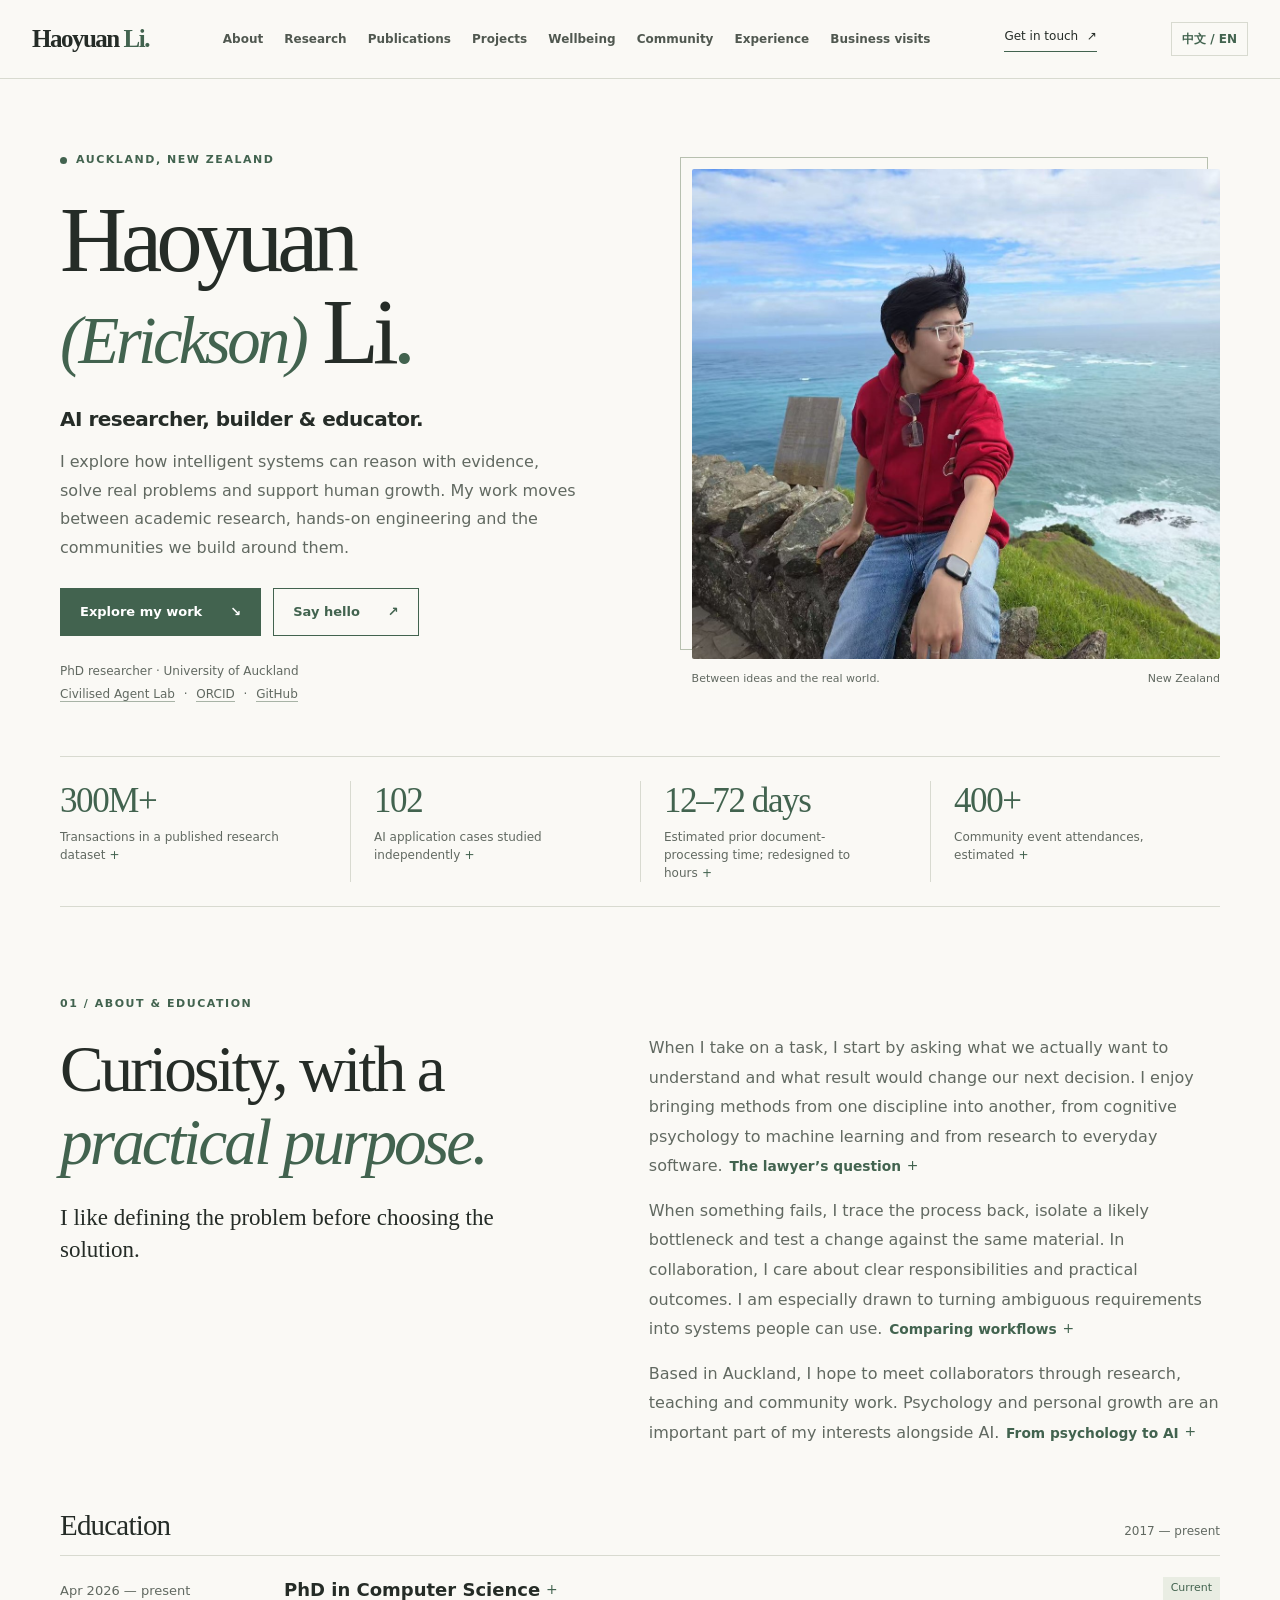
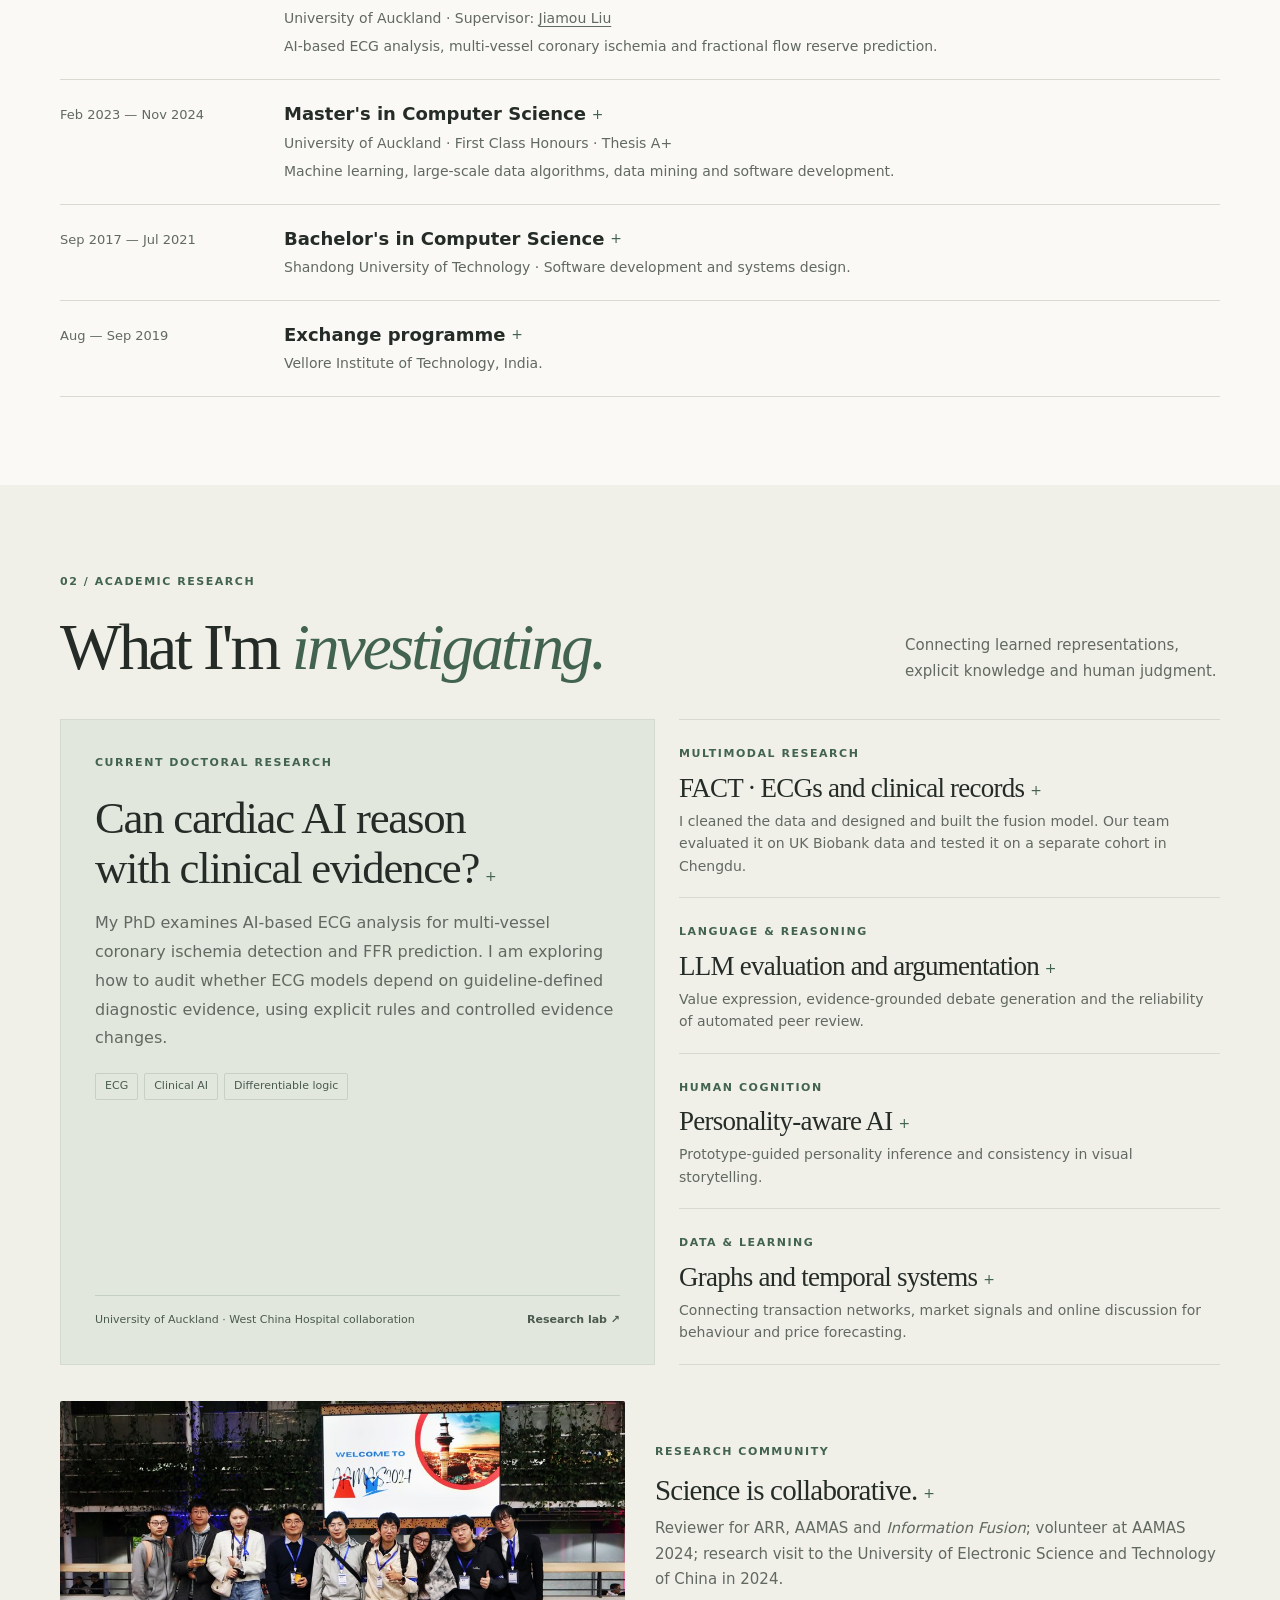
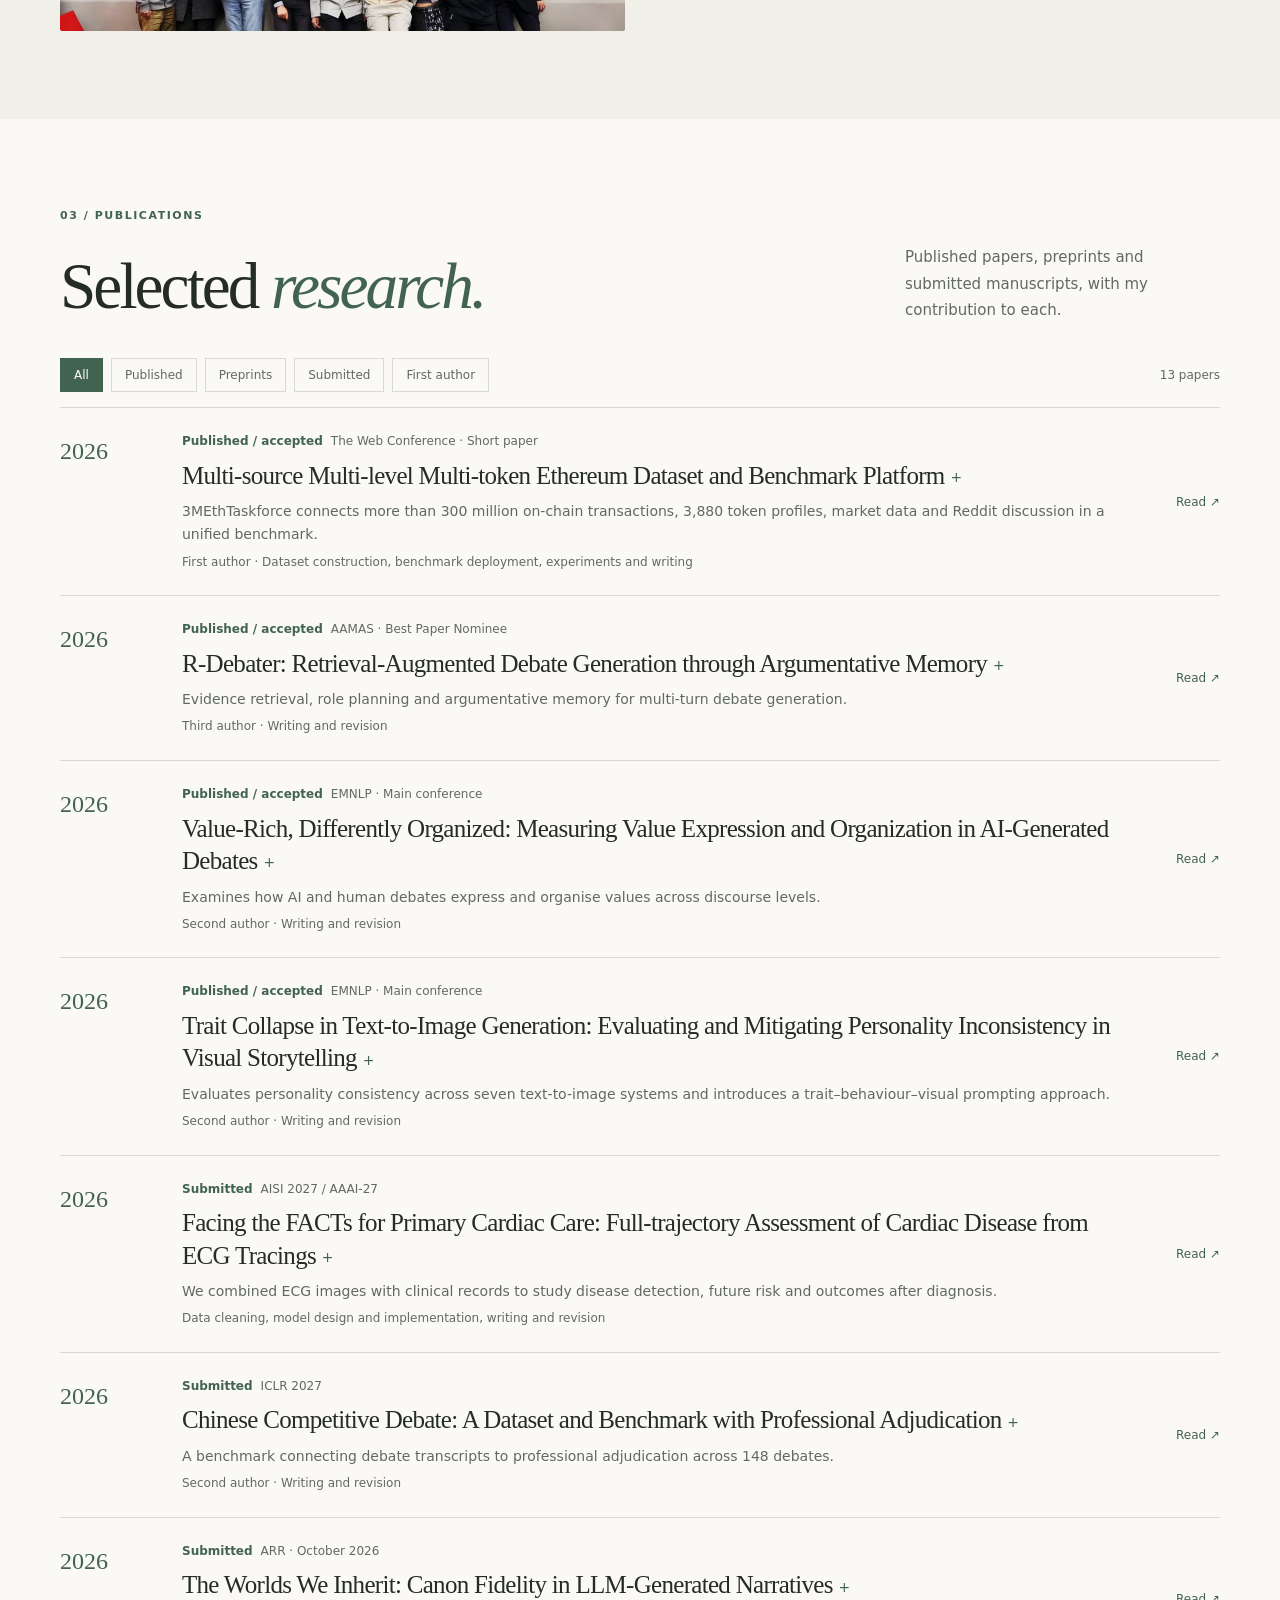
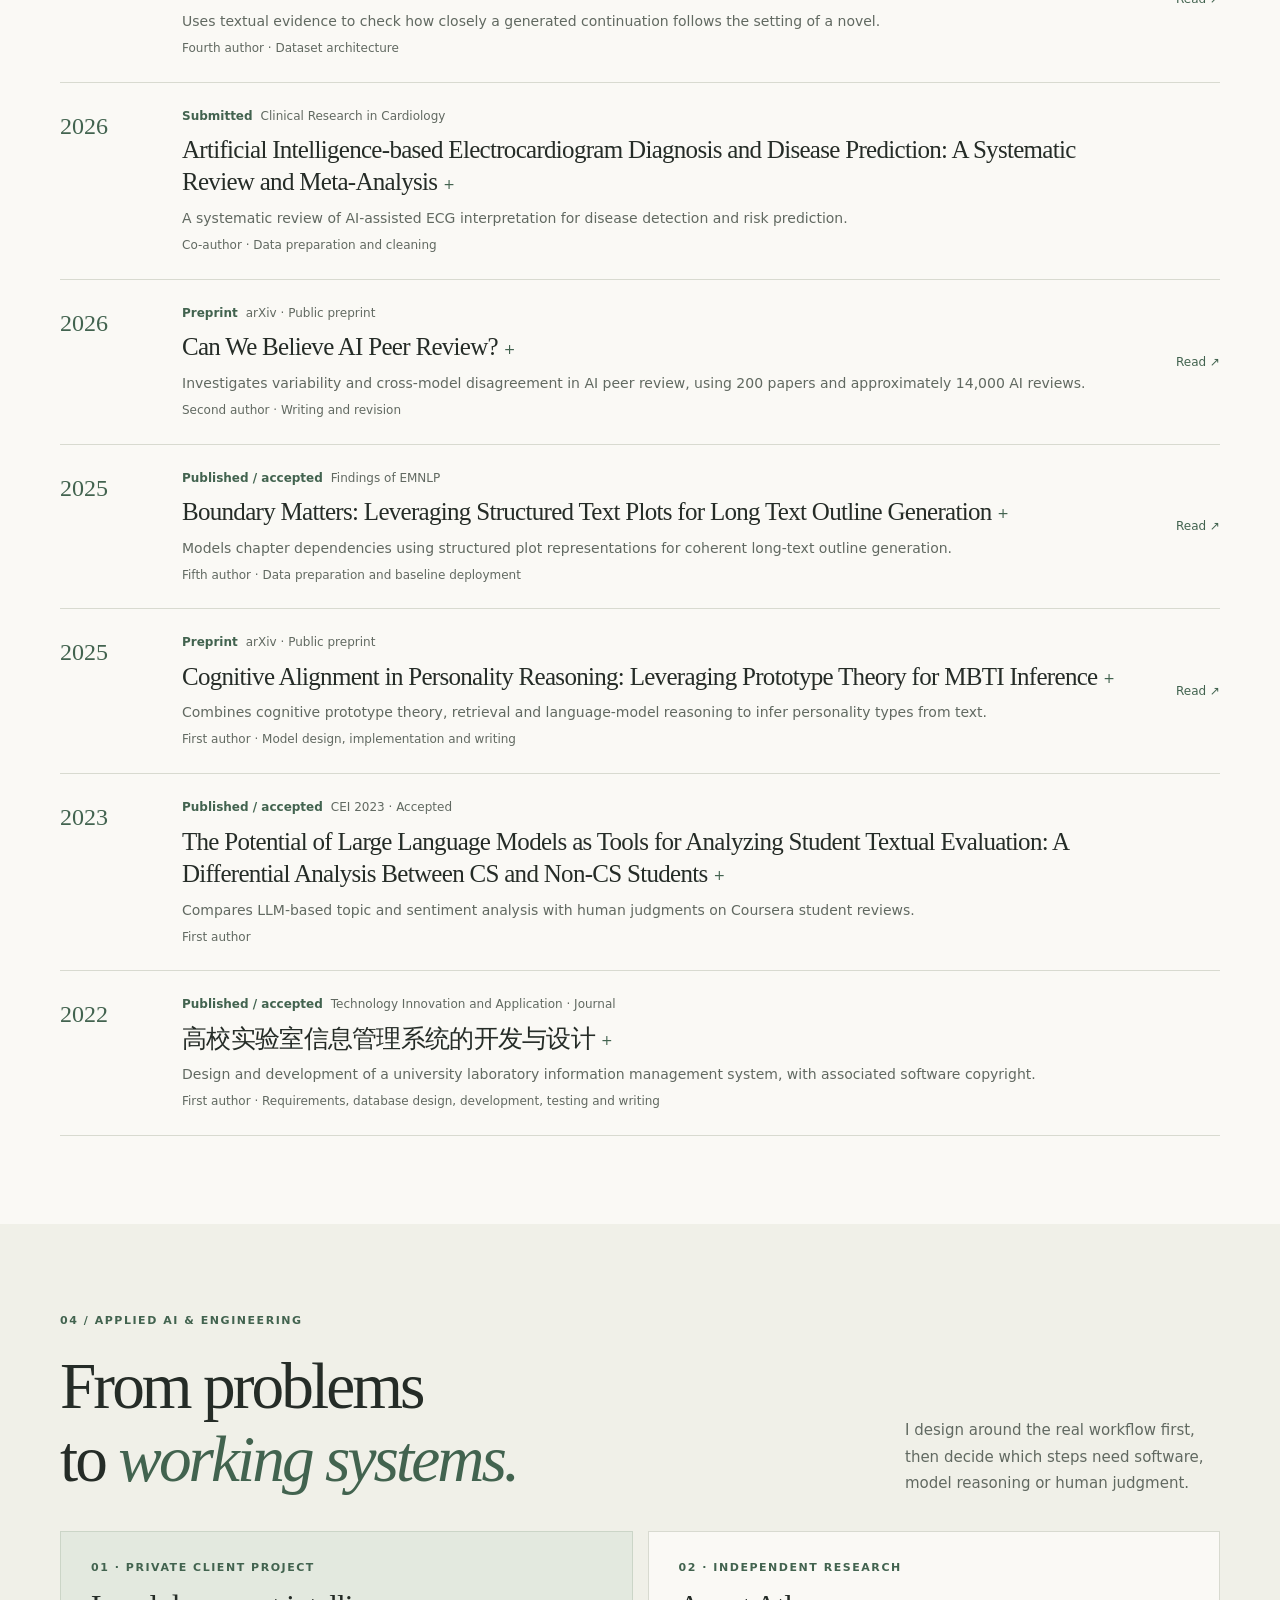
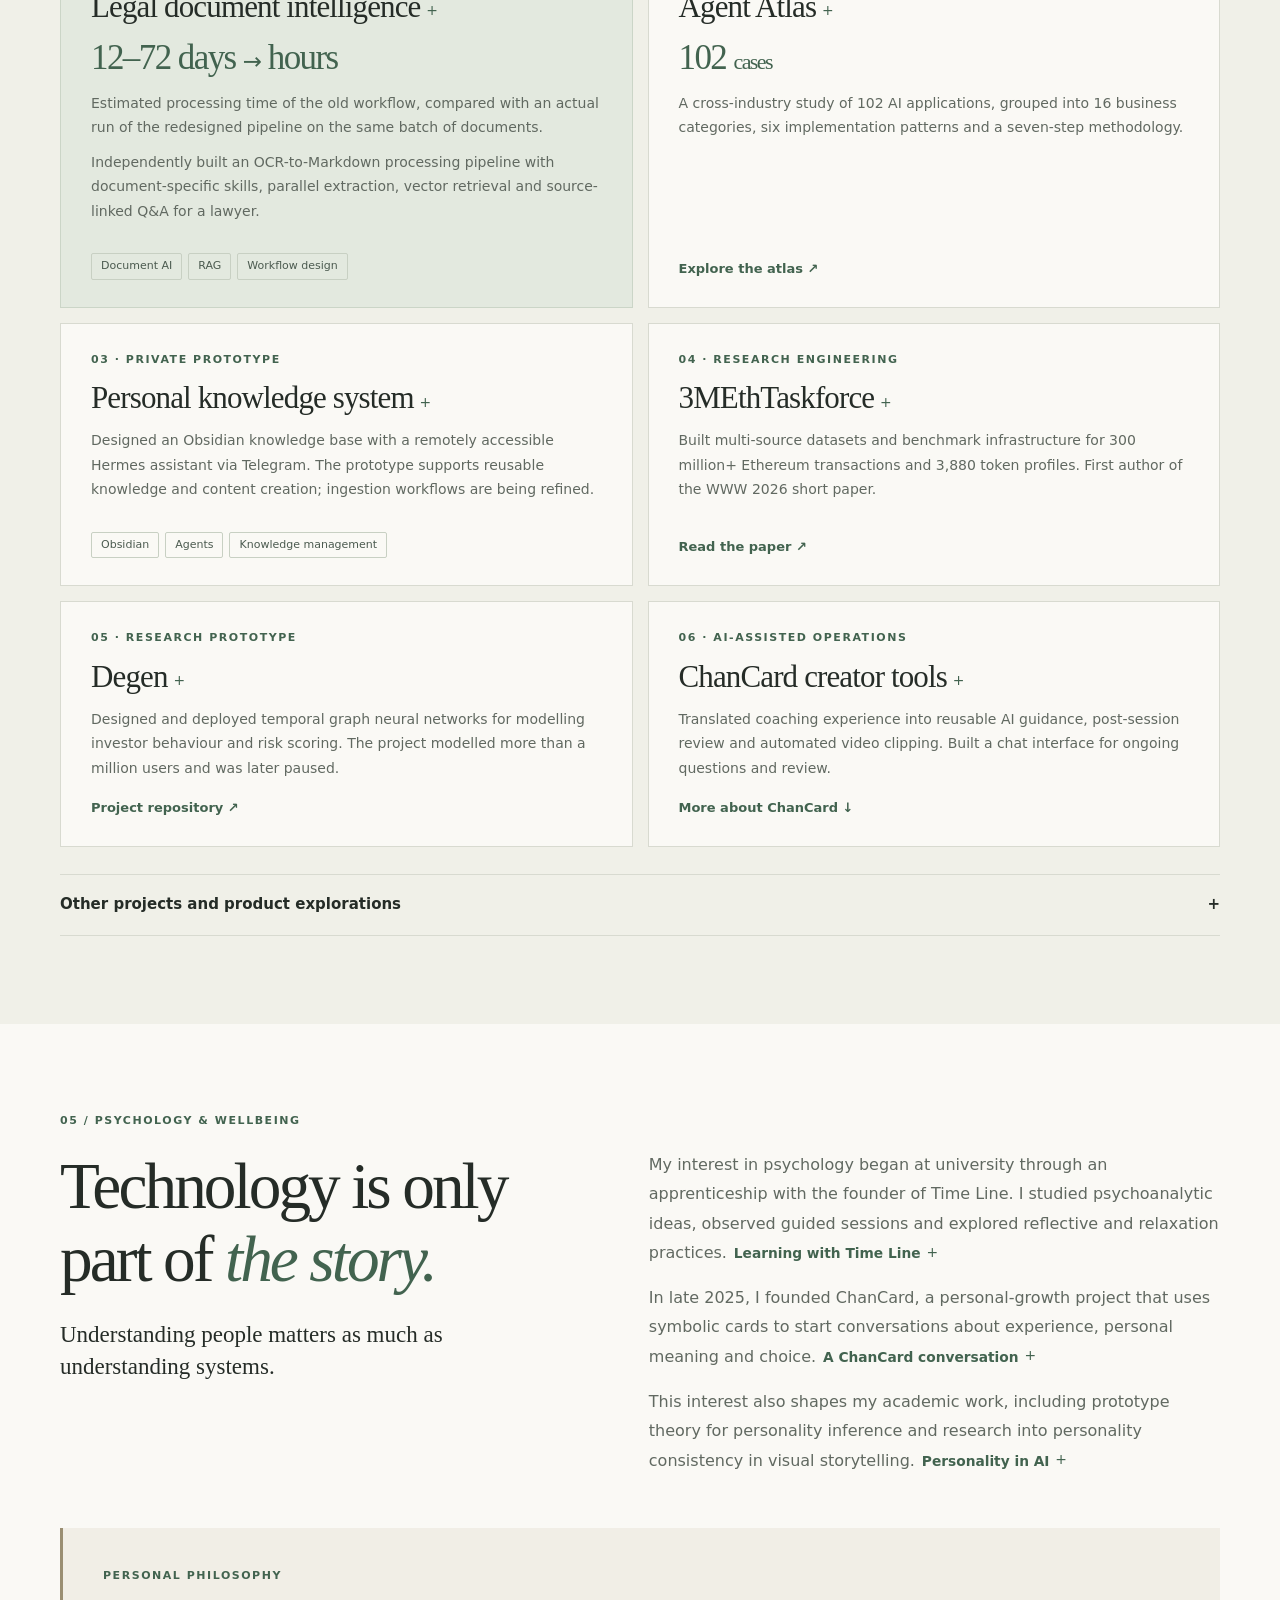
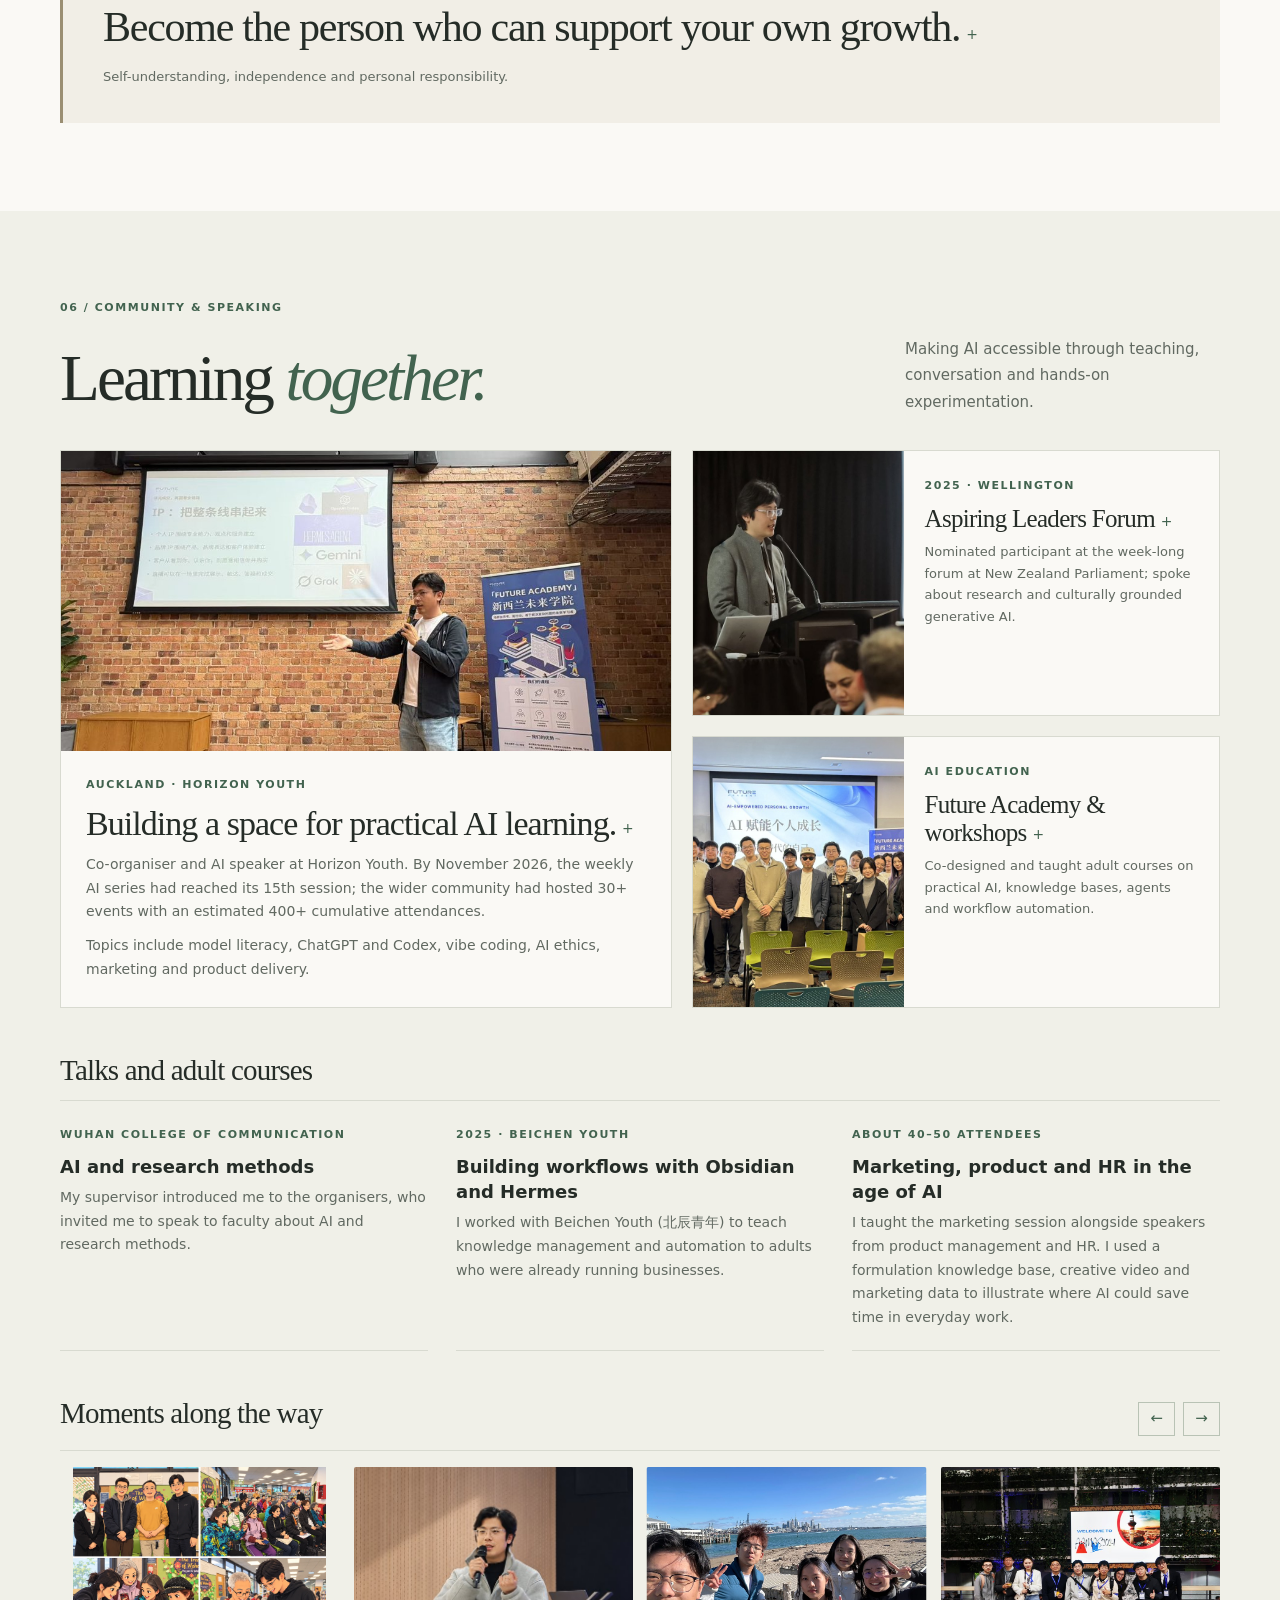
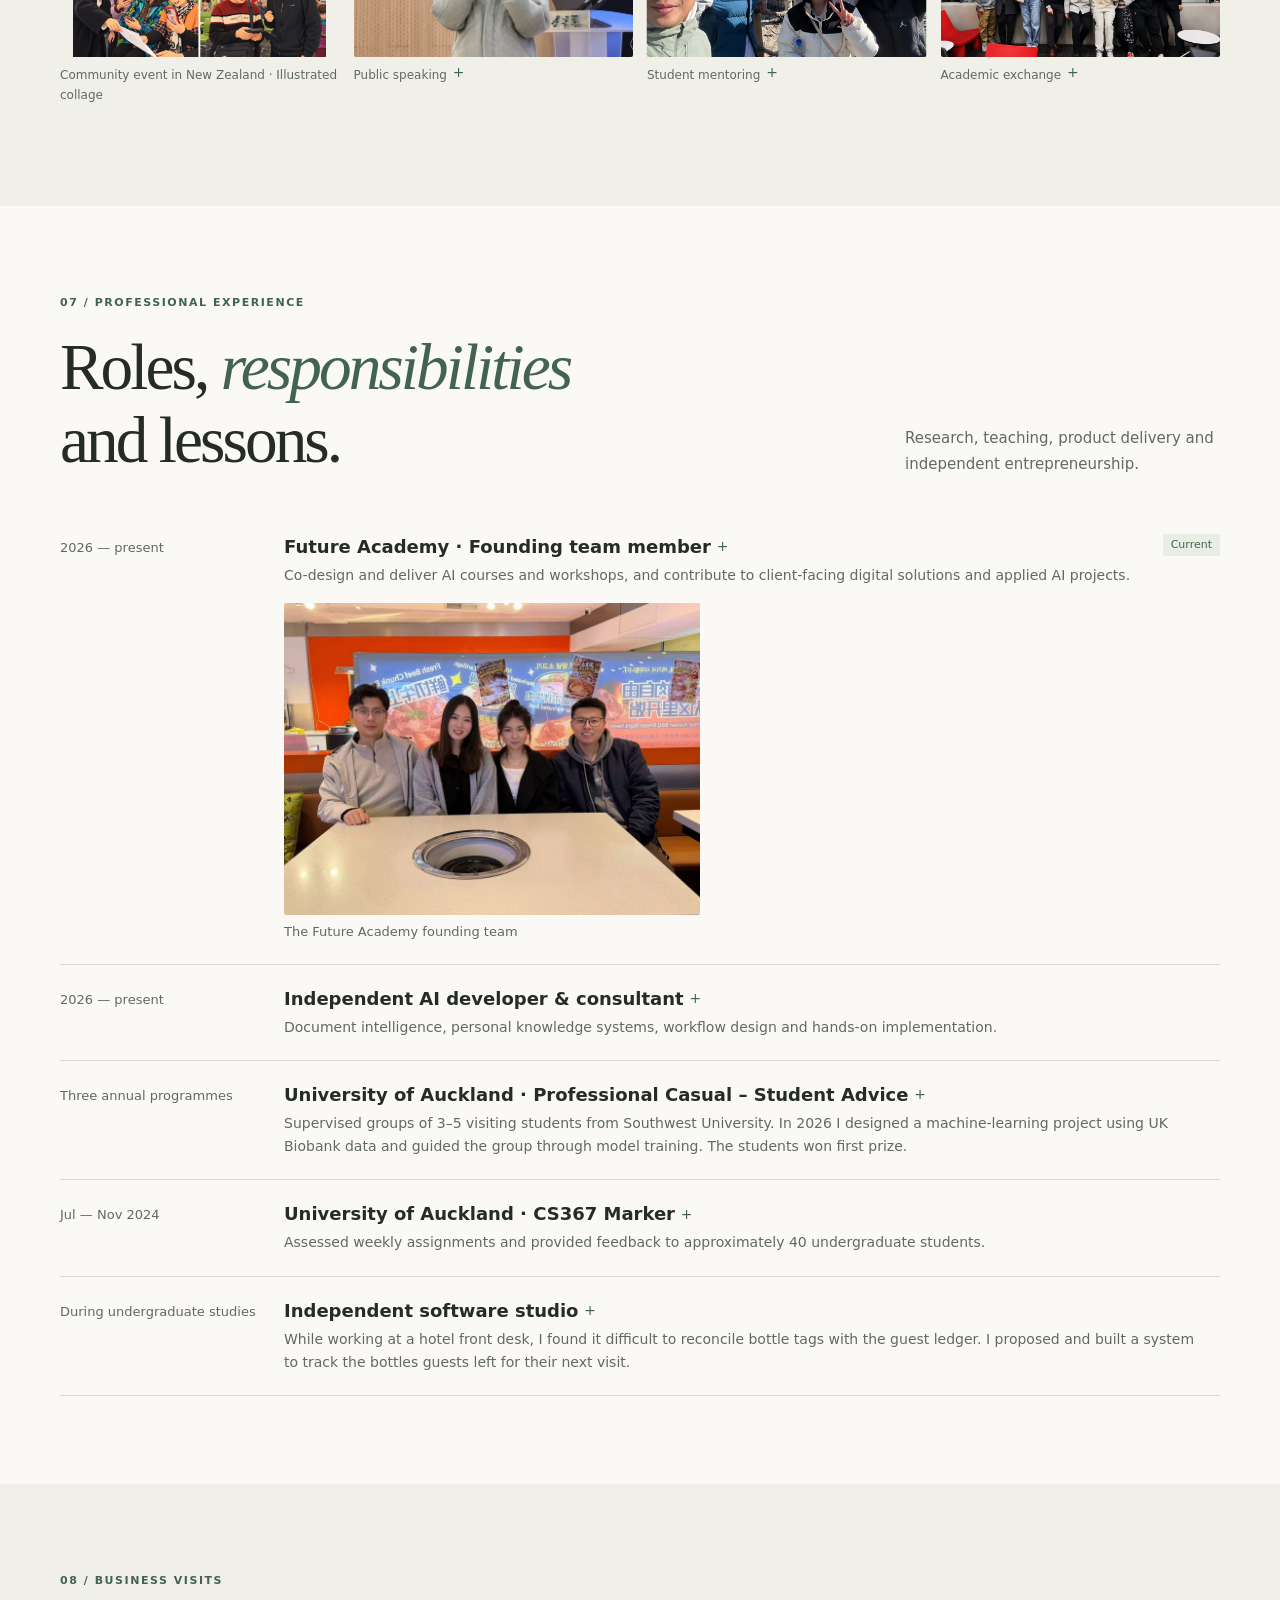
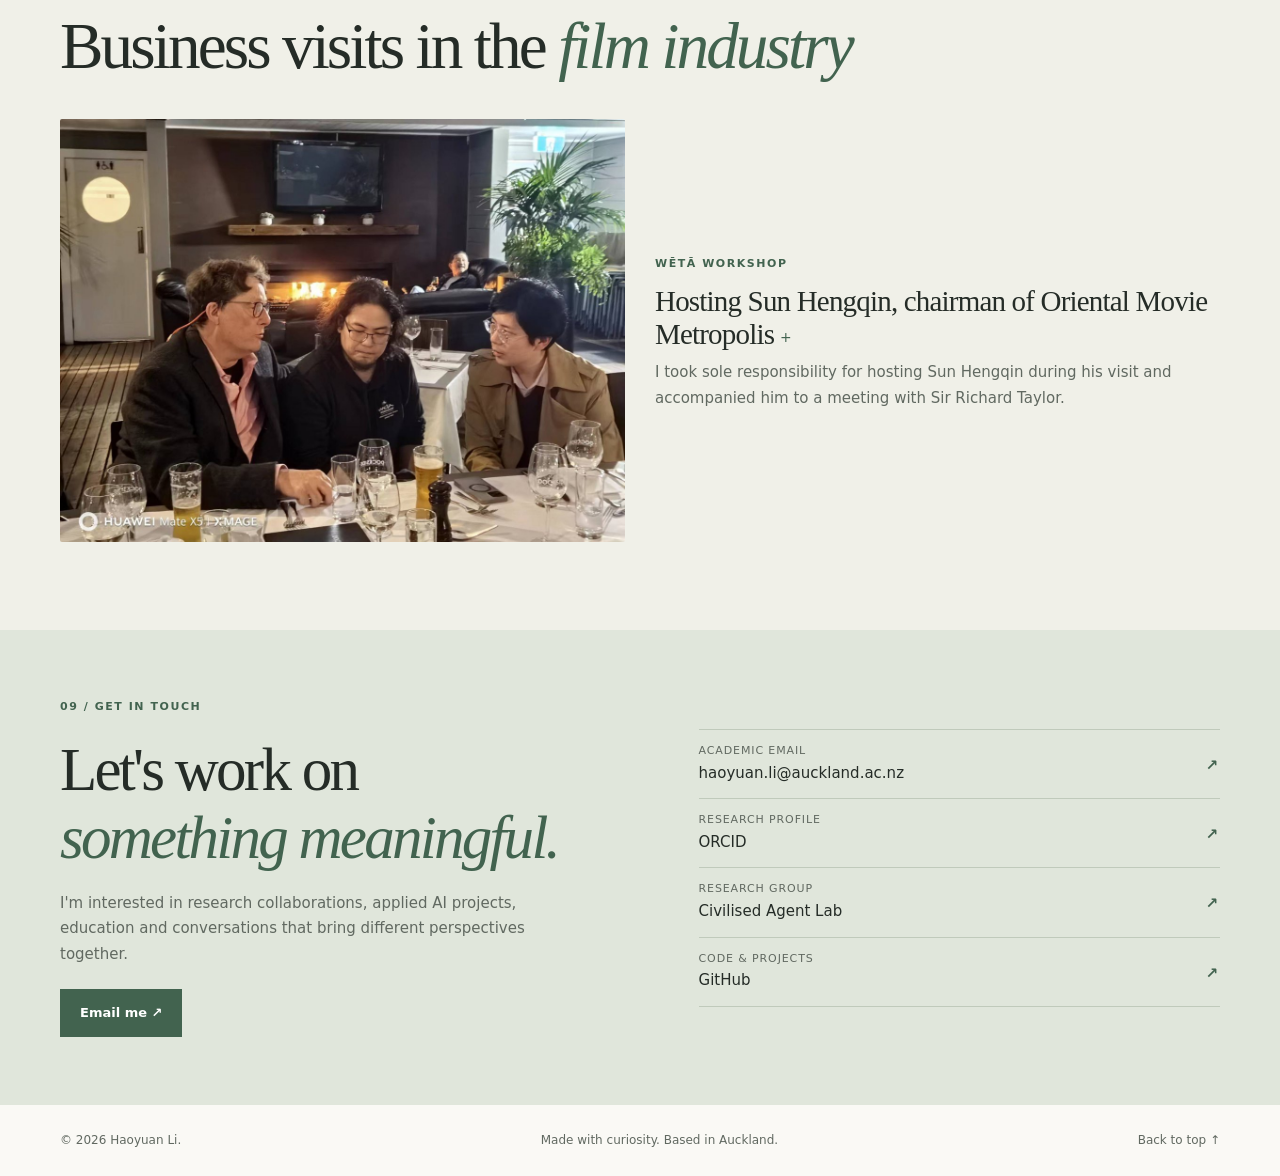
==== index.html @ 546ec8d4 "Add founding team and New Zealand community images" ====
<!DOCTYPE html>
<html lang="en">
<head>
<meta charset="utf-8"><meta content="width=device-width,initial-scale=1" name="viewport"><meta content="#f8f7f2" name="theme-color"><meta content="Haoyuan (Erickson) Li — AI researcher, builder and educator based in Auckland, New Zealand." name="description"><title>Haoyuan Li — Research, practice &amp; people</title><link href="styles.css" rel="stylesheet">
</head>
<body>
<a class="skip" href="#main">Skip to content</a>
<header class="site-header"><div class="nav-wrap"><a class="brand" href="#home">Haoyuan<span> Li.</span></a><button aria-controls="navLinks" aria-expanded="false" class="mobile-menu" id="menuToggle">Menu <span>☰</span></button><nav aria-label="Main navigation" id="navLinks"><a href="#about">About</a><a href="#research">Research</a><a href="#publications">Publications</a><a href="#projects">Projects</a><a href="#wellbeing">Wellbeing</a><a href="#community">Community</a><a href="#experience">Experience</a><a href="#business-visits">Business visits</a></nav><a class="nav-contact" href="#contact">Get in touch <span>↗</span></a><a aria-label="切换中文" class="language-switch" href="zh.html">中文 / EN</a></div></header>
<main id="main">
<section class="wrap hero" id="home"><div class="hero-copy"><p class="eyebrow"><span class="small-dot"></span> Auckland, New Zealand</p><h1>Haoyuan<br><em>(Erickson)</em> Li<span class="period">.</span></h1><p class="hero-role">AI researcher, builder &amp; educator.</p><p class="hero-intro">I explore how intelligent systems can reason with evidence, solve real problems and support human growth. My work moves between academic research, hands-on engineering and the communities we build around them.</p><div class="hero-actions"><a class="button solid" href="#research">Explore my work <span>↘</span></a><a class="button outline" href="#contact">Say hello <span>↗</span></a></div><p class="affiliation">PhD researcher · University of Auckland<br><a href="https://www.liuailab.org/" rel="noopener noreferrer" target="_blank">Civilised Agent Lab</a> <span>·</span> <a href="https://orcid.org/0009-0001-9783-4073" rel="noopener noreferrer" target="_blank">ORCID</a> <span>·</span> <a href="https://github.com/nine-mink" rel="noopener noreferrer" target="_blank">GitHub</a></p></div><figure class="hero-photo"><img alt="Haoyuan seated by the ocean" src="assets/portrait.jpg"><figcaption><span>Between ideas and the real world.</span><span>New Zealand</span></figcaption></figure></section>
<div class="wrap"><div class="stats-strip"><div data-detail-card="eth"><strong><button type="button" class="detail-trigger" data-detail="eth" aria-haspopup="dialog" aria-controls="entry-dialog" aria-label="Read details — 300M+ Transactions in a published research dataset">300M+</button></strong><span class="stat-caption">Transactions in a published research dataset<span class="detail-plus" aria-hidden="true">+</span></span></div><div data-detail-card="atlas"><strong><button type="button" class="detail-trigger" data-detail="atlas" aria-haspopup="dialog" aria-controls="entry-dialog" aria-label="Read details — 102 AI application cases studied independently">102</button></strong><span class="stat-caption">AI application cases studied independently<span class="detail-plus" aria-hidden="true">+</span></span></div><div data-detail-card="legal"><strong><button type="button" class="detail-trigger" data-detail="legal" aria-haspopup="dialog" aria-controls="entry-dialog" aria-label="Read details — 12–72 days Estimated prior document-processing time; redesigned to hours">12–72 days</button></strong><span class="stat-caption">Estimated prior document-processing time; redesigned to hours<span class="detail-plus" aria-hidden="true">+</span></span></div><div data-detail-card="horizon"><strong><button type="button" class="detail-trigger" data-detail="horizon" aria-haspopup="dialog" aria-controls="entry-dialog" aria-label="Read details — 400+ Community event attendances, estimated">400+</button></strong><span class="stat-caption">Community event attendances, estimated<span class="detail-plus" aria-hidden="true">+</span></span></div></div></div>
<section class="wrap section" id="about"><div class="section-label">01 / About &amp; education</div><div class="intro-grid"><div><h2>Curiosity, with a<br><em>practical purpose.</em></h2><p class="lead">I like defining the problem before choosing the solution.</p></div><div class="prose"><p data-detail-card="approach">When I take on a task, I start by asking what we actually want to understand and what result would change our next decision. I enjoy bringing methods from one discipline into another, from cognitive psychology to machine learning and from research to everyday software.<button type="button" class="detail-trigger inline-detail" data-detail="approach" aria-haspopup="dialog" aria-controls="entry-dialog" aria-label="Read details — The lawyer’s question">The lawyer’s question<span class="detail-plus" aria-hidden="true">+</span></button></p><p data-detail-card="improve">When something fails, I trace the process back, isolate a likely bottleneck and test a change against the same material. In collaboration, I care about clear responsibilities and practical outcomes. I am especially drawn to turning ambiguous requirements into systems people can use.<button type="button" class="detail-trigger inline-detail" data-detail="improve" aria-haspopup="dialog" aria-controls="entry-dialog" aria-label="Read details — Comparing workflows">Comparing workflows<span class="detail-plus" aria-hidden="true">+</span></button></p><p data-detail-card="connections">Based in Auckland, I hope to meet collaborators through research, teaching and community work. Psychology and personal growth are an important part of my interests alongside AI.<button type="button" class="detail-trigger inline-detail" data-detail="connections" aria-haspopup="dialog" aria-controls="entry-dialog" aria-label="Read details — From psychology to AI">From psychology to AI<span class="detail-plus" aria-hidden="true">+</span></button></p></div></div>
<div class="subhead"><h3>Education</h3><span>2017 — present</span></div><div class="timeline"><article data-detail-card="phd"><time>Apr 2026 — present</time><div><h4><button type="button" class="detail-trigger" data-detail="phd" aria-haspopup="dialog" aria-controls="entry-dialog" aria-label="Read details — PhD in Computer Science">PhD in Computer Science<span class="detail-plus" aria-hidden="true">+</span></button></h4><p>University of Auckland · Supervisor: <a href="https://profiles.auckland.ac.nz/jiamou-liu" rel="noopener noreferrer" target="_blank">Jiamou Liu</a></p><p>AI-based ECG analysis, multi-vessel coronary ischemia and fractional flow reserve prediction.</p></div><span class="tag">Current</span></article><article data-detail-card="masters"><time>Feb 2023 — Nov 2024</time><div><h4><button type="button" class="detail-trigger" data-detail="masters" aria-haspopup="dialog" aria-controls="entry-dialog" aria-label="Read details — Master's in Computer Science">Master's in Computer Science<span class="detail-plus" aria-hidden="true">+</span></button></h4><p>University of Auckland · First Class Honours · Thesis A+</p><p>Machine learning, large-scale data algorithms, data mining and software development.</p></div></article><article data-detail-card="bachelor"><time>Sep 2017 — Jul 2021</time><div><h4><button type="button" class="detail-trigger" data-detail="bachelor" aria-haspopup="dialog" aria-controls="entry-dialog" aria-label="Read details — Bachelor's in Computer Science">Bachelor's in Computer Science<span class="detail-plus" aria-hidden="true">+</span></button></h4><p>Shandong University of Technology · Software development and systems design.</p></div></article><article data-detail-card="exchange"><time>Aug — Sep 2019</time><div><h4><button type="button" class="detail-trigger" data-detail="exchange" aria-haspopup="dialog" aria-controls="entry-dialog" aria-label="Read details — Exchange programme">Exchange programme<span class="detail-plus" aria-hidden="true">+</span></button></h4><p>Vellore Institute of Technology, India.</p></div></article></div></section>
<section class="section wash" id="research"><div class="wrap"><div class="section-label">02 / Academic research</div><div class="section-head"><h2>What I'm <em>investigating.</em></h2><p>Connecting learned representations, explicit knowledge and human judgment.</p></div><div class="research-grid"><article class="research-feature" data-detail-card="ecg"><div class="label">Current doctoral research</div><h3><button type="button" class="detail-trigger" data-detail="ecg" aria-haspopup="dialog" aria-controls="entry-dialog" aria-label="Read details — Can cardiac AI reason with clinical evidence?">Can cardiac AI reason with clinical evidence?<span class="detail-plus" aria-hidden="true">+</span></button></h3><p>My PhD examines AI-based ECG analysis for multi-vessel coronary ischemia detection and FFR prediction. I am exploring how to audit whether ECG models depend on guideline-defined diagnostic evidence, using explicit rules and controlled evidence changes.</p><div class="tags"><span>ECG</span><span>Clinical AI</span><span>Differentiable logic</span></div><div class="feature-bottom"><span>University of Auckland · West China Hospital collaboration</span><a href="https://www.liuailab.org/" rel="noopener noreferrer" target="_blank">Research lab ↗</a></div></article><div class="research-side"><article data-detail-card="fact"><span class="label">Multimodal research</span><h3><button type="button" class="detail-trigger" data-detail="fact" aria-haspopup="dialog" aria-controls="entry-dialog">FACT · ECGs and clinical records<span class="detail-plus" aria-hidden="true">+</span></button></h3><p>I cleaned the data and designed and built the fusion model. Our team evaluated it on UK Biobank data and tested it on a separate cohort in Chengdu.</p></article><article data-detail-card="language"><span class="label">Language &amp; reasoning</span><h3><button type="button" class="detail-trigger" data-detail="language" aria-haspopup="dialog" aria-controls="entry-dialog" aria-label="Read details — LLM evaluation and argumentation">LLM evaluation and argumentation<span class="detail-plus" aria-hidden="true">+</span></button></h3><p>Value expression, evidence-grounded debate generation and the reliability of automated peer review.</p></article><article data-detail-card="personality"><span class="label">Human cognition</span><h3><button type="button" class="detail-trigger" data-detail="personality" aria-haspopup="dialog" aria-controls="entry-dialog" aria-label="Read details — Personality-aware AI">Personality-aware AI<span class="detail-plus" aria-hidden="true">+</span></button></h3><p>Prototype-guided personality inference and consistency in visual storytelling.</p></article><article data-detail-card="graphs"><span class="label">Data &amp; learning</span><h3><button type="button" class="detail-trigger" data-detail="graphs" aria-haspopup="dialog" aria-controls="entry-dialog" aria-label="Read details — Graphs and temporal systems">Graphs and temporal systems<span class="detail-plus" aria-hidden="true">+</span></button></h3><p>Connecting transaction networks, market signals and online discussion for behaviour and price forecasting.</p></article></div></div><div class="research-service" data-detail-card="service"><img alt="Academic group at a research visit" loading="lazy" src="assets/research.jpg"><div><span class="label">Research community</span><h3><button type="button" class="detail-trigger" data-detail="service" aria-haspopup="dialog" aria-controls="entry-dialog" aria-label="Read details — Science is collaborative.">Science is collaborative.<span class="detail-plus" aria-hidden="true">+</span></button></h3><p>Reviewer for ARR, AAMAS and <i>Information Fusion</i>; volunteer at AAMAS 2024; research visit to the University of Electronic Science and Technology of China in 2024.</p></div></div></div></section>
<section class="wrap section" id="publications"><div class="section-label">03 / Publications</div><div class="section-head"><h2>Selected <em>research.</em></h2><p>Published papers, preprints and submitted manuscripts, with my contribution to each.</p></div><div class="pub-toolbar"><div aria-label="Filter publications" class="filters" role="group"><button aria-pressed="true" class="active" data-filter="all">All</button><button aria-pressed="false" data-filter="published">Published</button><button aria-pressed="false" data-filter="preprint">Preprints</button><button aria-pressed="false" data-filter="submitted">Submitted</button><button aria-pressed="false" data-filter="first">First author</button></div><span aria-live="polite" id="paperCount"></span></div><div id="paperList"></div><noscript><p>Please enable JavaScript to filter and display publications.</p></noscript></section>
<section class="section wash" id="projects"><div class="wrap"><div class="section-label">04 / Applied AI &amp; engineering</div><div class="section-head"><h2>From problems<br>to <em>working systems.</em></h2><p>I design around the real workflow first, then decide which steps need software, model reasoning or human judgment.</p></div><div class="project-grid"><article class="project featured" data-detail-card="legal"><div class="label">01 · Private client project</div><h3><button type="button" class="detail-trigger" data-detail="legal" aria-haspopup="dialog" aria-controls="entry-dialog" aria-label="Read details — Legal document intelligence">Legal document intelligence<span class="detail-plus" aria-hidden="true">+</span></button></h3><div class="metric">12–72 days <span>→</span> hours</div><p>Estimated processing time of the old workflow, compared with an actual run of the redesigned pipeline on the same batch of documents.</p><p>Independently built an OCR-to-Markdown processing pipeline with document-specific skills, parallel extraction, vector retrieval and source-linked Q&amp;A for a lawyer.</p><div class="tags"><span>Document AI</span><span>RAG</span><span>Workflow design</span></div></article><article class="project" data-detail-card="atlas"><div class="label">02 · Independent research</div><h3><button type="button" class="detail-trigger" data-detail="atlas" aria-haspopup="dialog" aria-controls="entry-dialog" aria-label="Read details — Agent Atlas">Agent Atlas<span class="detail-plus" aria-hidden="true">+</span></button></h3><div class="metric">102 <small>cases</small></div><p>A cross-industry study of 102 AI applications, grouped into 16 business categories, six implementation patterns and a seven-step methodology.</p><a class="text-link" href="https://agent-atlas-gallery.dewy-civet-6976.chatgpt.site" rel="noopener noreferrer" target="_blank">Explore the atlas ↗</a></article><article class="project" data-detail-card="knowledge"><div class="label">03 · Private prototype</div><h3><button type="button" class="detail-trigger" data-detail="knowledge" aria-haspopup="dialog" aria-controls="entry-dialog" aria-label="Read details — Personal knowledge system">Personal knowledge system<span class="detail-plus" aria-hidden="true">+</span></button></h3><p>Designed an Obsidian knowledge base with a remotely accessible Hermes assistant via Telegram. The prototype supports reusable knowledge and content creation; ingestion workflows are being refined.</p><div class="tags"><span>Obsidian</span><span>Agents</span><span>Knowledge management</span></div></article><article class="project" data-detail-card="eth"><div class="label">04 · Research engineering</div><h3><button type="button" class="detail-trigger" data-detail="eth" aria-haspopup="dialog" aria-controls="entry-dialog" aria-label="Read details — 3MEthTaskforce">3MEthTaskforce<span class="detail-plus" aria-hidden="true">+</span></button></h3><p>Built multi-source datasets and benchmark infrastructure for 300 million+ Ethereum transactions and 3,880 token profiles. First author of the WWW 2026 short paper.</p><a class="text-link" href="https://arxiv.org/abs/2501.11906" rel="noopener noreferrer" target="_blank">Read the paper ↗</a></article><article class="project" data-detail-card="degen"><div class="label">05 · Research prototype</div><h3><button type="button" class="detail-trigger" data-detail="degen" aria-haspopup="dialog" aria-controls="entry-dialog" aria-label="Read details — Degen">Degen<span class="detail-plus" aria-hidden="true">+</span></button></h3><p>Designed and deployed temporal graph neural networks for modelling investor behaviour and risk scoring. The project modelled more than a million users and was later paused.</p><a class="text-link" href="https://github.com/Lulzx/degen" rel="noopener noreferrer" target="_blank">Project repository ↗</a></article><article class="project" data-detail-card="creator"><div class="label">06 · AI-assisted operations</div><h3><button type="button" class="detail-trigger" data-detail="creator" aria-haspopup="dialog" aria-controls="entry-dialog" aria-label="Read details — ChanCard creator tools">ChanCard creator tools<span class="detail-plus" aria-hidden="true">+</span></button></h3><p>Translated coaching experience into reusable AI guidance, post-session review and automated video clipping. Built a chat interface for ongoing questions and review.</p><a class="text-link" href="#wellbeing">More about ChanCard ↓</a></article></div><details class="other-projects"><summary>Other projects and product explorations <span>+</span></summary><div><p data-detail-card="swa"><b><button type="button" class="detail-trigger" data-detail="swa" aria-haspopup="dialog" aria-controls="entry-dialog" aria-label="Read details — SWA social media workspace">SWA social media workspace<span class="detail-plus" aria-hidden="true">+</span></button></b> — scoped a phased content management, scheduling and workspace solution.</p><p data-detail-card="grouping"><b><button type="button" class="detail-trigger" data-detail="grouping" aria-haspopup="dialog" aria-controls="entry-dialog" aria-label="Read details — Horizon Youth grouping system">Horizon Youth grouping system<span class="detail-plus" aria-hidden="true">+</span></button></b> — designed registration and manual grouping workflows.</p><p data-detail-card="social"><b><button type="button" class="detail-trigger" data-detail="social" aria-haspopup="dialog" aria-controls="entry-dialog" aria-label="Read details — Social content assistant">Social content assistant<span class="detail-plus" aria-hidden="true">+</span></button></b> — explored mobile publishing handoff and photo-to-content generation.</p><p data-detail-card="travel"><b><button type="button" class="detail-trigger" data-detail="travel" aria-haspopup="dialog" aria-controls="entry-dialog" aria-label="Read details — Medical travel services">Medical travel services<span class="detail-plus" aria-hidden="true">+</span></button></b> — contributed to business planning.</p></div></details></div></section>
<section class="wrap section" id="wellbeing"><div class="section-label">05 / Psychology &amp; wellbeing</div><div class="intro-grid"><div><h2>Technology is only<br>part of <em>the story.</em></h2><p class="lead">Understanding people matters as much as understanding systems.</p></div><div class="prose"><p data-detail-card="timeline">My interest in psychology began at university through an apprenticeship with the founder of Time Line. I studied psychoanalytic ideas, observed guided sessions and explored reflective and relaxation practices.<button type="button" class="detail-trigger inline-detail" data-detail="timeline" aria-haspopup="dialog" aria-controls="entry-dialog" aria-label="Read details — Learning with Time Line">Learning with Time Line<span class="detail-plus" aria-hidden="true">+</span></button></p><p data-detail-card="chancard">In late 2025, I founded ChanCard, a personal-growth project that uses symbolic cards to start conversations about experience, personal meaning and choice.<button type="button" class="detail-trigger inline-detail" data-detail="chancard" aria-haspopup="dialog" aria-controls="entry-dialog" aria-label="Read details — A ChanCard conversation">A ChanCard conversation<span class="detail-plus" aria-hidden="true">+</span></button></p><p data-detail-card="personality">This interest also shapes my academic work, including prototype theory for personality inference and research into personality consistency in visual storytelling.<button type="button" class="detail-trigger inline-detail" data-detail="personality" aria-haspopup="dialog" aria-controls="entry-dialog" aria-label="Read details — Personality in AI">Personality in AI<span class="detail-plus" aria-hidden="true">+</span></button></p></div></div><div class="wellbeing-note" data-detail-card="philosophy"><span class="label">Personal philosophy</span><blockquote><button type="button" class="detail-trigger" data-detail="philosophy" aria-haspopup="dialog" aria-controls="entry-dialog" aria-label="Read details — Become the person who can support your own growth.">Become the person who can support your own growth.<span class="detail-plus" aria-hidden="true">+</span></button></blockquote><p>Self-understanding, independence and personal responsibility.</p></div></section>
<section class="section wash" id="community"><div class="wrap"><div class="section-label">06 / Community &amp; speaking</div><div class="section-head"><h2>Learning <em>together.</em></h2><p>Making AI accessible through teaching, conversation and hands-on experimentation.</p></div><div class="community-grid"><article class="community-main" data-detail-card="horizon"><img alt="AI talk at a community event" loading="lazy" src="assets/teaching.jpg"><div class="photo-copy"><div class="label">Auckland · Horizon Youth</div><h3><button type="button" class="detail-trigger" data-detail="horizon" aria-haspopup="dialog" aria-controls="entry-dialog" aria-label="Read details — Building a space for practical AI learning.">Building a space for practical AI learning.<span class="detail-plus" aria-hidden="true">+</span></button></h3><p>Co-organiser and AI speaker at Horizon Youth. By November 2026, the weekly AI series had reached its 15th session; the wider community had hosted 30+ events with an estimated 400+ cumulative attendances.</p><p>Topics include model literacy, ChatGPT and Codex, vibe coding, AI ethics, marketing and product delivery.</p></div></article><div class="community-side"><article data-detail-card="forum"><img alt="Speaking at a leadership forum" loading="lazy" src="assets/forum.jpg"><div><span class="label">2025 · Wellington</span><h3><button type="button" class="detail-trigger" data-detail="forum" aria-haspopup="dialog" aria-controls="entry-dialog" aria-label="Read details — Aspiring Leaders Forum">Aspiring Leaders Forum<span class="detail-plus" aria-hidden="true">+</span></button></h3><p>Nominated participant at the week-long forum at New Zealand Parliament; spoke about research and culturally grounded generative AI.</p></div></article><article data-detail-card="workshop"><img alt="Group photo at an AI learning event" loading="lazy" src="assets/workshop.jpg"><div><span class="label">AI education</span><h3><button type="button" class="detail-trigger" data-detail="workshop" aria-haspopup="dialog" aria-controls="entry-dialog" aria-label="Read details — Future Academy &amp; workshops">Future Academy &amp; workshops<span class="detail-plus" aria-hidden="true">+</span></button></h3><p>Co-designed and taught adult courses on practical AI, knowledge bases, agents and workflow automation.</p></div></article></div></div><div class="subhead"><h3>Talks and adult courses</h3></div>
<div class="talk-list">
  <article><span class="label">Wuhan College of Communication</span><h4>AI and research methods</h4><p>My supervisor introduced me to the organisers, who invited me to speak to faculty about AI and research methods.</p></article>
  <article><span class="label">2025 · Beichen Youth</span><h4>Building workflows with Obsidian and Hermes</h4><p>I worked with Beichen Youth (北辰青年) to teach knowledge management and automation to adults who were already running businesses.</p></article>
  <article><span class="label">About 40–50 attendees</span><h4>Marketing, product and HR in the age of AI</h4><p>I taught the marketing session alongside speakers from product management and HR. I used a formulation knowledge base, creative video and marketing data to illustrate where AI could save time in everyday work.</p></article>
</div>
<div class="gallery-header"><h3>Moments along the way</h3><div class="gallery-controls"><button aria-label="Previous photos" id="galleryPrev">←</button><button aria-label="Next photos" id="galleryNext">→</button></div></div><div aria-label="Photo gallery" class="gallery" id="gallery" tabindex="0"><figure id="nz-community"><a href="assets/nz-community.webp"><img loading="lazy" src="assets/nz-community.webp" width="1448" height="1086" alt="Four illustrated scenes showing a group portrait, the audience and participants looking at phones together"></a><figcaption>Community event in New Zealand · Illustrated collage</figcaption></figure><figure data-detail-card="speaking"><img alt="Speaking with a microphone" loading="lazy" src="assets/speaking.jpg"><figcaption><button type="button" class="detail-trigger" data-detail="speaking" aria-haspopup="dialog" aria-controls="entry-dialog" aria-label="Read details — Public speaking">Public speaking<span class="detail-plus" aria-hidden="true">+</span></button></figcaption></figure><figure data-detail-card="mentoring"><img alt="Outdoor group photo during student mentoring programme" loading="lazy" src="assets/mentoring.jpg"><figcaption><button type="button" class="detail-trigger" data-detail="mentoring" aria-haspopup="dialog" aria-controls="entry-dialog" aria-label="Read details — Student mentoring">Student mentoring<span class="detail-plus" aria-hidden="true">+</span></button></figcaption></figure><figure data-detail-card="service"><img alt="Research group photo" loading="lazy" src="assets/research.jpg"><figcaption><button type="button" class="detail-trigger" data-detail="service" aria-haspopup="dialog" aria-controls="entry-dialog" aria-label="Read details — Academic exchange">Academic exchange<span class="detail-plus" aria-hidden="true">+</span></button></figcaption></figure><figure data-detail-card="horizon"><img alt="Group photo at a learning event" loading="lazy" src="assets/workshop.jpg"><figcaption><button type="button" class="detail-trigger" data-detail="horizon" aria-haspopup="dialog" aria-controls="entry-dialog" aria-label="Read details — AI community">AI community<span class="detail-plus" aria-hidden="true">+</span></button></figcaption></figure><figure data-detail-card="forum"><img alt="Speaking at a leadership forum" loading="lazy" src="assets/forum.jpg"><figcaption><button type="button" class="detail-trigger" data-detail="forum" aria-haspopup="dialog" aria-controls="entry-dialog" aria-label="Read details — Leadership forum">Leadership forum<span class="detail-plus" aria-hidden="true">+</span></button></figcaption></figure><figure data-detail-card="workshop"><img alt="Teaching at an AI community event" loading="lazy" src="assets/teaching.jpg"><figcaption><button type="button" class="detail-trigger" data-detail="workshop" aria-haspopup="dialog" aria-controls="entry-dialog" aria-label="Read details — Hands-on AI education">Hands-on AI education<span class="detail-plus" aria-hidden="true">+</span></button></figcaption></figure></div></div></section>
<section class="wrap section" id="experience"><div class="section-label">07 / Professional experience</div><div class="section-head"><h2>Roles, <em>responsibilities</em><br>and lessons.</h2><p>Research, teaching, product delivery and independent entrepreneurship.</p></div><div class="timeline"><article id="future-academy-team" data-detail-card="academy"><time>2026 — present</time><div><h4><button type="button" class="detail-trigger" data-detail="academy" aria-haspopup="dialog" aria-controls="entry-dialog" aria-label="Read details — Future Academy · Founding team member">Future Academy · Founding team member<span class="detail-plus" aria-hidden="true">+</span></button></h4><p>Co-design and deliver AI courses and workshops, and contribute to client-facing digital solutions and applied AI projects.</p><figure class="academy-photo"><a href="assets/future-academy-team.jpg"><img loading="lazy" src="assets/future-academy-team.jpg" width="1708" height="1280" alt="Four members of the founding team seated together at a restaurant"></a><figcaption>The Future Academy founding team</figcaption></figure></div><span class="tag">Current</span></article><article data-detail-card="consultant"><time>2026 — present</time><div><h4><button type="button" class="detail-trigger" data-detail="consultant" aria-haspopup="dialog" aria-controls="entry-dialog" aria-label="Read details — Independent AI developer &amp; consultant">Independent AI developer &amp; consultant<span class="detail-plus" aria-hidden="true">+</span></button></h4><p>Document intelligence, personal knowledge systems, workflow design and hands-on implementation.</p></div></article><article data-detail-card="mentoring"><time>Three annual programmes</time><div><h4><button type="button" class="detail-trigger" data-detail="mentoring" aria-haspopup="dialog" aria-controls="entry-dialog" aria-label="Read details — University of Auckland · Professional Casual – Student Advice">University of Auckland · Professional Casual – Student Advice<span class="detail-plus" aria-hidden="true">+</span></button></h4><p>Supervised groups of 3–5 visiting students from Southwest University. In 2026 I designed a machine-learning project using UK Biobank data and guided the group through model training. The students won first prize.</p></div></article><article data-detail-card="marker"><time>Jul — Nov 2024</time><div><h4><button type="button" class="detail-trigger" data-detail="marker" aria-haspopup="dialog" aria-controls="entry-dialog" aria-label="Read details — University of Auckland · CS367 Marker">University of Auckland · CS367 Marker<span class="detail-plus" aria-hidden="true">+</span></button></h4><p>Assessed weekly assignments and provided feedback to approximately 40 undergraduate students.</p></div></article><article data-detail-card="studio"><time>During undergraduate studies</time><div><h4><button type="button" class="detail-trigger" data-detail="studio" aria-haspopup="dialog" aria-controls="entry-dialog" aria-label="Read details — Independent software studio">Independent software studio<span class="detail-plus" aria-hidden="true">+</span></button></h4><p>While working at a hotel front desk, I found it difficult to reconcile bottle tags with the guest ledger. I proposed and built a system to track the bottles guests left for their next visit.</p></div></article></div></section>
<section class="section wash" id="business-visits"><div class="wrap">
  <div class="section-label">08 / Business visits</div><h2>Business visits in the <em>film industry</em></h2>
  <article class="research-service business-visit" data-detail-card="business-visit">
    <img src="assets/business-visit.jpg" alt="Three participants in conversation around a table during the business visit." width="1200" height="900" loading="lazy">
    <div><span class="label">Wētā Workshop</span><h3><button type="button" class="detail-trigger" data-detail="business-visit" aria-haspopup="dialog" aria-controls="entry-dialog">Hosting Sun Hengqin, chairman of Oriental Movie Metropolis<span class="detail-plus" aria-hidden="true">+</span></button></h3><p>I took sole responsibility for hosting Sun Hengqin during his visit and accompanied him to a meeting with Sir Richard Taylor.</p></div>
  </article>
</div></section>
<section class="contact-section" id="contact"><div class="wrap contact-grid"><div><div class="section-label">09 / Get in touch</div><h2>Let's work on<br><em>something meaningful.</em></h2><p>I'm interested in research collaborations, applied AI projects, education and conversations that bring different perspectives together.</p><a class="button solid" href="mailto:haoyuan.li@auckland.ac.nz">Email me ↗</a></div><div class="contact-links"><a href="mailto:haoyuan.li@auckland.ac.nz"><span>Academic email</span>haoyuan.li@auckland.ac.nz <b>↗</b></a><a href="https://orcid.org/0009-0001-9783-4073" rel="noopener noreferrer" target="_blank"><span>Research profile</span>ORCID <b>↗</b></a><a href="https://www.liuailab.org/" rel="noopener noreferrer" target="_blank"><span>Research group</span>Civilised Agent Lab <b>↗</b></a><a href="https://github.com/nine-mink" rel="noopener noreferrer" target="_blank"><span>Code &amp; projects</span>GitHub <b>↗</b></a></div></div></section>
</main><footer class="wrap"><span>© <span id="year">2026</span> Haoyuan Li.</span><span>Made with curiosity. Based in Auckland.</span><a href="#home">Back to top ↑</a></footer><dialog id="entry-dialog" aria-labelledby="detail-title"><div class="detail-panel"><div class="detail-bar"><span id="detail-section" class="label"></span><button type="button" id="detail-close" autofocus="autofocus">Close</button></div><h2 id="detail-title"></h2><div id="detail-body"></div></div></dialog><script src="details.en.js" defer></script><script defer src="script.js"></script></body></html>
---- styles.css ----
:root{--paper:#faf9f5;--wash:#f0f0e8;--ink:#252c27;--muted:#616961;--accent:#42634f;--line:#d8dad0;--serif:Georgia,'Times New Roman',serif;--sans:system-ui,-apple-system,BlinkMacSystemFont,'Segoe UI',Arial,sans-serif}*{box-sizing:border-box}html{scroll-behavior:smooth;scroll-padding-top:94px}body{margin:0;background:var(--paper);color:var(--ink);font-family:var(--sans);font-size:15px;line-height:1.7}a{color:inherit;text-decoration:none}a:hover{color:var(--accent)}a:focus-visible,button:focus-visible,summary:focus-visible,[tabindex]:focus-visible{outline:2px solid var(--accent);outline-offset:5px}button{font:inherit;cursor:pointer}img{display:block;width:100%;height:auto}h1,h2,h3,h4,p,figure,blockquote{margin:0}h1,h2,h3,h4{font-weight:400;line-height:1.12}h1,h2,h3{font-family:var(--serif)}em{font-weight:400;color:var(--accent)}h2{font-size:clamp(40px,5.1vw,68px);letter-spacing:-.045em}h3{font-size:29px;letter-spacing:-.028em}h4{font-size:18px;font-weight:600;line-height:1.4}p{color:var(--muted)}.wrap{width:min(1160px,calc(100% - 96px));margin:0 auto}.skip{position:fixed;top:-100px;left:12px;z-index:100;background:white;padding:10px}.skip:focus{top:12px}.site-header{position:sticky;top:0;z-index:20;background:rgba(250,249,245,.97);border-bottom:1px solid var(--line)}.nav-wrap{width:min(1320px,calc(100% - 64px));min-height:78px;margin:auto;display:flex;align-items:center;justify-content:space-between;gap:24px}.brand{font-family:var(--serif);font-weight:700;font-size:25px;letter-spacing:-.06em;white-space:nowrap}.brand span{color:var(--accent)}nav{display:flex;gap:clamp(12px,1.65vw,25px);align-items:center}nav a{font-size:12px;font-weight:550;color:#505850;white-space:nowrap}nav a:hover,.text-link:hover{text-decoration:underline;text-underline-offset:5px}.nav-contact{font-size:12px;border-bottom:1px solid var(--accent);white-space:nowrap;padding-bottom:4px}.nav-contact span{padding-left:5px}.mobile-menu{display:none;background:none;border:none}.hero{display:grid;grid-template-columns:1.05fr 1fr;align-items:center;gap:clamp(36px,6vw,90px);padding-top:72px;padding-bottom:50px}.eyebrow,.section-label,.label{font-size:11px;letter-spacing:.14em;text-transform:uppercase;font-weight:650;color:var(--accent)}.eyebrow{display:flex;align-items:center;gap:9px;margin-bottom:24px}.small-dot{width:7px;height:7px;border-radius:50%;background:var(--accent)}h1{font-size:clamp(63px,7.25vw,105px);letter-spacing:-.065em;line-height:.99}.hero h1 em{font-size:.72em;letter-spacing:-.055em}.period{color:var(--accent)}.hero-role{font-size:20px;font-weight:550;color:var(--ink);margin:25px 0 12px;letter-spacing:-.025em}.hero-intro{font-size:16px;line-height:1.78;max-width:520px}.hero-actions{display:flex;gap:12px;flex-wrap:wrap;margin:26px 0 24px}.button{display:inline-flex;align-items:center;justify-content:center;gap:28px;padding:12px 19px;border:1px solid var(--accent);font-size:13px;font-weight:600;transition:background .15s,color .15s}.button.solid{background:var(--accent);color:white}.button.solid:hover{background:#304b3b}.button.outline{color:var(--accent)}.button.outline:hover{background:#e9ede5}.affiliation{font-size:12px;line-height:1.9}.affiliation a{border-bottom:1px solid #a8b3a6}.affiliation span{padding:0 5px}.hero-photo{position:relative;align-self:center}.hero-photo img{height:clamp(360px,40vw,490px);object-fit:cover;object-position:46% 50%;border-radius:2px}.hero-photo:before{content:'';position:absolute;inset:-12px 12px 38px -12px;border:1px solid #b7c0af;pointer-events:none;z-index:-1}.hero-photo figcaption{display:flex;justify-content:space-between;gap:12px;font-size:11px;color:var(--muted);padding:11px 0 0}.stats-strip{border-top:1px solid var(--line);border-bottom:1px solid var(--line);display:grid;grid-template-columns:repeat(4,1fr);padding:24px 0;gap:0}.stats-strip div{padding:0 23px;border-left:1px solid var(--line)}.stats-strip div:first-child{border-left:none;padding-left:0}.stats-strip strong{font-family:var(--serif);font-weight:400;font-size:35px;letter-spacing:-.04em;line-height:1.15;display:block;color:var(--accent)}.stats-strip span{display:block;font-size:12px;line-height:1.5;color:var(--muted);margin-top:7px;max-width:220px}.section{padding-top:88px;padding-bottom:88px}.section-label{margin-bottom:19px}.intro-grid{display:grid;grid-template-columns:.95fr 1.05fr;gap:72px}.lead{font-family:var(--serif);font-size:23px;color:var(--ink);line-height:1.4;margin-top:23px;max-width:450px}.prose p{margin-bottom:15px;font-size:16px;line-height:1.85}.subhead,.gallery-header{margin-top:46px;padding-bottom:14px;display:flex;align-items:baseline;justify-content:space-between;border-bottom:1px solid var(--line)}.subhead span{font-size:12px;color:var(--muted)}.timeline article{display:grid;grid-template-columns:200px minmax(0,1fr) auto;gap:24px;padding:21px 0;border-bottom:1px solid var(--line);align-items:start}.timeline time{color:var(--muted);font-size:13px;padding-top:3px}.timeline p{font-size:14px;line-height:1.65;margin-top:5px}.timeline a{text-decoration:underline;text-underline-offset:3px}.tag{font-size:11px;background:#e9ede3;color:var(--accent);padding:2px 8px;white-space:nowrap}.wash{background:var(--wash)}.section-head{display:flex;justify-content:space-between;align-items:end;gap:32px;margin-bottom:35px}.section-head>p{max-width:315px;font-size:15px;line-height:1.75}.research-grid{display:grid;grid-template-columns:1.1fr 1fr;gap:24px}.research-feature{background:#e1e7dc;border:1px solid #d3dbce;padding:34px;display:flex;flex-direction:column;min-height:350px}.research-feature h3{font-size:clamp(31px,3.5vw,48px);margin:20px 0 16px;max-width:450px}.research-feature p{font-size:16px;line-height:1.8}.tags{display:flex;flex-wrap:wrap;gap:6px;margin-top:20px}.tags span{font-size:11px;padding:3px 9px;border:1px solid #c8d0c3;border-radius:2px;color:#4b5a4f}.feature-bottom{display:flex;align-items:flex-end;justify-content:space-between;gap:10px;border-top:1px solid #c4cfc1;padding-top:15px;margin-top:auto;font-size:11px;color:#4b5a4f}.feature-bottom a{white-space:nowrap;font-weight:600}.research-side{display:grid;gap:0;border-top:1px solid var(--line)}.research-side article{border-bottom:1px solid var(--line);padding:20px 0}.research-side h3{margin:7px 0;font-size:27px}.research-side p{font-size:14px;line-height:1.6}.research-service{display:grid;grid-template-columns:1fr 1fr;gap:30px;align-items:center;margin-top:36px}.research-service img{height:230px;object-fit:cover;border-radius:2px}.research-service h3{margin:10px 0}.pub-toolbar{display:flex;justify-content:space-between;align-items:center;border-bottom:1px solid var(--line);gap:10px;padding-bottom:15px}.filters{display:flex;gap:8px;flex-wrap:wrap}.filters button{border:1px solid var(--line);background:transparent;color:var(--muted);padding:6px 13px;font-size:12px}.filters button.active{background:var(--accent);color:white;border-color:var(--accent)}#paperCount{font-size:12px;color:var(--muted);white-space:nowrap}.paper{display:grid;grid-template-columns:100px minmax(0,1fr) 70px;gap:22px;padding:23px 0;border-bottom:1px solid var(--line)}.paper-year{font-family:var(--serif);font-size:24px;color:var(--accent)}.paper-meta{display:flex;flex-wrap:wrap;gap:8px;align-items:center;color:var(--muted);font-size:12px}.paper-meta span:first-child{font-weight:650;color:var(--accent)}.paper h3{font-size:25px;margin:8px 0;line-height:1.3}.paper h3 a:hover{text-decoration:underline;text-underline-offset:4px}.paper p{font-size:14px;line-height:1.65}.paper .contribution{font-size:12px;margin-top:6px}.paper-link{font-size:12px;color:var(--accent);justify-self:end;align-self:center;white-space:nowrap}.note{font-size:12px;margin-top:14px;color:var(--muted)}.project-grid{display:grid;grid-template-columns:repeat(2,minmax(0,1fr));gap:15px}.project{padding:27px 30px;background:var(--paper);border:1px solid var(--line);min-height:240px;display:flex;flex-direction:column;align-items:flex-start}.project.featured{background:#e3e9df;border-color:#cbd5c7}.project h3{font-size:31px;margin:12px 0}.project p{font-size:14px;line-height:1.75;margin-bottom:10px}.metric{font-family:var(--serif);color:var(--accent);font-size:35px;letter-spacing:-.045em;line-height:1.2;margin:0 0 12px}.metric span{font-family:var(--sans);font-size:23px}.metric small{font-size:22px}.text-link{color:var(--accent);font-size:13px;font-weight:650;margin-top:auto;padding-top:7px}.other-projects{border-top:1px solid var(--line);border-bottom:1px solid var(--line);margin-top:27px}.other-projects summary{display:flex;justify-content:space-between;cursor:pointer;padding:17px 0;list-style:none;font-weight:600}.other-projects summary::-webkit-details-marker{display:none}.other-projects[open] summary span{transform:rotate(45deg)}.other-projects p{padding-bottom:10px;font-size:14px}.wellbeing-note{margin-top:38px;background:#f1eee6;padding:34px 40px;border-left:3px solid #9a8e72}.wellbeing-note blockquote{font-family:var(--serif);font-size:clamp(26px,4vw,42px);line-height:1.25;letter-spacing:-.03em;margin:13px 0}.wellbeing-note p{font-size:13px}.community-grid{display:grid;grid-template-columns:1.16fr 1fr;gap:20px}.community-main{background:var(--paper);border:1px solid var(--line)}.community-main>img{height:300px;object-fit:cover;object-position:center 45%}.photo-copy{padding:25px}.photo-copy h3{font-size:34px;margin:10px 0}.photo-copy p{font-size:14px;margin-top:10px}.community-side{display:grid;gap:20px}.community-side article{display:grid;grid-template-columns:40% 1fr;border:1px solid var(--line);background:var(--paper);overflow:hidden;align-items:stretch}.community-side img{height:100%;min-height:180px;object-fit:cover}.community-side article>div{padding:21px}.community-side h3{font-size:25px;margin:8px 0}.community-side p{font-size:13px;line-height:1.65}.gallery-controls{display:flex;gap:8px}.gallery-controls button{background:none;border:1px solid #b9c3b5;color:var(--accent);width:37px;height:34px}.gallery{display:flex;gap:14px;overflow:auto;scroll-snap-type:x mandatory;padding:16px 0 12px;scrollbar-width:thin}.gallery figure{min-width:calc((100% - 42px)/4);flex:0 0 calc((100% - 42px)/4);scroll-snap-align:start}.gallery img{height:190px;object-fit:cover;object-position:center 45%;border-radius:2px}.gallery figcaption{font-size:12px;color:var(--muted);padding-top:8px}.contact-section{background:#e0e6db;padding:68px 0}.contact-grid{display:grid;grid-template-columns:1.1fr 1fr;gap:65px;align-items:center}.contact-grid h2{font-size:clamp(38px,4.8vw,61px)}.contact-grid p{margin:18px 0 22px;max-width:480px}.contact-links{border-top:1px solid #c0cabb}.contact-links a{display:block;position:relative;border-bottom:1px solid #c0cabb;padding:12px 26px 12px 0;font-size:15px;overflow-wrap:anywhere}.contact-links span{display:block;color:var(--muted);font-size:11px;letter-spacing:.08em;text-transform:uppercase}.contact-links b{position:absolute;right:2px;top:23px;color:var(--accent)}footer{display:flex;justify-content:space-between;align-items:center;gap:16px;font-size:12px;color:var(--muted);padding:25px 0}footer a{white-space:nowrap}@media(max-width:1050px){.nav-wrap{width:calc(100% - 48px);gap:16px}.nav-contact{display:none}.wrap{width:calc(100% - 64px)}.hero{gap:36px}.intro-grid{gap:42px}.community-side article{grid-template-columns:1fr}.community-side img{height:140px;min-height:0}.community-side article>div{padding:15px}.community-main>img{height:320px}.research-feature{min-height:390px}.feature-bottom{margin-top:24px}}@media(max-width:940px){html{scroll-padding-top:72px}.nav-wrap{width:calc(100% - 36px);min-height:64px}.mobile-menu{display:block;font-size:13px;color:var(--ink);padding:8px 0}.mobile-menu span{margin-left:4px}nav{display:none;position:absolute;top:63px;left:0;right:0;background:var(--paper);border-bottom:1px solid var(--line);padding:15px 20px;flex-direction:column;align-items:stretch;gap:0}nav.open{display:flex}nav a{padding:10px 4px;font-size:14px}}
@media(max-width:760px){.wrap{width:calc(100% - 36px)}.hero{grid-template-columns:1fr;gap:29px;padding-top:35px;padding-bottom:27px}.hero h1{font-size:clamp(60px,14vw,83px)}.hero-role{font-size:18px;margin:18px 0 9px}.hero-intro{font-size:15px}.eyebrow{margin-bottom:18px}.hero-actions{margin:20px 0}.hero-photo img{height:auto;aspect-ratio:1.25;object-fit:cover}.hero-photo:before{inset:-7px 7px 28px -7px}.stats-strip{grid-template-columns:1fr 1fr;padding:0}.stats-strip div{padding:16px 10px 16px 15px;border-bottom:1px solid var(--line)}.stats-strip div:nth-child(3){border-left:none;padding-left:0;border-bottom:0}.stats-strip div:nth-child(4){border-bottom:0}.stats-strip strong{font-size:28px}.stats-strip span{font-size:11px}.section{padding:55px 0}.section-label{margin-bottom:13px}.intro-grid,.research-grid,.research-service,.community-grid,.contact-grid{grid-template-columns:1fr;gap:24px}.lead{margin-top:15px;font-size:21px}.prose p{font-size:15px}.section-head{align-items:start;flex-direction:column;gap:13px;margin-bottom:24px}.section-head>p{max-width:100%}.subhead{margin-top:24px}.timeline article{grid-template-columns:1fr auto;gap:4px 9px;padding:16px 0}.timeline time{grid-column:1/-1}.timeline p{font-size:13px}.research-feature{padding:23px;min-height:0}.research-feature h3{font-size:36px}.research-feature p{font-size:15px}.feature-bottom{flex-wrap:wrap}.research-service{margin-top:25px;gap:18px}.research-service img{height:auto;aspect-ratio:1.7;object-fit:cover}.paper{grid-template-columns:1fr auto;gap:5px 12px;padding:19px 0}.paper-year{grid-column:1/-1;font-size:20px}.paper h3{font-size:21px}.paper p{font-size:13px}.paper-link{align-self:start;padding-top:6px}.pub-toolbar{align-items:start}.filters{gap:5px}.filters button{font-size:11px;padding:6px 9px}.project-grid{grid-template-columns:1fr;gap:10px}.project{padding:23px;min-height:0}.project h3{font-size:28px}.metric{font-size:32px}.wellbeing-note{padding:24px}.community-main>img{height:240px}.community-side article{grid-template-columns:40% 1fr}.community-side img{height:100%;min-height:160px}.community-side h3{font-size:21px}.community-side p{font-size:12px}.gallery figure{min-width:64%;flex-basis:64%}.gallery img{height:180px}.contact-section{padding:45px 0}.contact-grid{gap:28px}.contact-links a{font-size:14px}footer{flex-wrap:wrap;font-size:11px}footer>span:nth-child(2){display:none}}@media(prefers-reduced-motion:reduce){html{scroll-behavior:auto}*{transition:none!important}}
.language-switch{font-size:12px;white-space:nowrap;border:1px solid var(--line);padding:6px 10px;color:var(--accent);font-weight:600}.nav-wrap{gap:12px}html[lang=zh-CN]{--serif:'Noto Serif CJK SC','Songti SC',SimSun,Georgia,serif;--sans:'PingFang SC','Microsoft YaHei',system-ui,sans-serif}html[lang=zh-CN] h1{font-family:Georgia,serif}html[lang=zh-CN] h2{letter-spacing:-.03em} @media(max-width:1050px){.language-switch{margin-left:auto}}
.gallery img[src="assets/mentoring.jpg"]{transform:rotate(180deg)}

/* The heading remains the entry point for each piece of work. */
.detail-trigger {
  display: inline;
  border: 0;
  padding: 0;
  background: none;
  color: inherit;
  font: inherit;
  letter-spacing: inherit;
  line-height: inherit;
  text-align: start;
}
[data-detail-card] { cursor: pointer; }
.detail-trigger:hover, [data-detail-card]:hover .detail-trigger {
  color: var(--accent);
  text-decoration: underline;
  text-decoration-thickness: 1px;
  text-underline-offset: .16em;
}
.detail-trigger .detail-plus {
  display: inline-block;
  width: auto;
  margin: 0 0 0 .42em;
  padding: 0;
  color: var(--accent);
  font: 500 .87rem/1 var(--sans);
  vertical-align: .12em;
}
.stats-strip .detail-trigger .detail-plus { font-size: .83rem; }
.prose .inline-detail {
  margin-inline-start: .5em;
  color: var(--accent);
  font: 600 .86rem/1.5 var(--sans);
  white-space: normal;
}
html:has(#entry-dialog[open]) { overflow: hidden; }
#entry-dialog {
  width: min(36rem, calc(100% - 2rem));
  max-width: none;
  max-height: min(80vh, 44rem);
  max-height: min(80dvh, 44rem);
  padding: 0;
  border: 1px solid var(--line);
  background: var(--paper);
  color: var(--ink);
  box-shadow: 0 18px 70px rgba(26, 39, 29, .16);
  overscroll-behavior: contain;
}
#entry-dialog::backdrop { background: rgba(29, 39, 32, .44); }
.detail-panel { padding: 0 clamp(1.25rem, 4vw, 2.25rem) 2rem; }
.detail-bar {
  position: sticky;
  top: 0;
  display: flex;
  align-items: center;
  justify-content: space-between;
  gap: 1rem;
  padding: 1rem 0 .8rem;
  background: var(--paper);
  border-bottom: 1px solid var(--line);
}
#detail-close {
  border: 1px solid var(--line);
  background: transparent;
  padding: .32rem .85rem;
  color: var(--accent);
  font-size: .9rem;
}
#detail-close:hover { border-color: var(--accent); }
#detail-title {
  margin: 1.15rem 0 1rem;
  font-size: clamp(1.55rem, 4vw, 2.15rem);
  line-height: 1.25;
  letter-spacing: -.025em;
}
#detail-body p { margin-top: .85rem; font-size: 1rem; line-height: 1.78; }
.stats-strip .stat-caption .detail-plus {
  display: inline;
  margin-inline-start: .35em;
  color: var(--accent);
}

.research-service.business-visit img { width:100%; height:auto; aspect-ratio:auto; }
.talk-list { display:grid; grid-template-columns:repeat(3,minmax(0,1fr)); gap:28px; }
.talk-list article { padding:20px 0; border-bottom:1px solid var(--line); }
.talk-list h4 { margin:7px 0; }
.talk-list p { font-size:14px; line-height:1.7; }
@media(max-width:760px) { .talk-list { grid-template-columns:1fr; gap:0; } }

.academy-photo { width:min(100%, 26rem); margin:16px 0 0; }
.academy-photo img { border-radius:2px; }
.academy-photo figcaption { margin-top:6px; font-size:13px; color:var(--muted); }
.gallery #nz-community img { object-fit:contain; background:var(--wash); }
.academy-photo a, #nz-community a { display:block; cursor:zoom-in; }
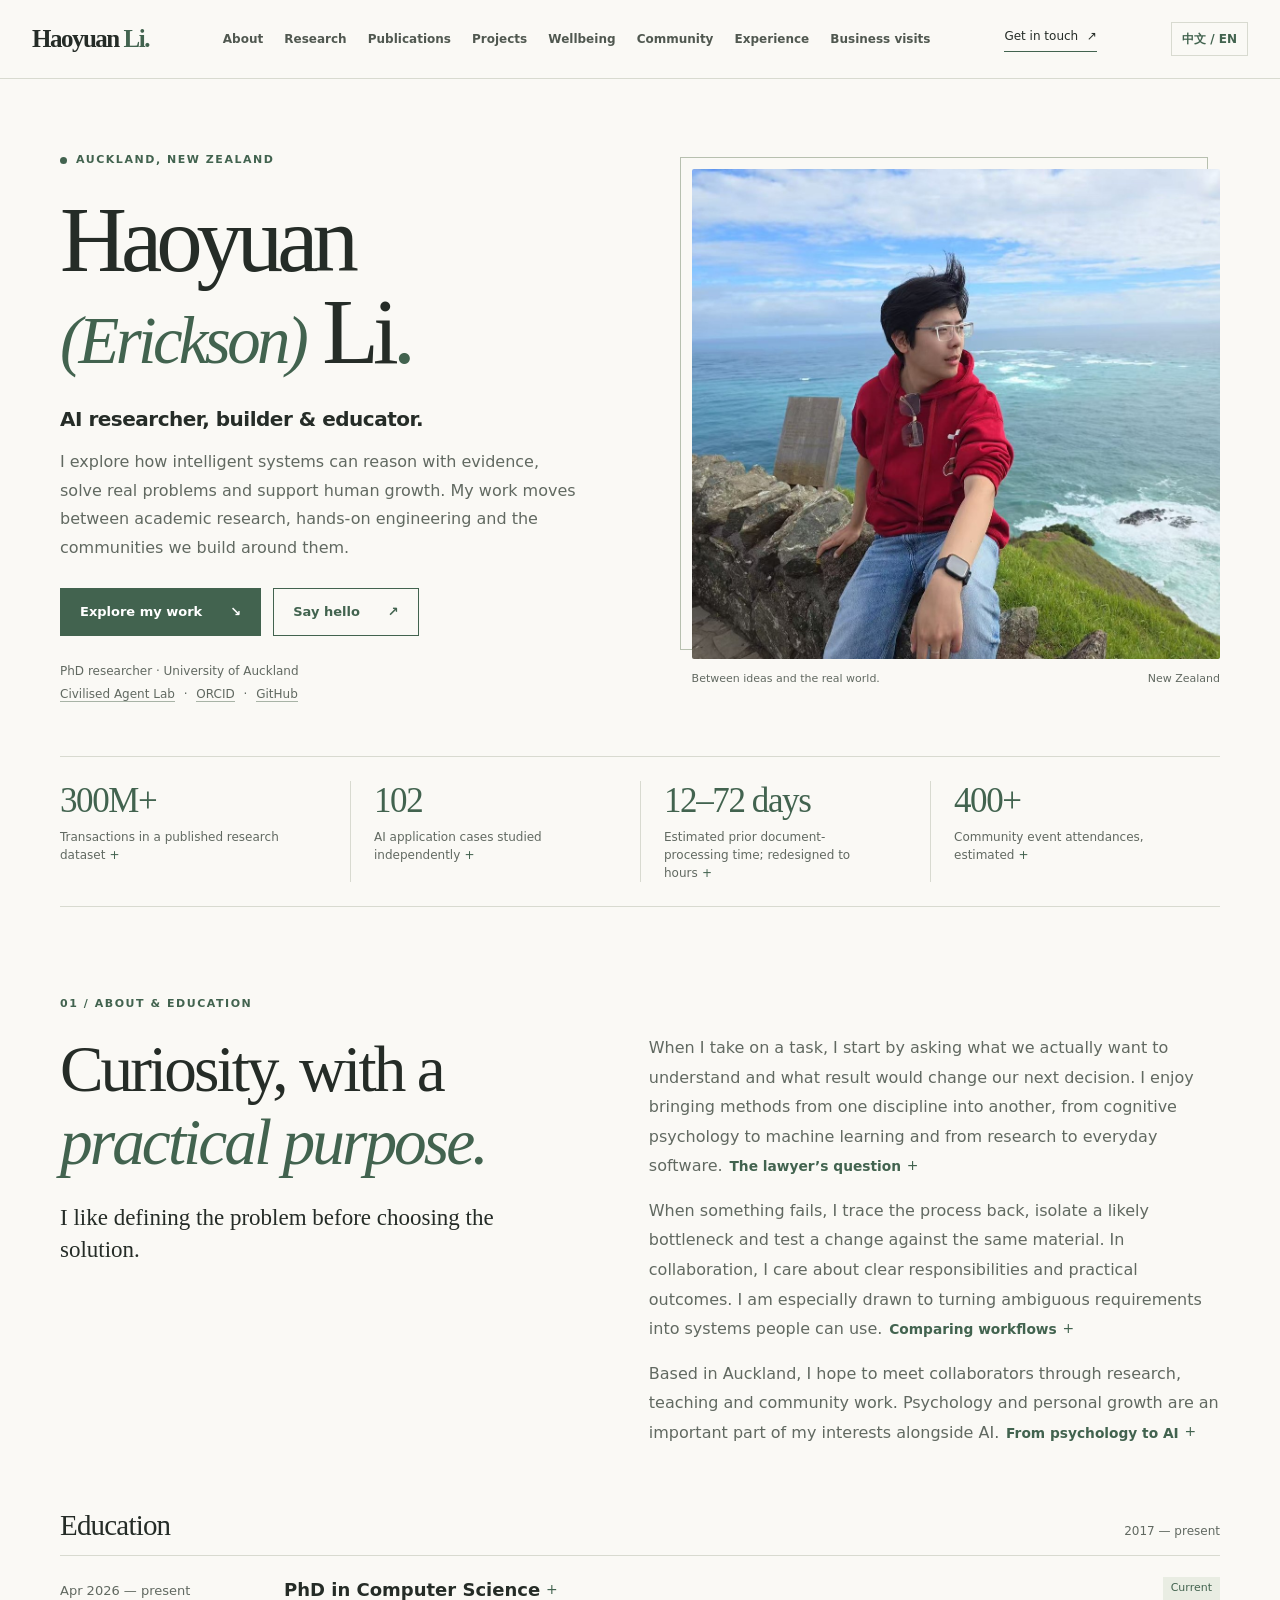
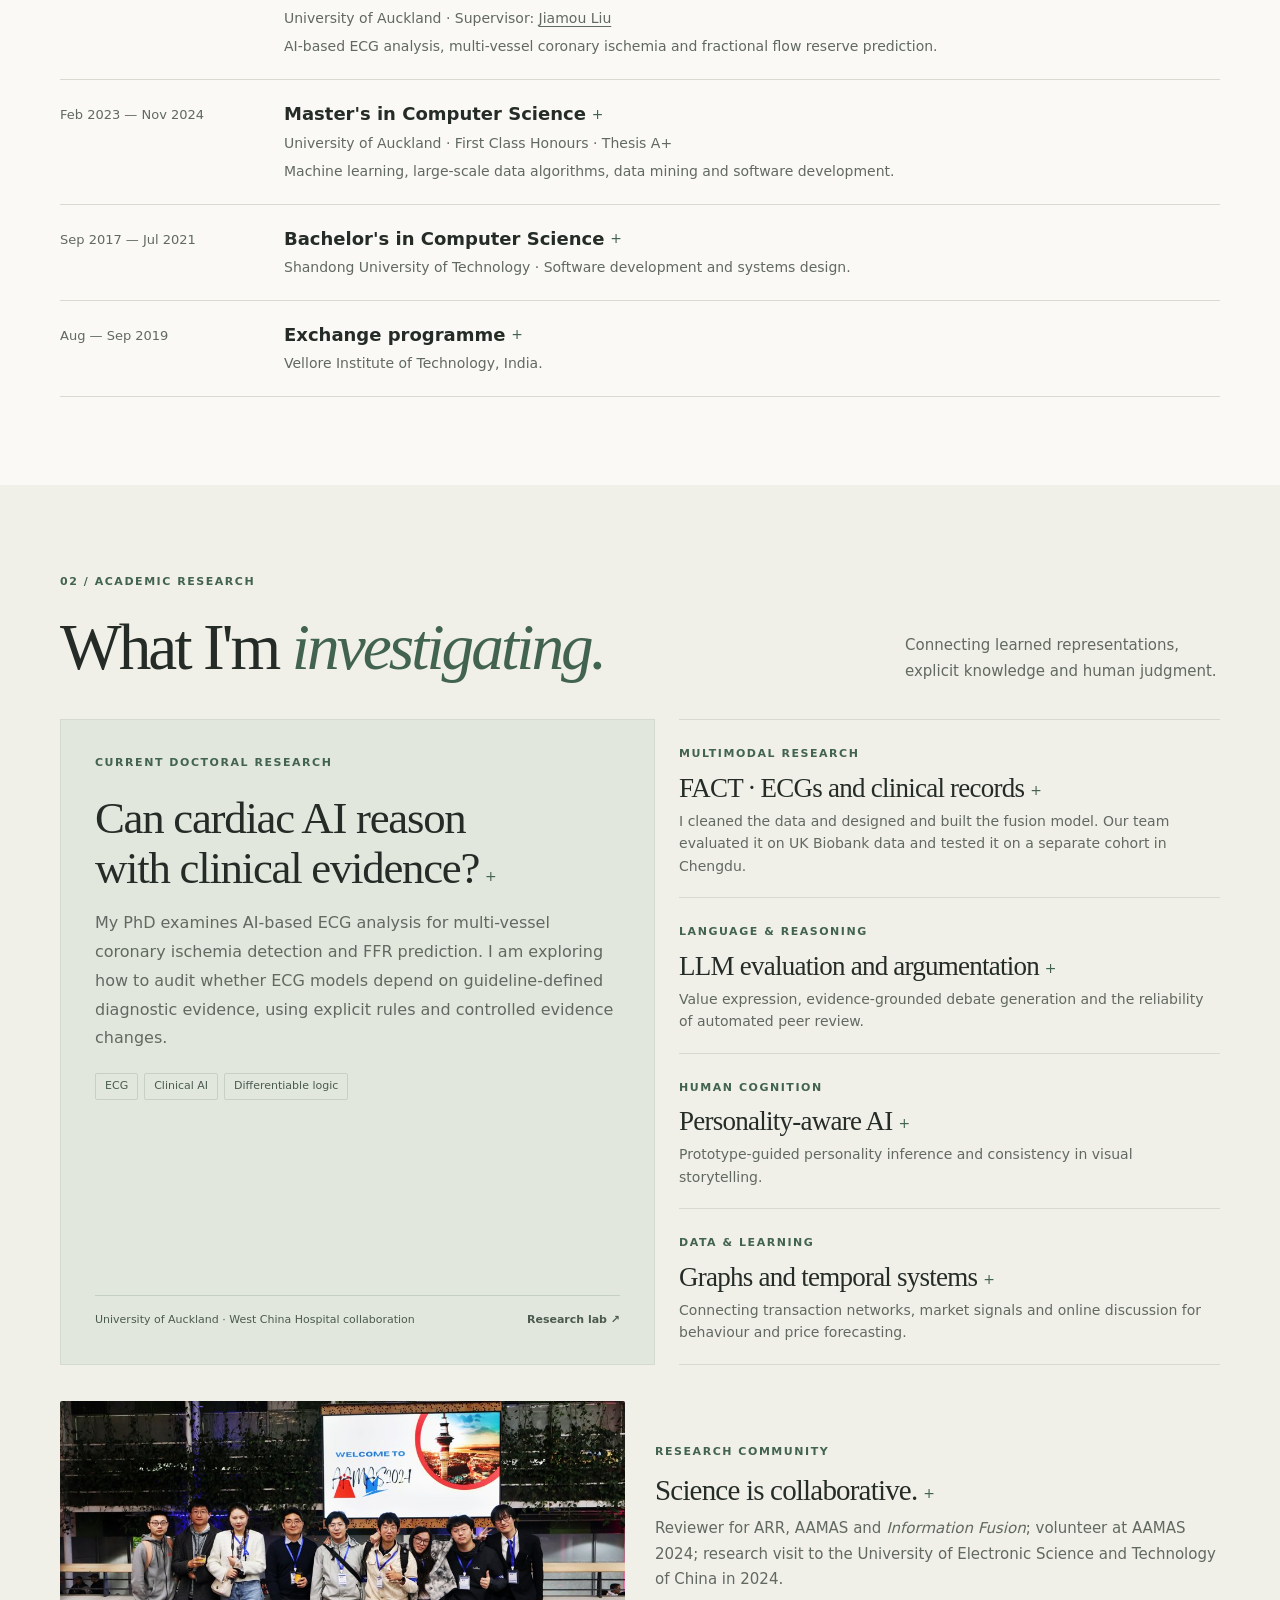
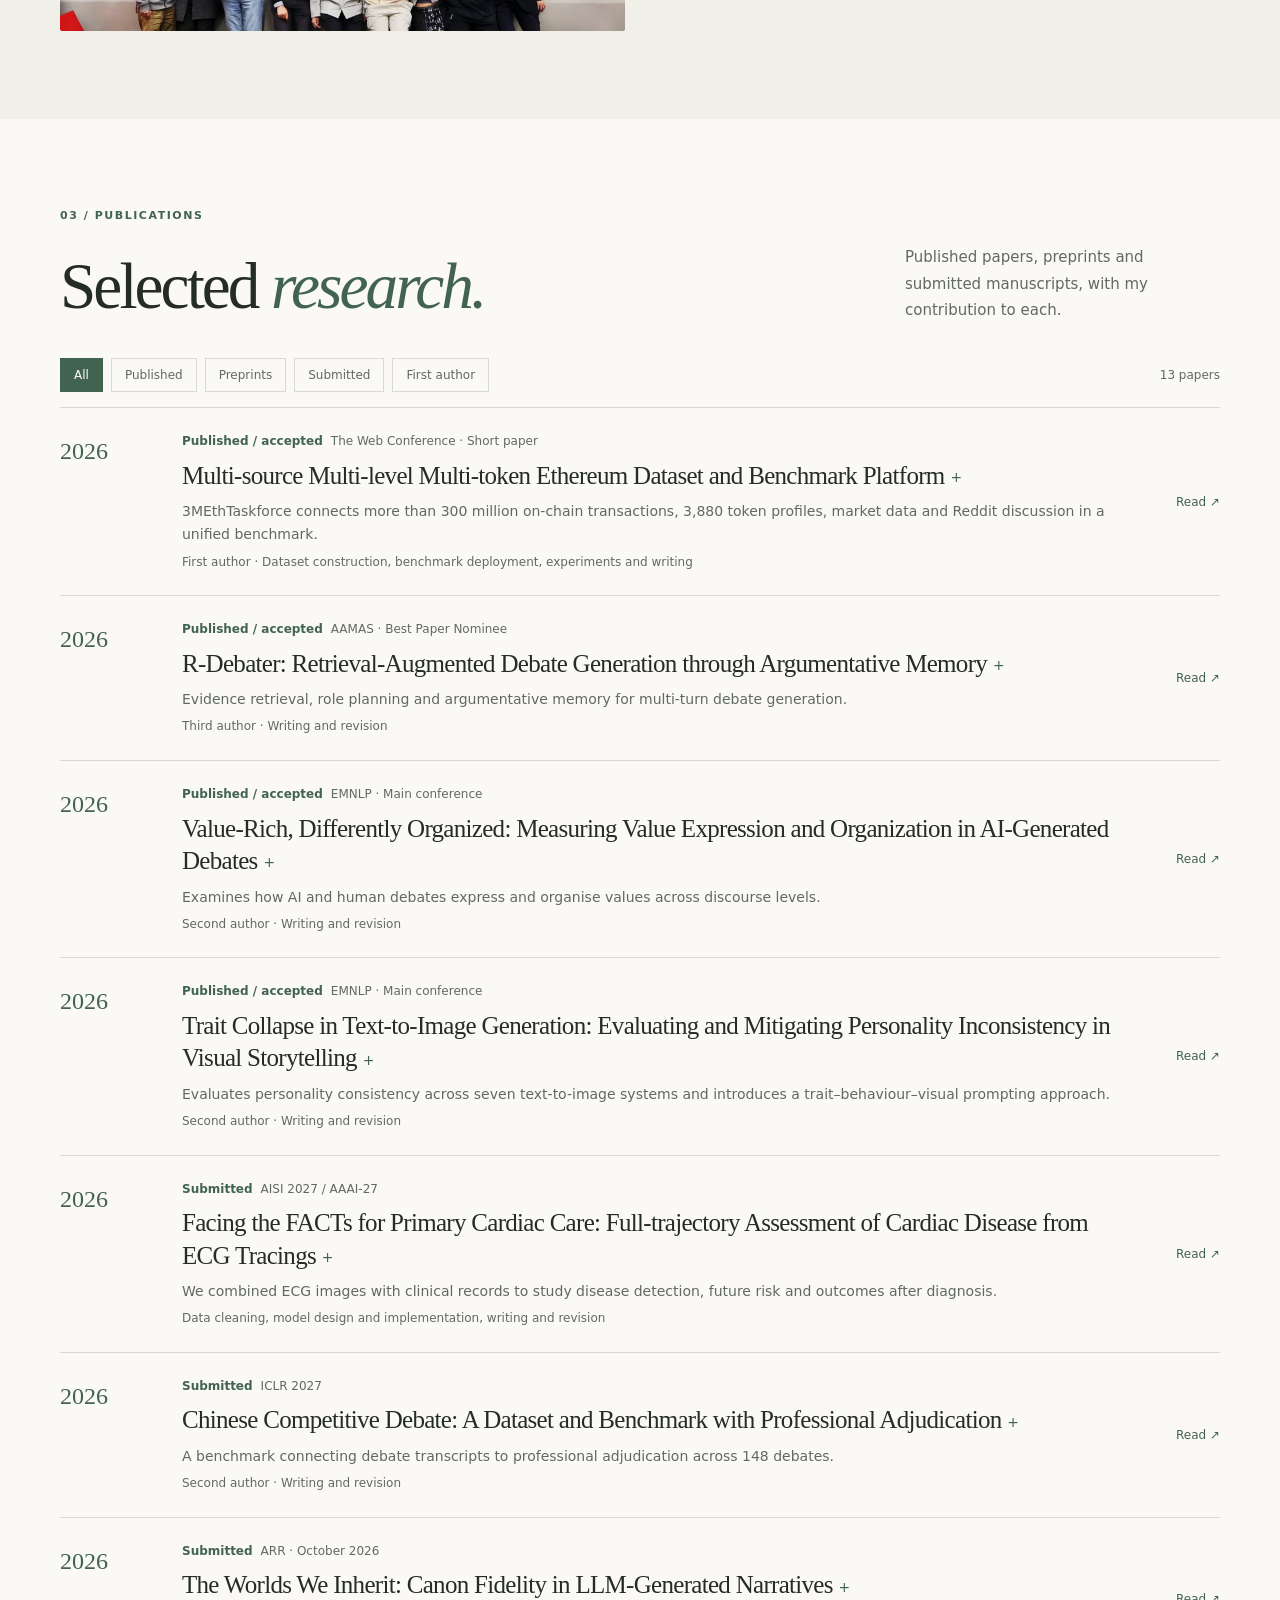
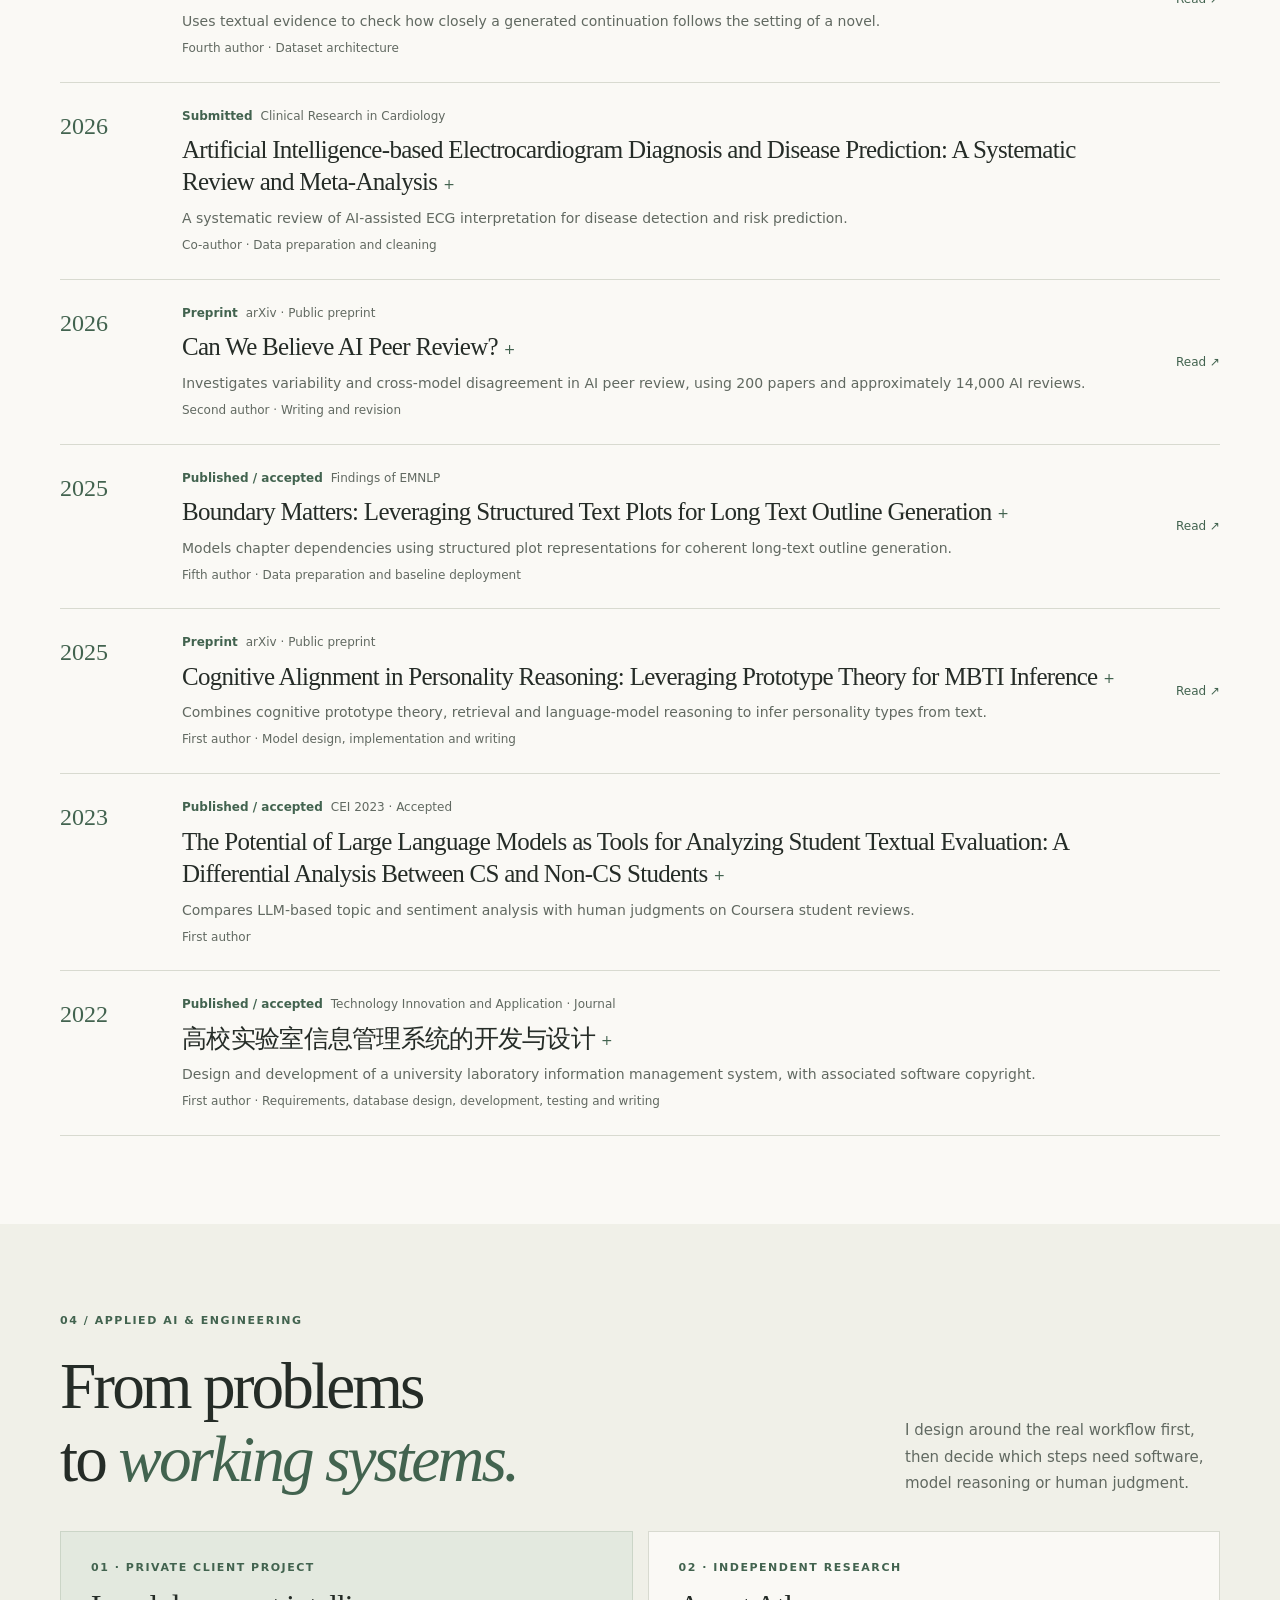
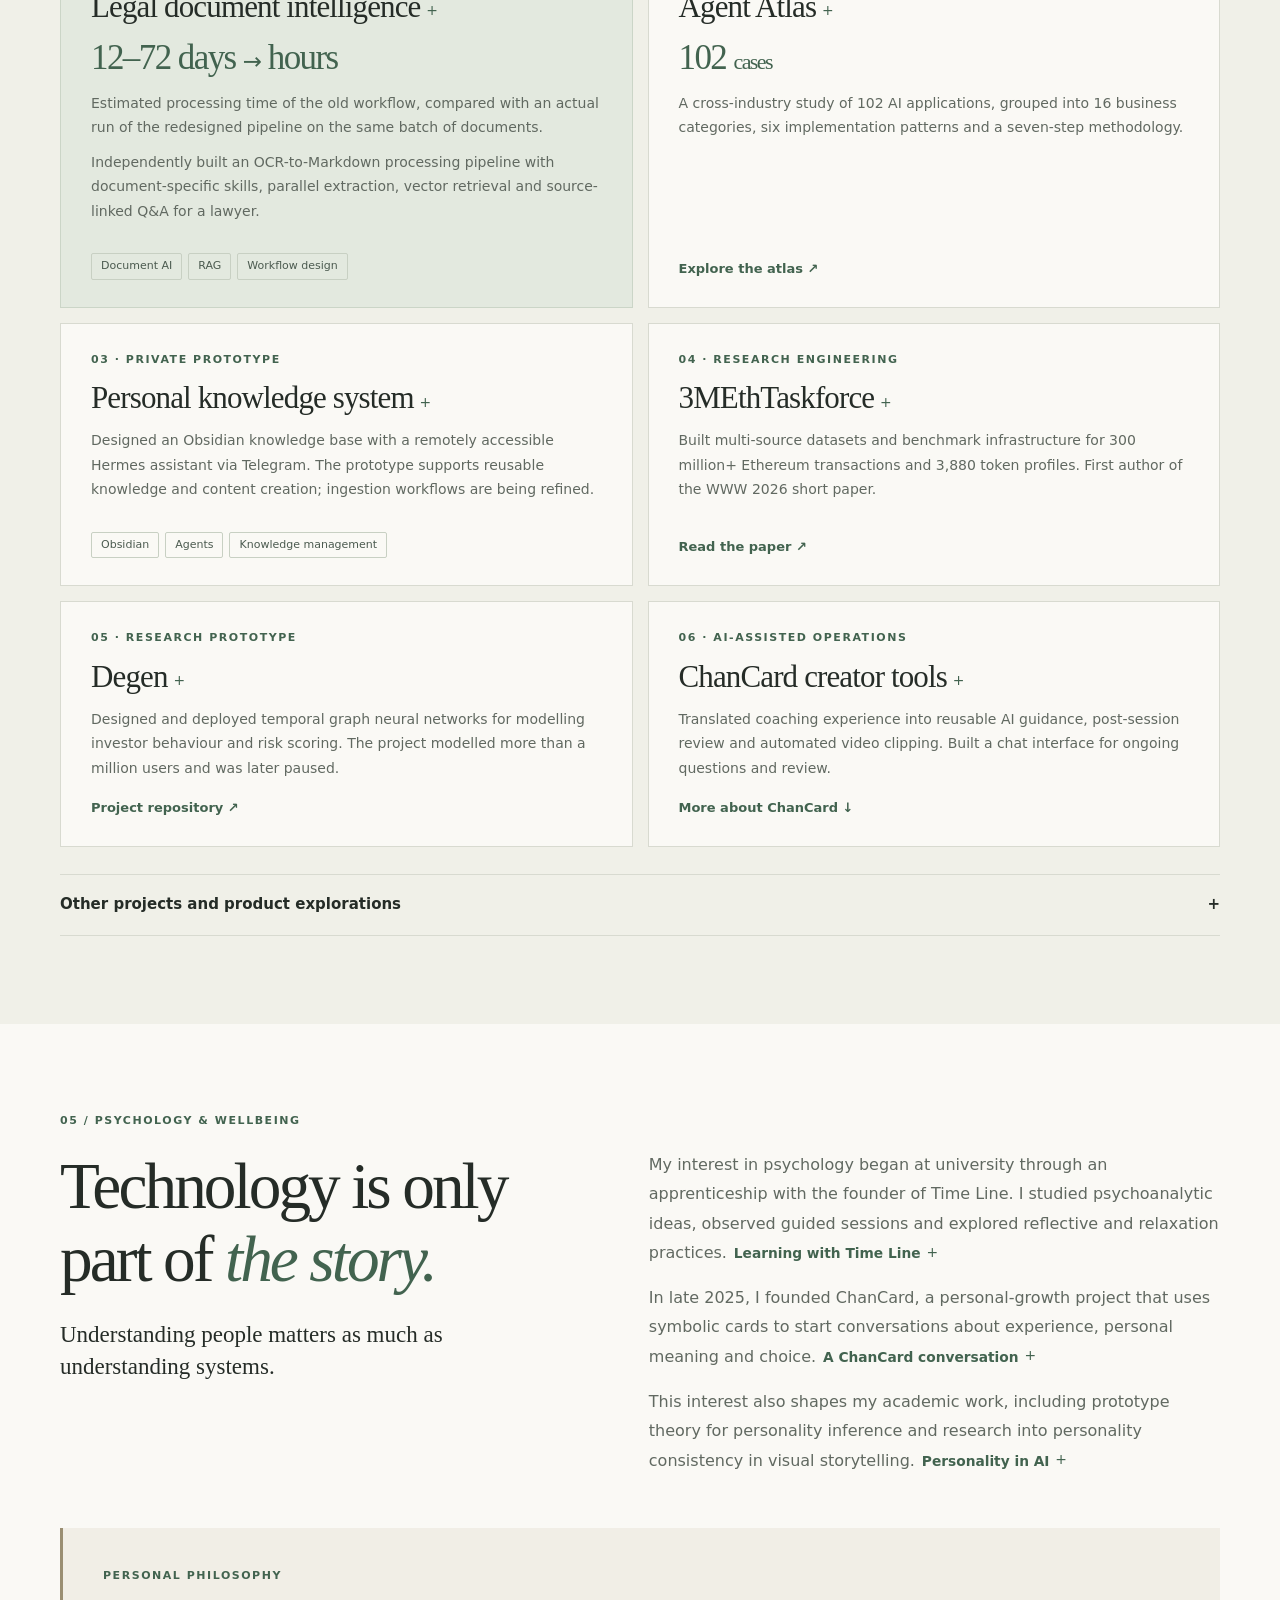
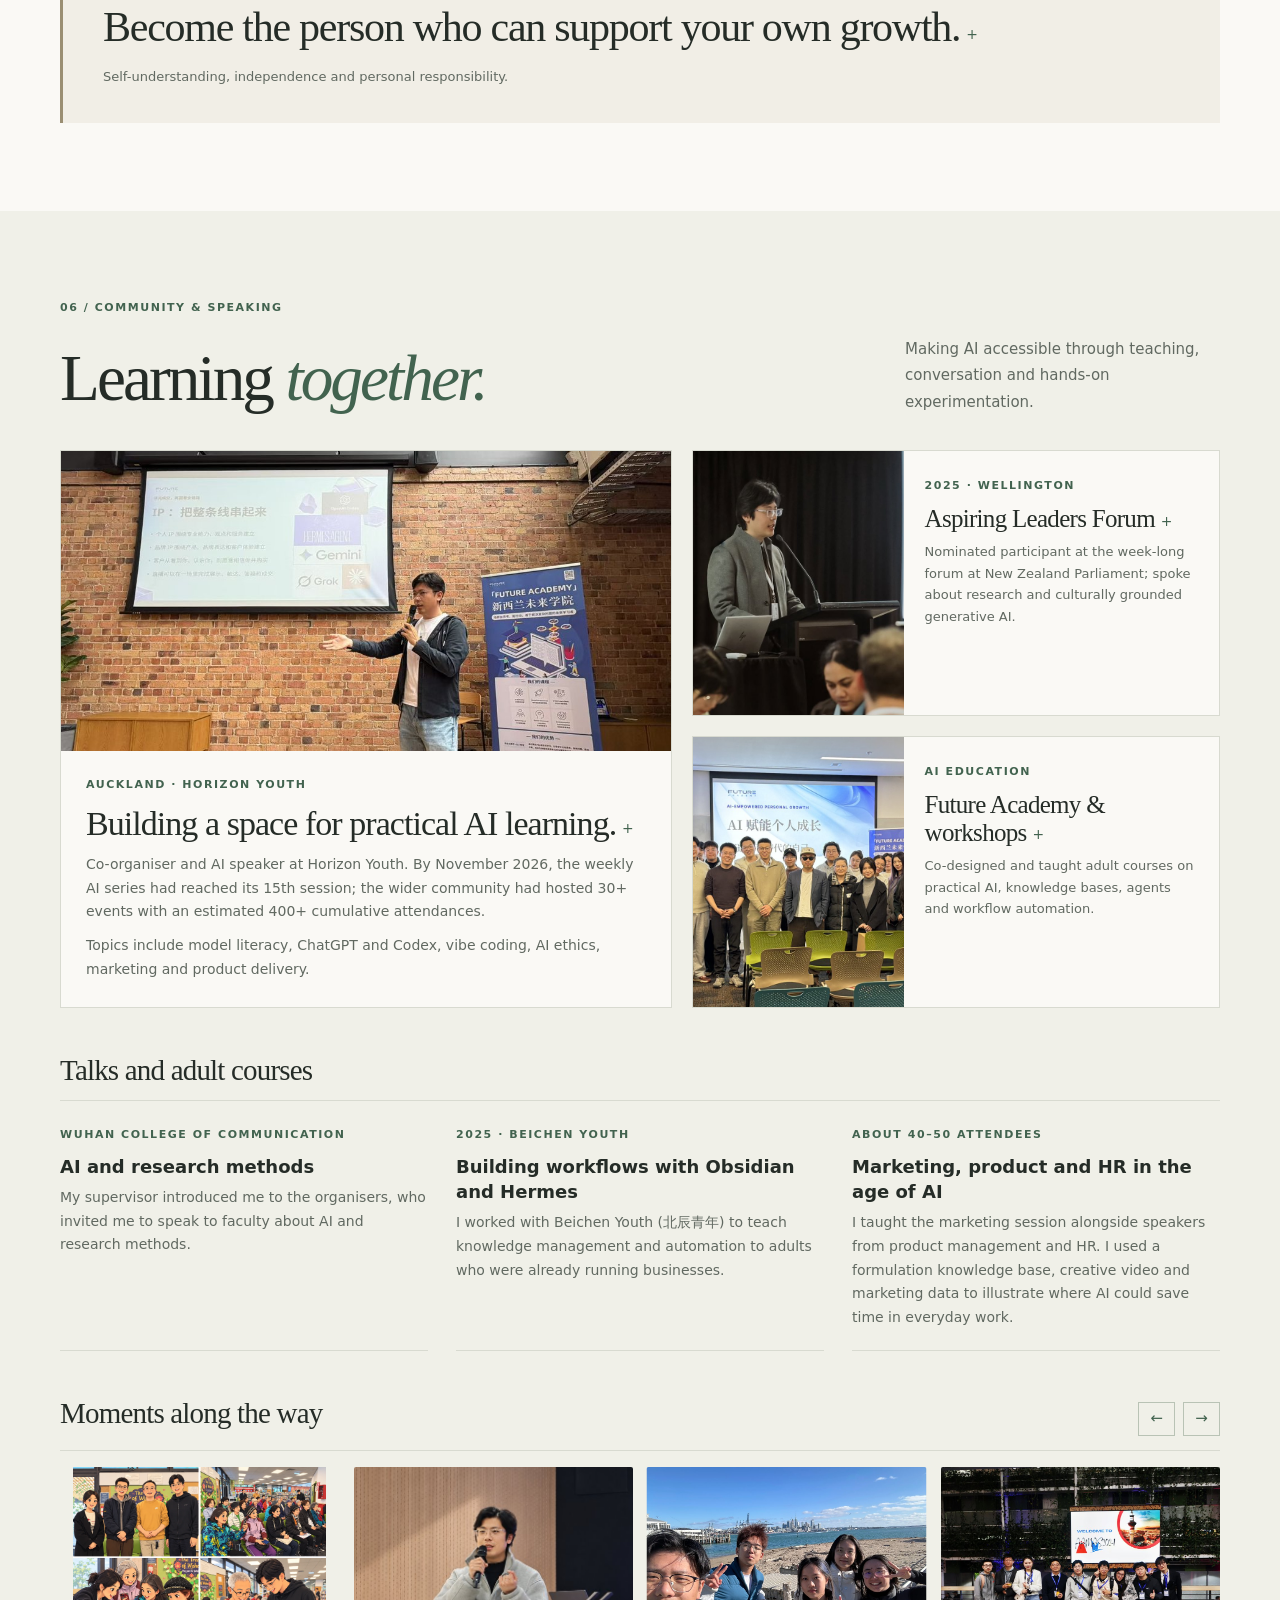
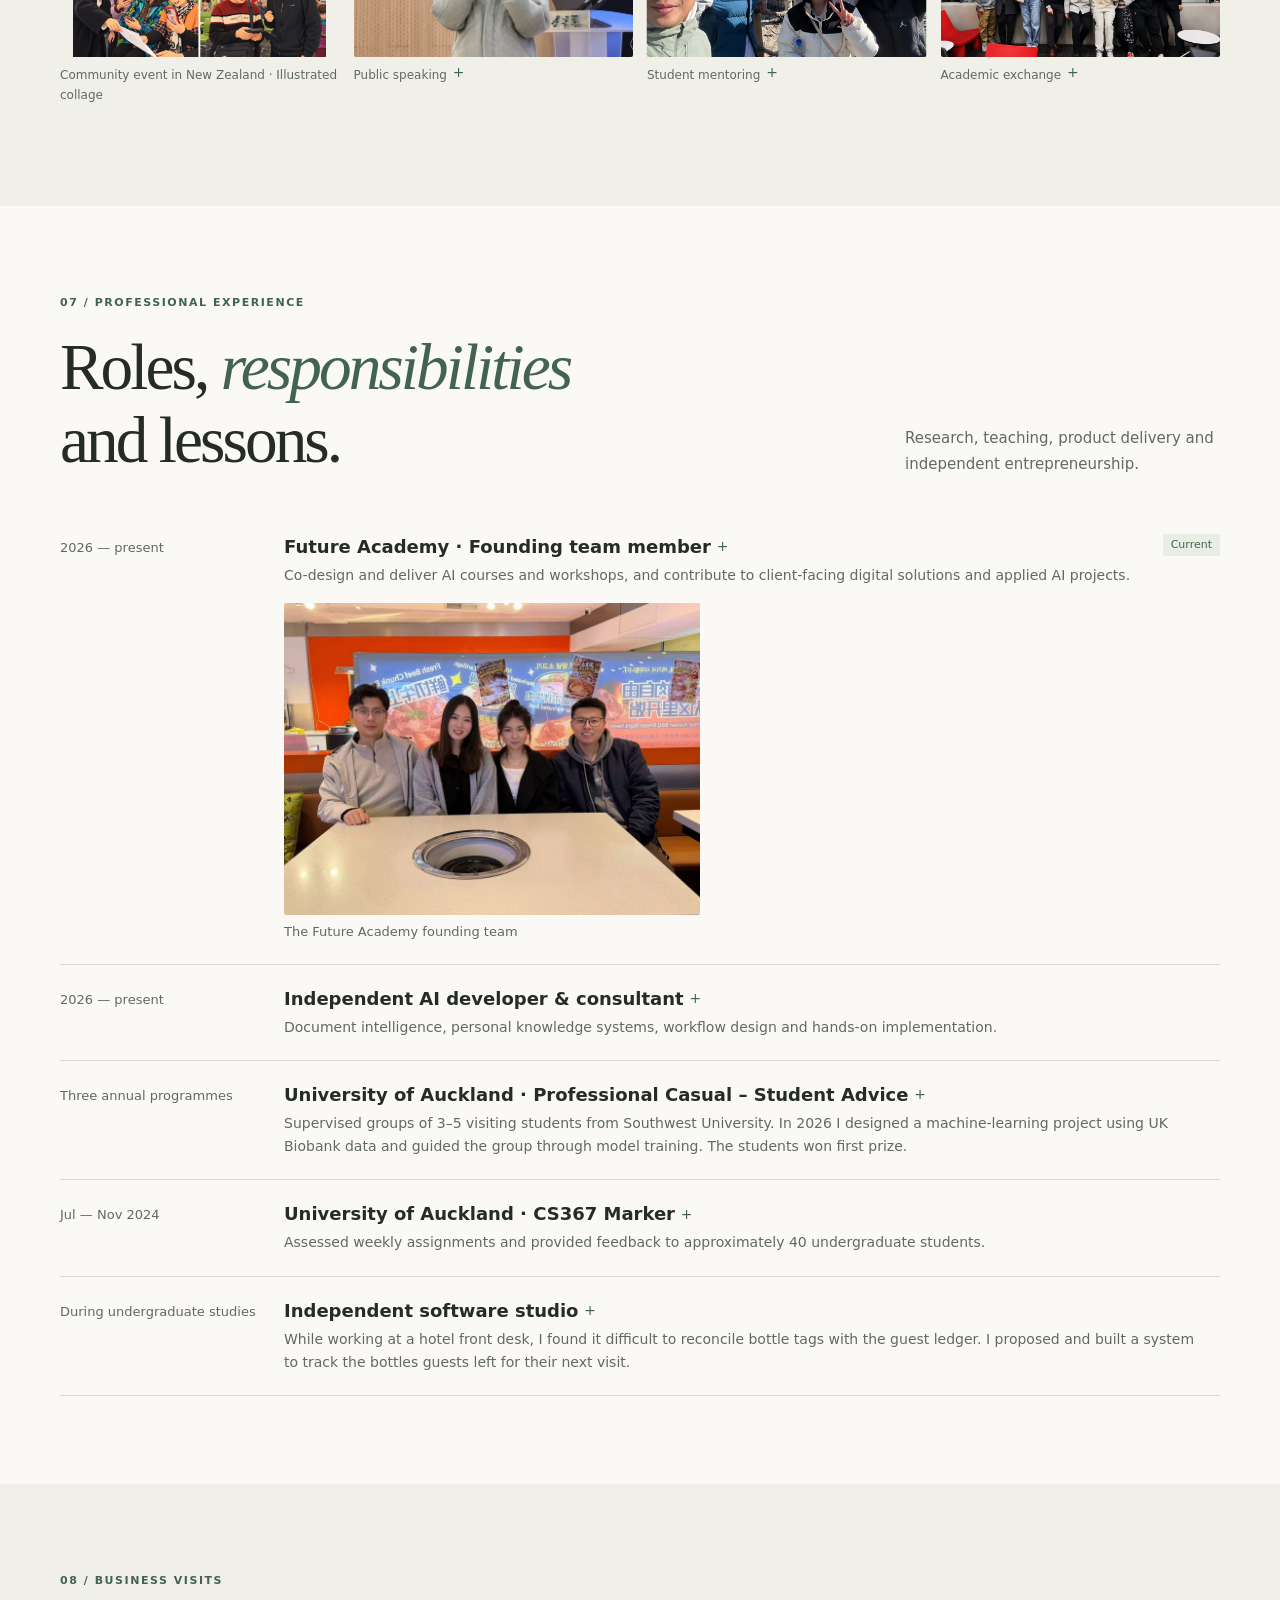
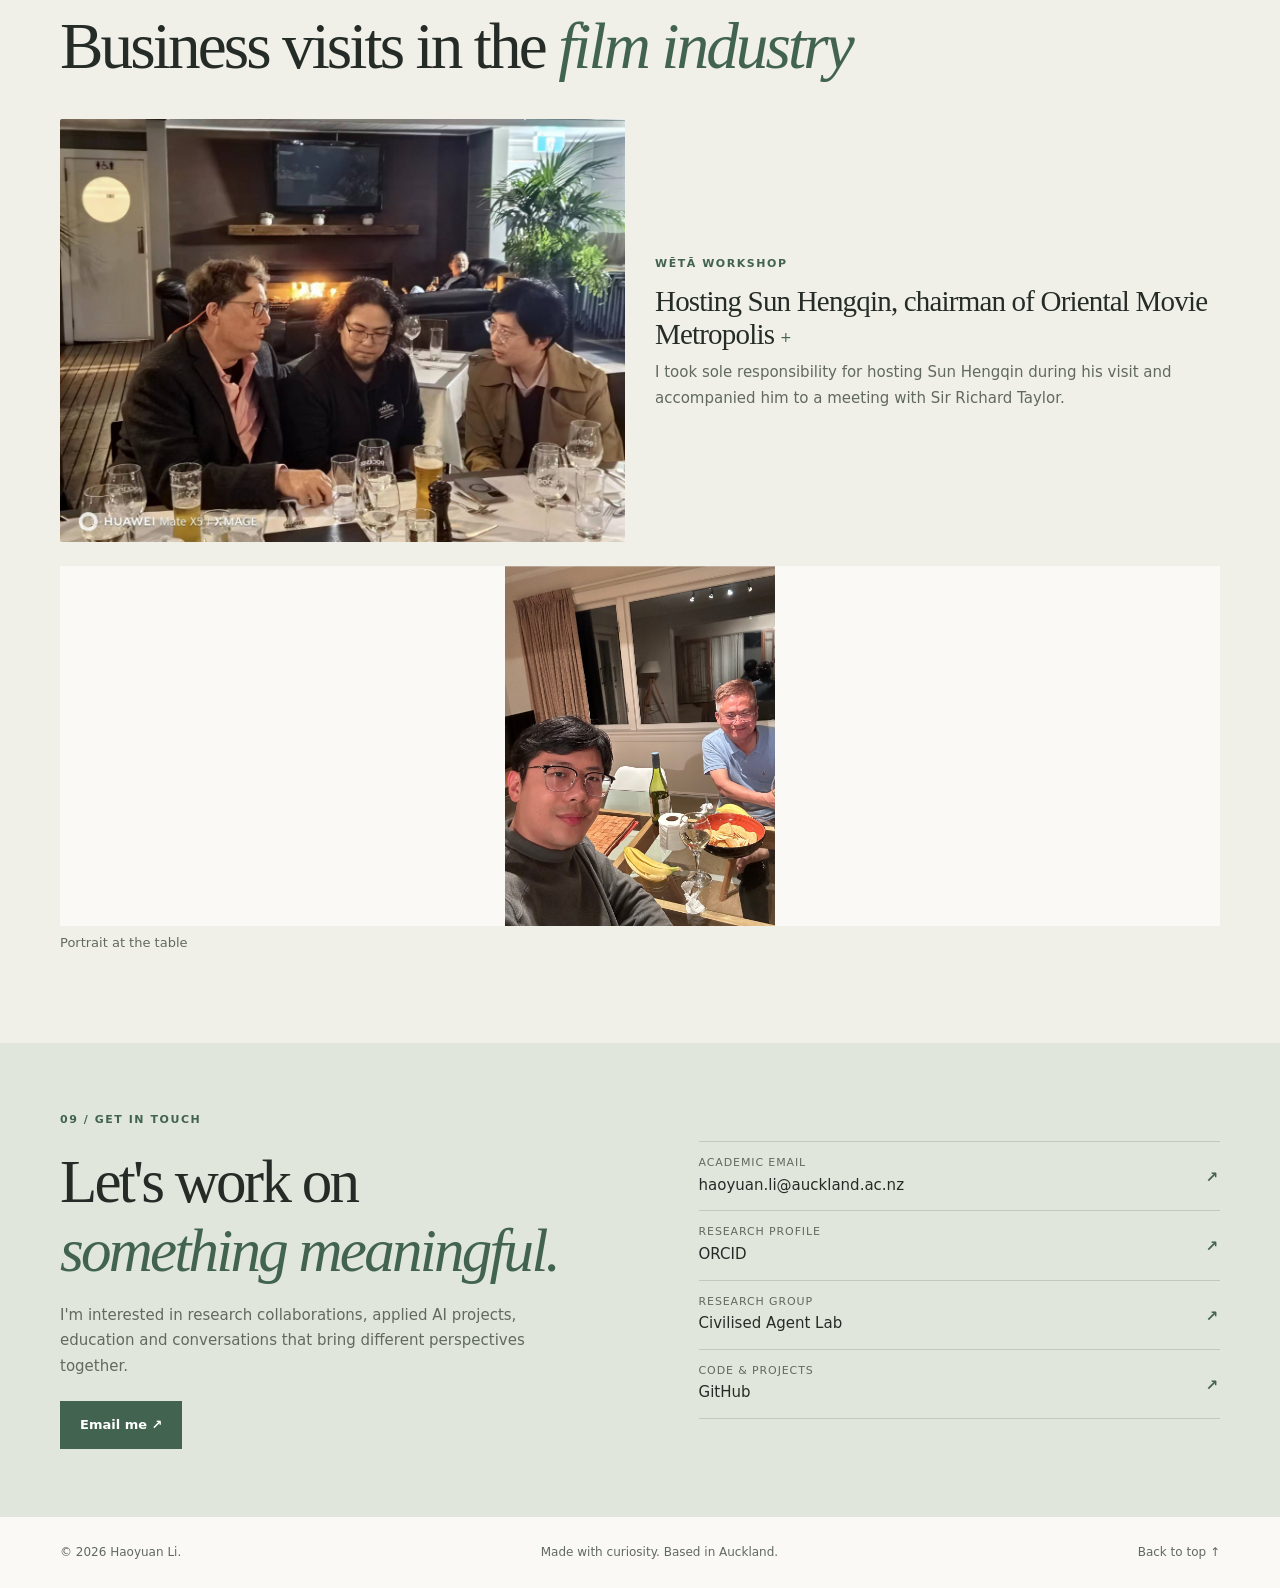
==== commit 52d8a01e: "Include the second documented business visit photograph" ====
--- a/index.html
+++ b/index.html
@@ -26,9 +26,12 @@
 <section class="section wash" id="business-visits"><div class="wrap">
   <div class="section-label">08 / Business visits</div><h2>Business visits in the <em>film industry</em></h2>
   <article class="research-service business-visit" data-detail-card="business-visit">
-    <img src="assets/business-visit.jpg" alt="Three participants in conversation around a table during the business visit." width="1200" height="900" loading="lazy">
+    <a href="assets/business-visit.jpg"><img src="assets/business-visit.jpg" alt="Three participants in conversation around a table during the business visit." width="1200" height="900" loading="lazy"></a>
     <div><span class="label">Wētā Workshop</span><h3><button type="button" class="detail-trigger" data-detail="business-visit" aria-haspopup="dialog" aria-controls="entry-dialog">Hosting Sun Hengqin, chairman of Oriental Movie Metropolis<span class="detail-plus" aria-hidden="true">+</span></button></h3><p>I took sole responsibility for hosting Sun Hengqin during his visit and accompanied him to a meeting with Sir Richard Taylor.</p></div>
   </article>
+<div class="visit-photos">
+    <figure><a href="assets/business-visit-table.jpg"><img src="assets/business-visit-table.jpg" width="1057" height="1410" loading="lazy" alt="Portrait at the table"></a><figcaption>Portrait at the table</figcaption></figure>
+  </div>
 </div></section>
 <section class="contact-section" id="contact"><div class="wrap contact-grid"><div><div class="section-label">09 / Get in touch</div><h2>Let's work on<br><em>something meaningful.</em></h2><p>I'm interested in research collaborations, applied AI projects, education and conversations that bring different perspectives together.</p><a class="button solid" href="mailto:haoyuan.li@auckland.ac.nz">Email me ↗</a></div><div class="contact-links"><a href="mailto:haoyuan.li@auckland.ac.nz"><span>Academic email</span>haoyuan.li@auckland.ac.nz <b>↗</b></a><a href="https://orcid.org/0009-0001-9783-4073" rel="noopener noreferrer" target="_blank"><span>Research profile</span>ORCID <b>↗</b></a><a href="https://www.liuailab.org/" rel="noopener noreferrer" target="_blank"><span>Research group</span>Civilised Agent Lab <b>↗</b></a><a href="https://github.com/nine-mink" rel="noopener noreferrer" target="_blank"><span>Code &amp; projects</span>GitHub <b>↗</b></a></div></div></section>
 </main><footer class="wrap"><span>© <span id="year">2026</span> Haoyuan Li.</span><span>Made with curiosity. Based in Auckland.</span><a href="#home">Back to top ↑</a></footer><dialog id="entry-dialog" aria-labelledby="detail-title"><div class="detail-panel"><div class="detail-bar"><span id="detail-section" class="label"></span><button type="button" id="detail-close" autofocus="autofocus">Close</button></div><h2 id="detail-title"></h2><div id="detail-body"></div></div></dialog><script src="details.en.js" defer></script><script defer src="script.js"></script></body></html>
--- a/styles.css
+++ b/styles.css
@@ -97,3 +97,10 @@
 .academy-photo figcaption { margin-top:6px; font-size:13px; color:var(--muted); }
 .gallery #nz-community img { object-fit:contain; background:var(--wash); }
 .academy-photo a, #nz-community a { display:block; cursor:zoom-in; }
+
+.visit-photos { display:grid; grid-template-columns:repeat(auto-fit,minmax(min(100%,220px),1fr)); gap:20px; margin-top:24px; }
+.visit-photos figure { margin:0; max-width:100%; }
+.visit-photos a { display:block; }
+.visit-photos img { height:clamp(235px,30vw,360px); object-fit:contain; background:var(--paper); }
+.visit-photos figcaption { margin-top:6px; color:var(--muted); font-size:13px; }
+.visit-photos a, .business-visit a { cursor:zoom-in; }
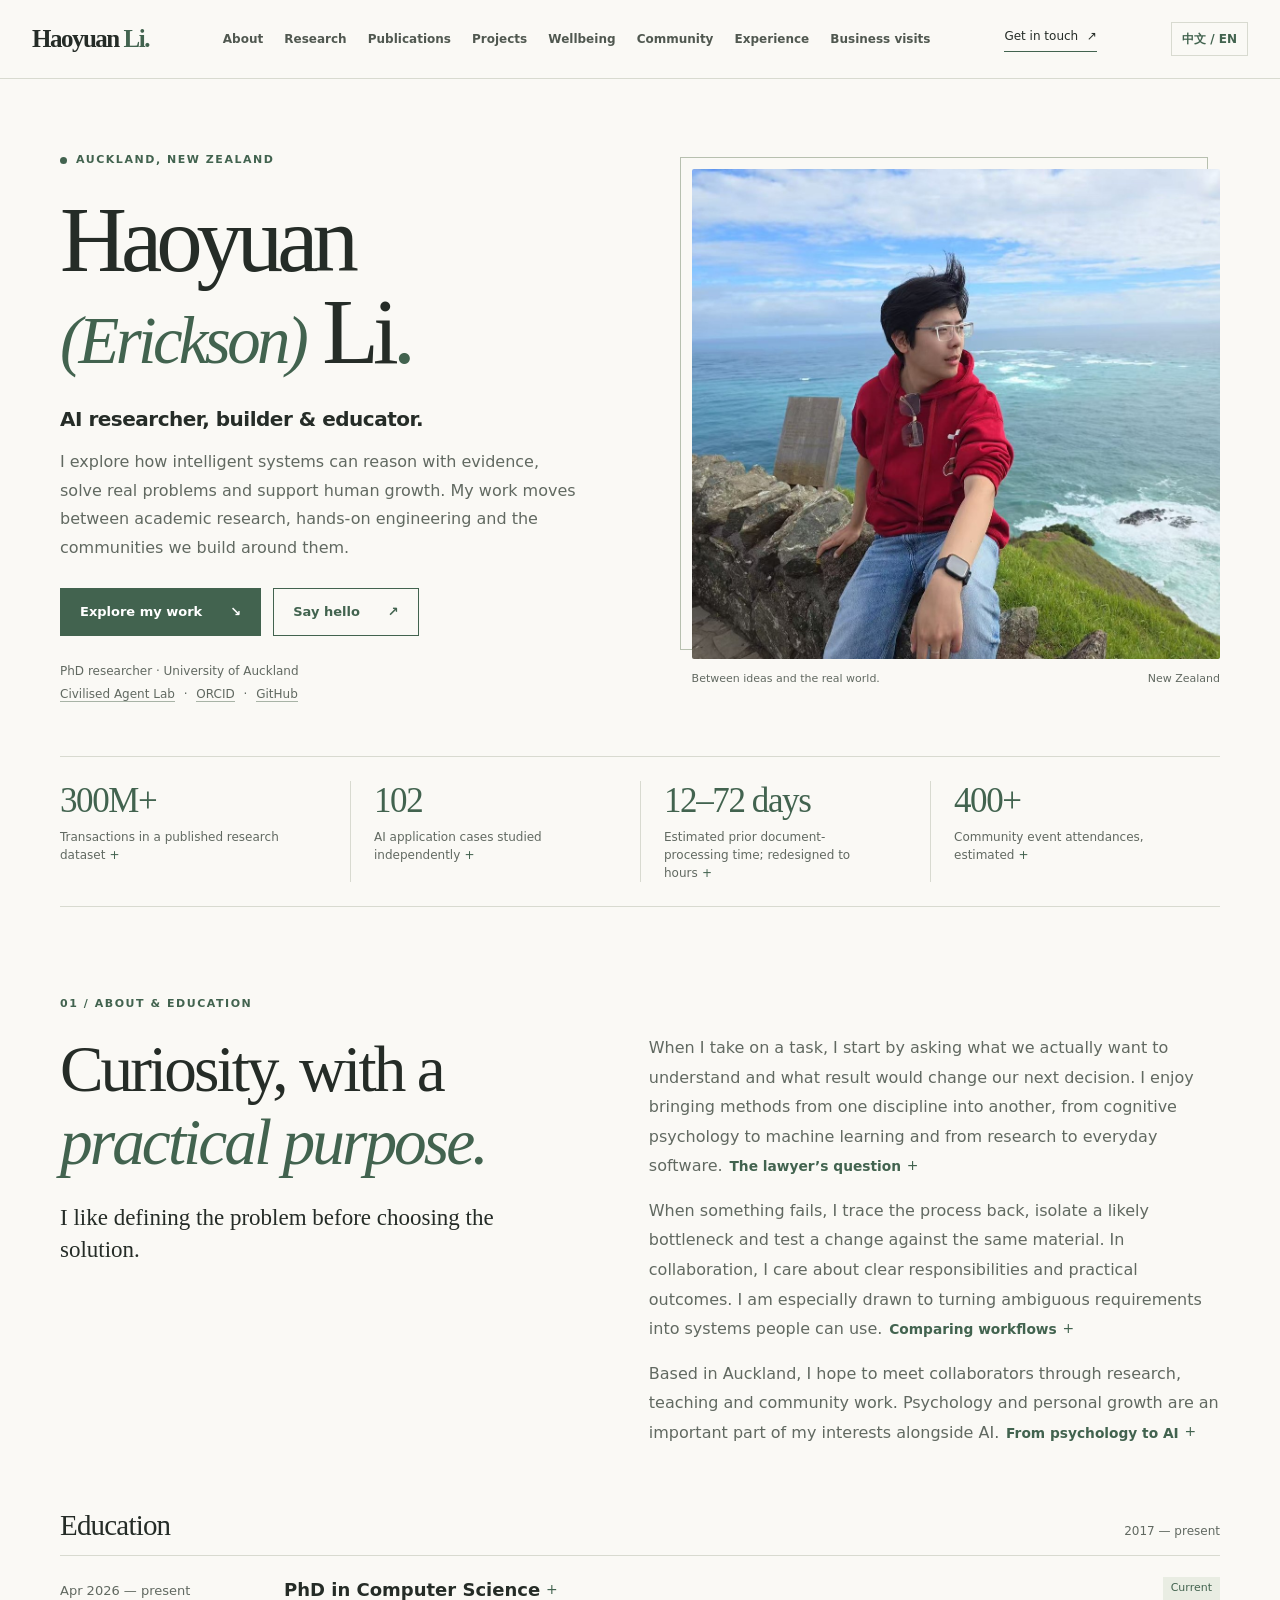
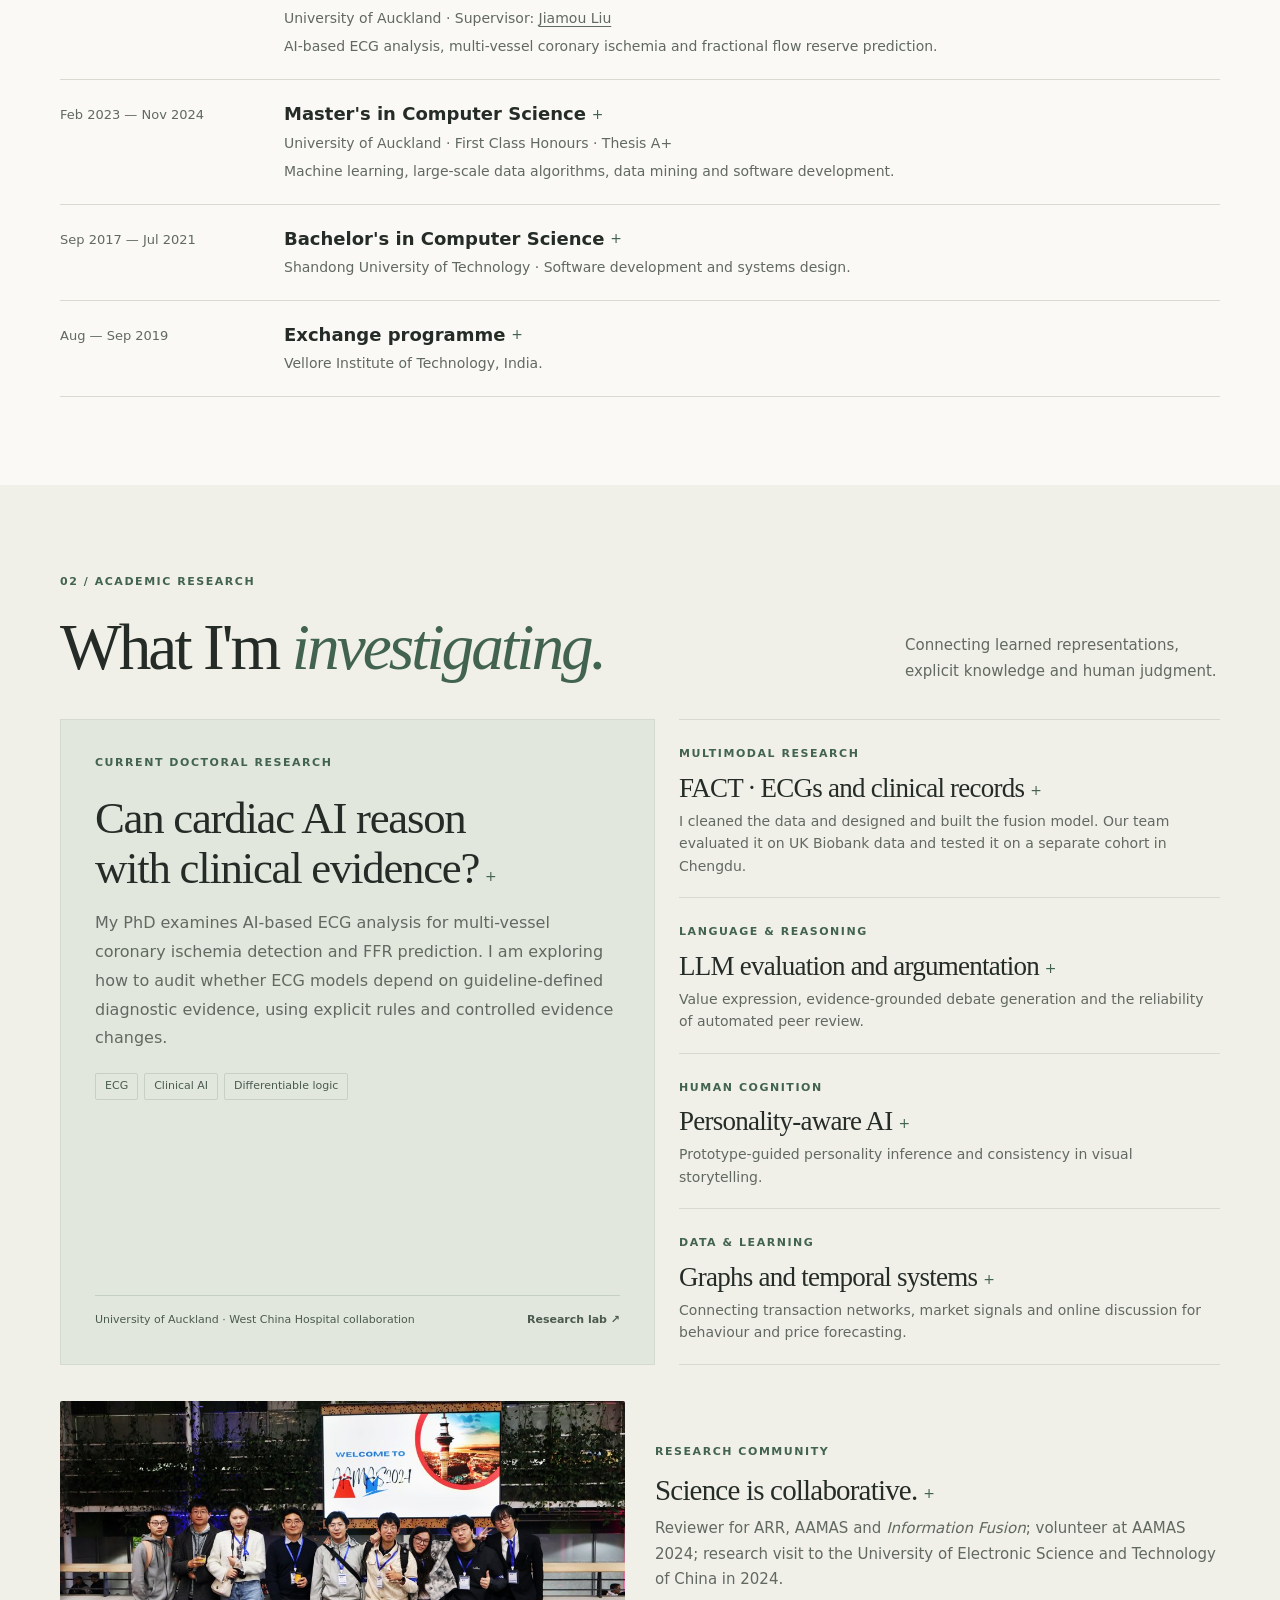
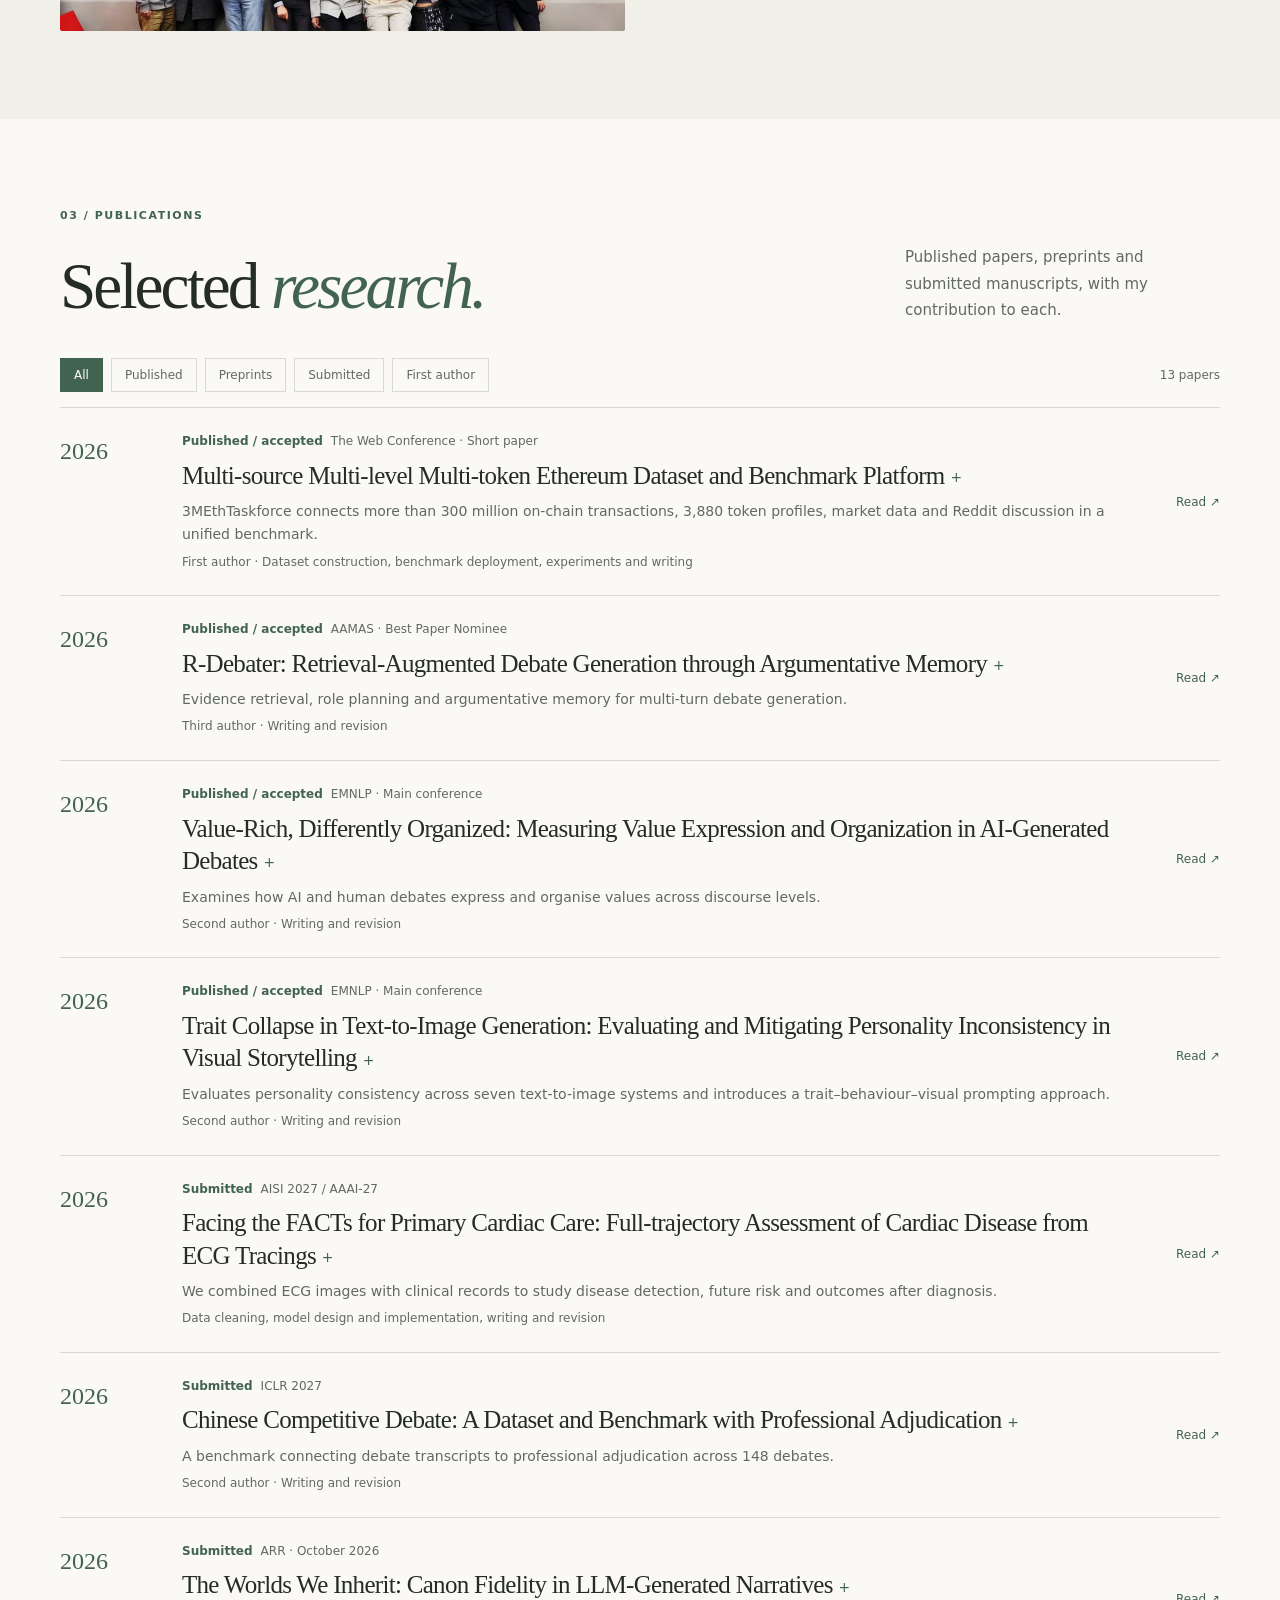
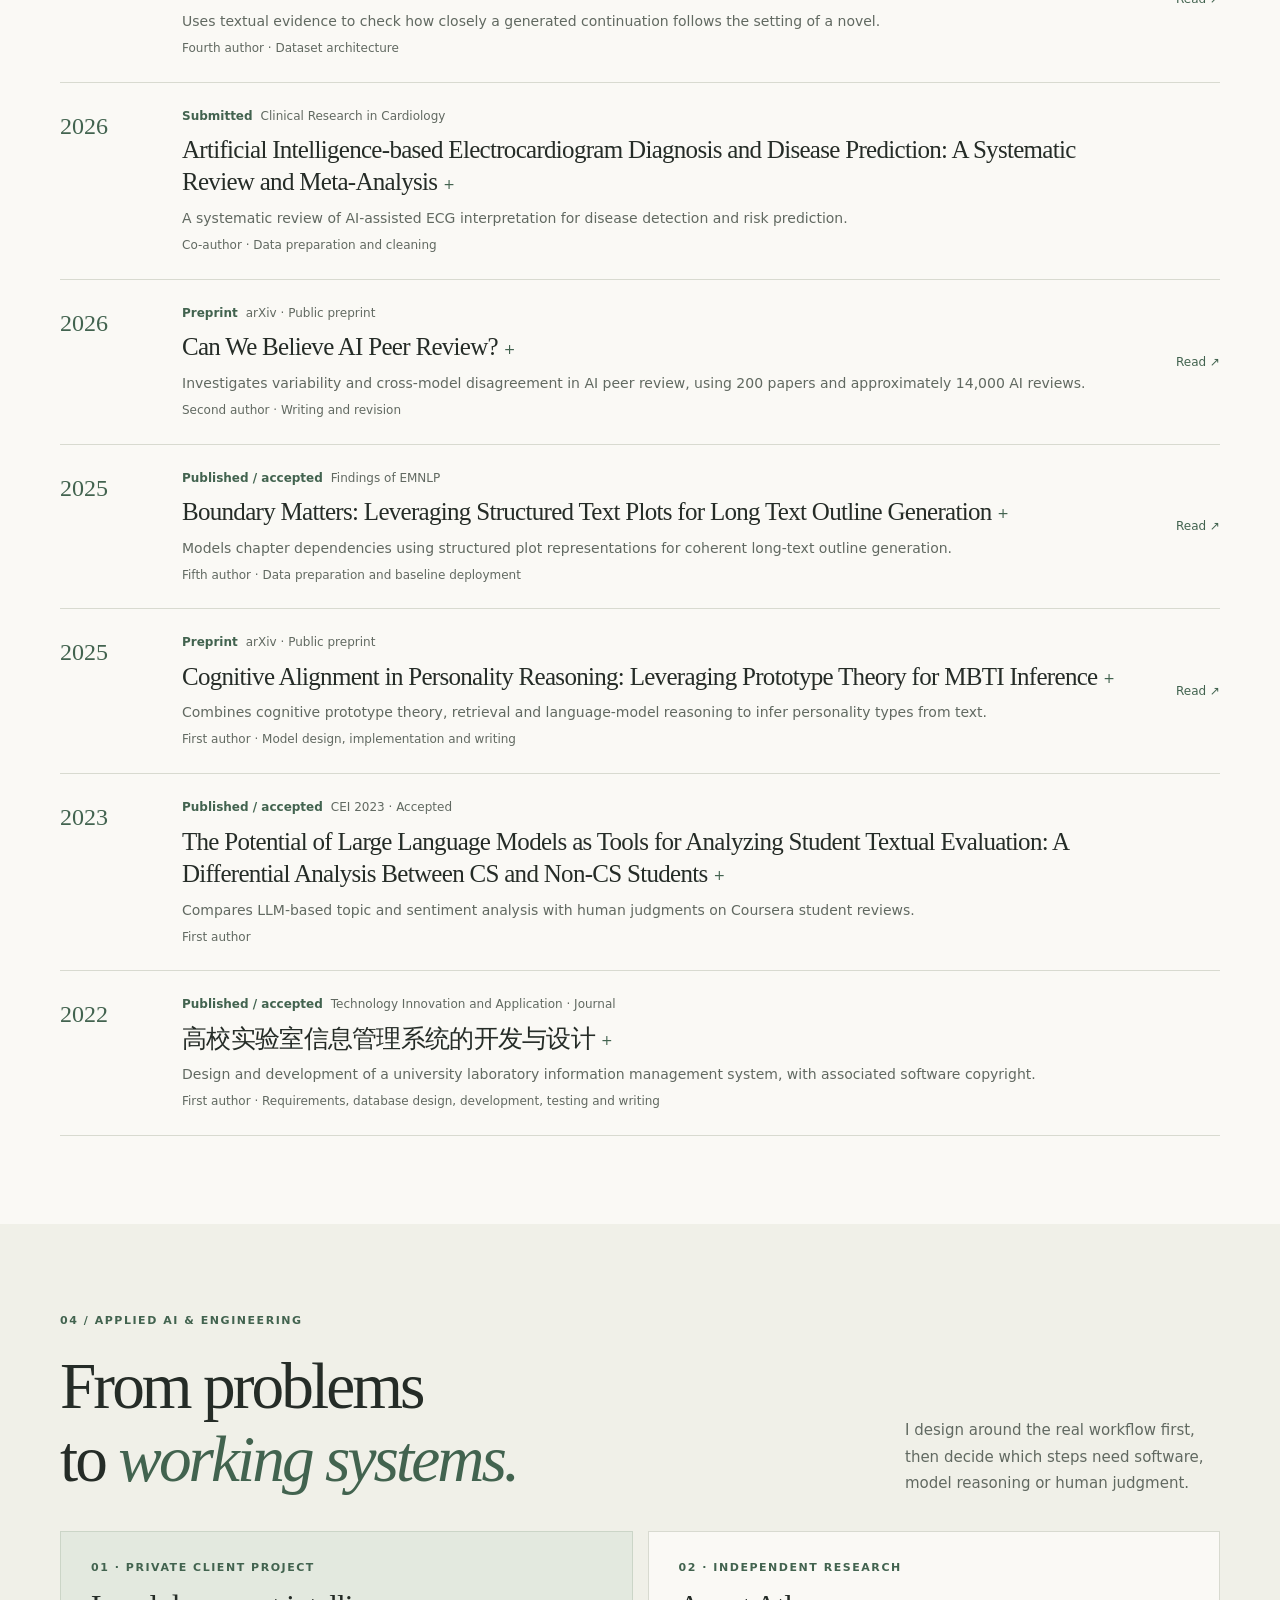
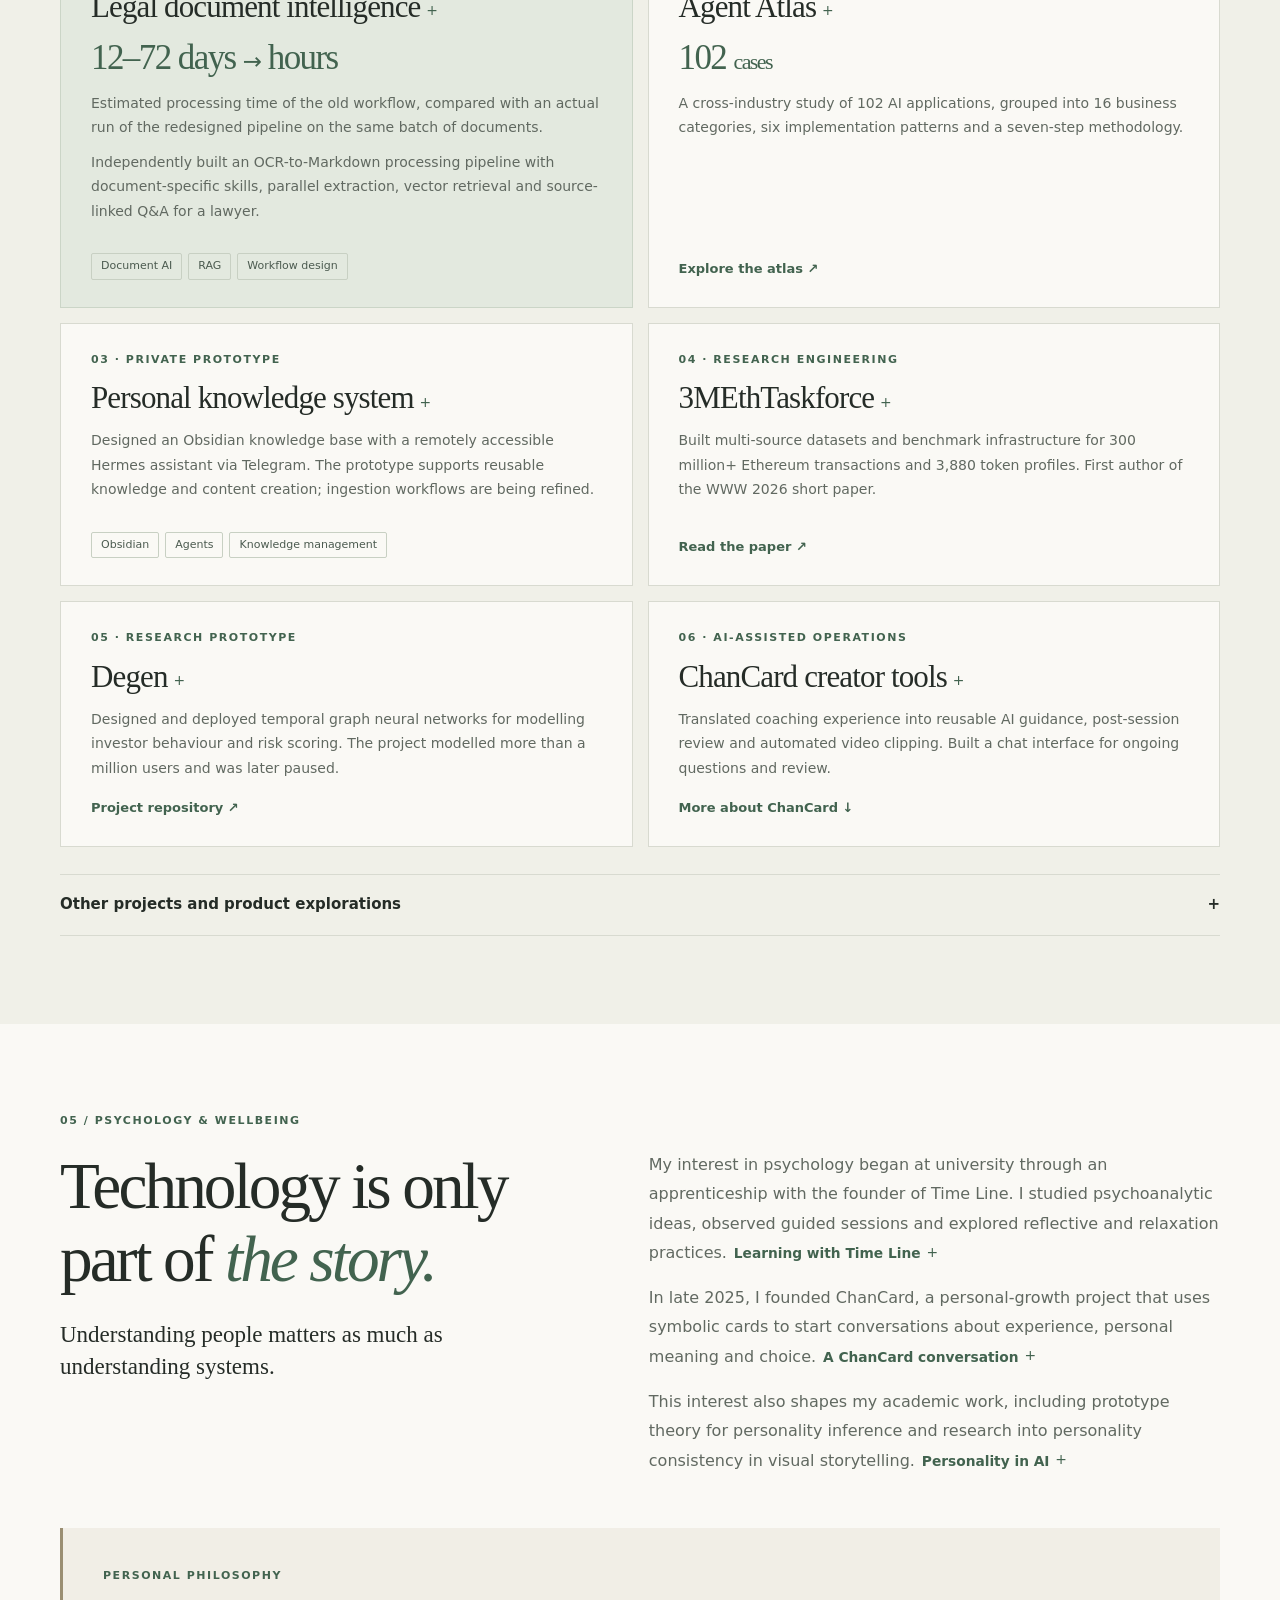
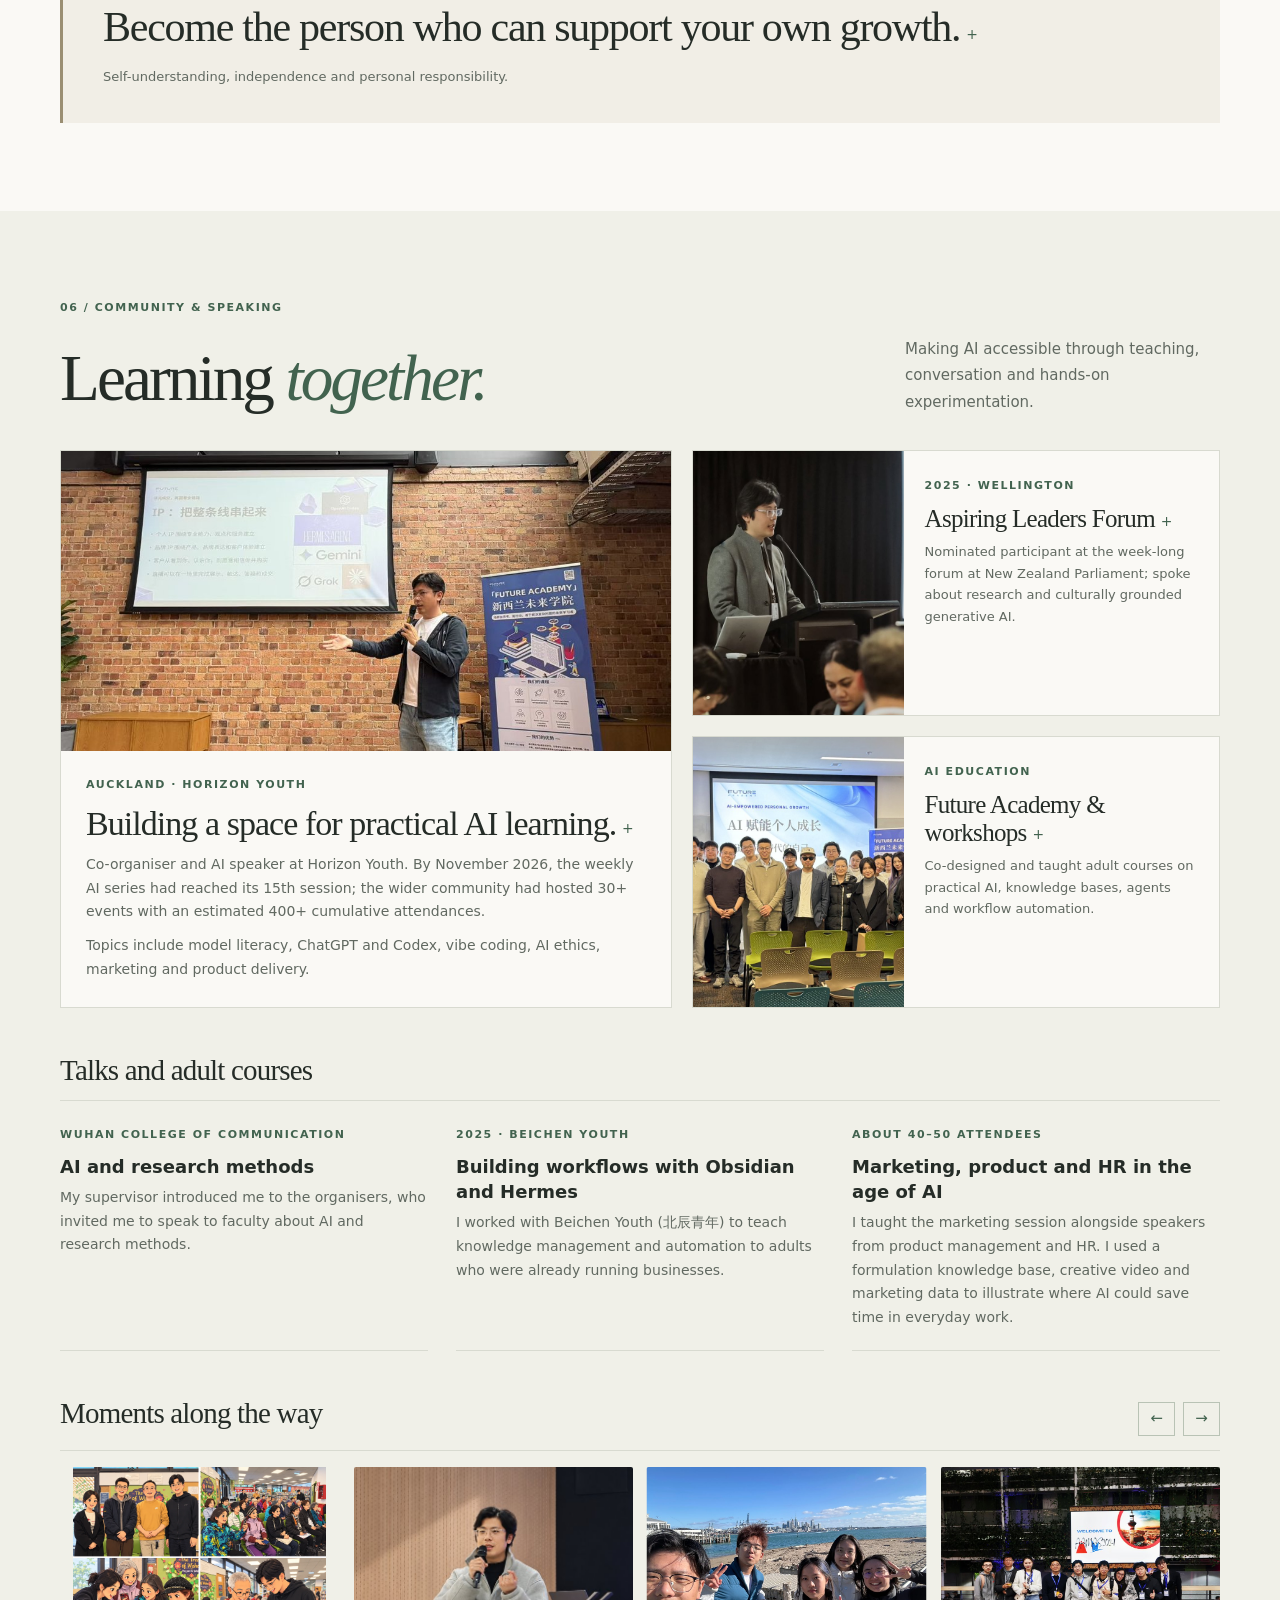
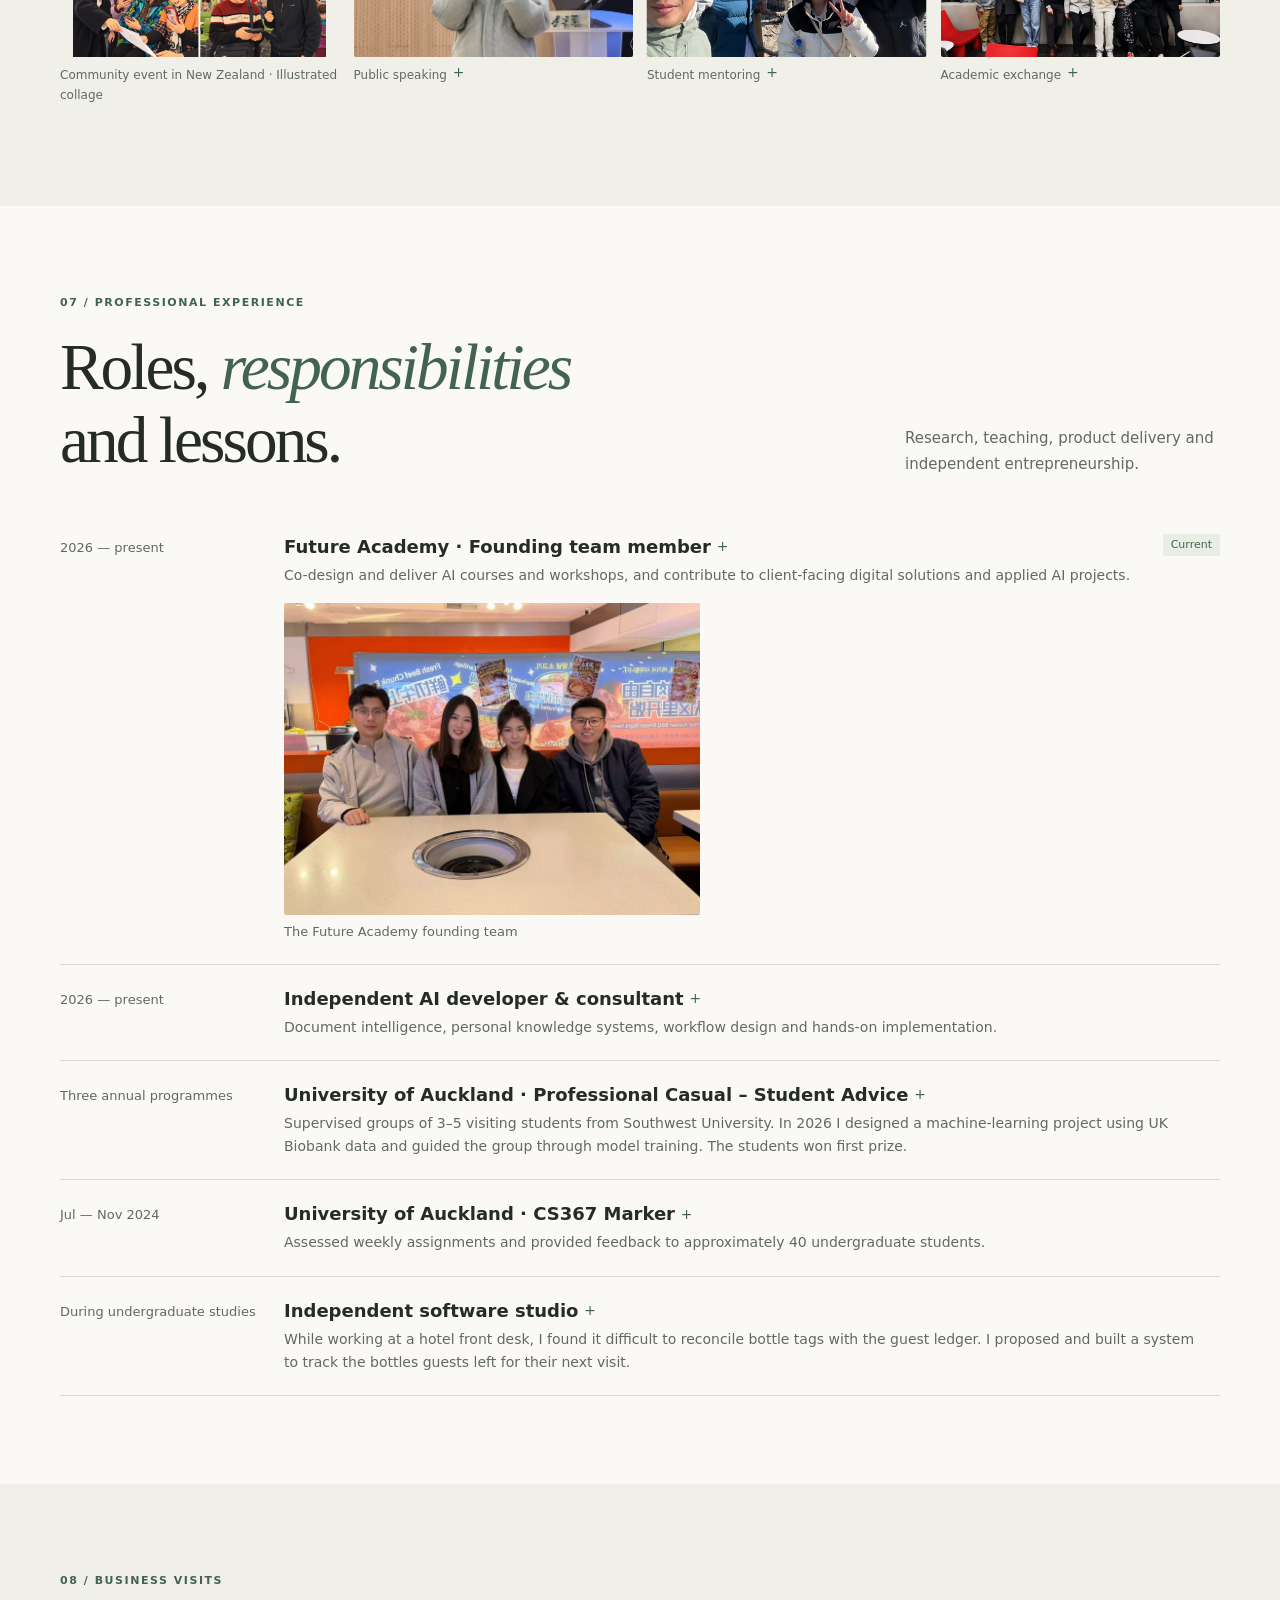
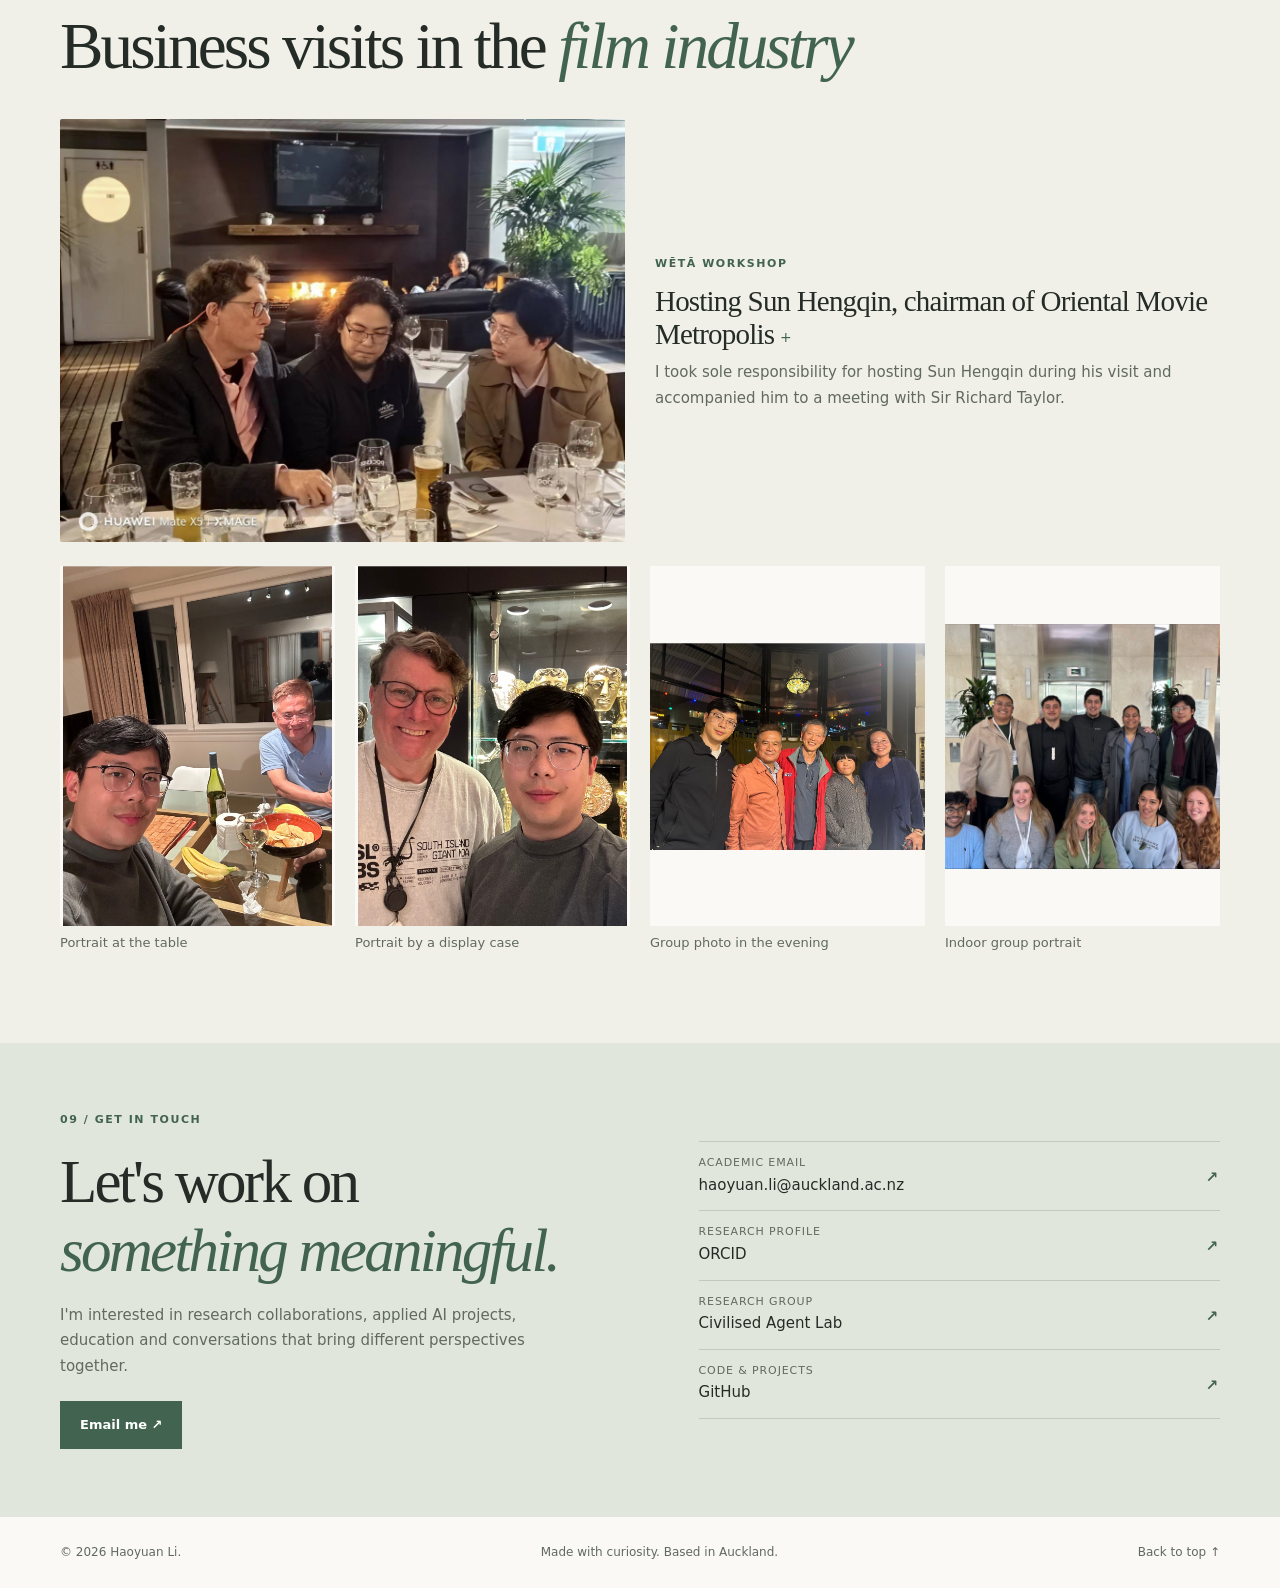
==== commit 07602111: "Complete the business visit gallery with three confirmed group portraits" ====
--- a/index.html
+++ b/index.html
@@ -31,6 +31,9 @@
   </article>
 <div class="visit-photos">
     <figure><a href="assets/business-visit-table.jpg"><img src="assets/business-visit-table.jpg" width="1057" height="1410" loading="lazy" alt="Portrait at the table"></a><figcaption>Portrait at the table</figcaption></figure>
+    <figure><a href="assets/business-visit-display.jpg"><img src="assets/business-visit-display.jpg" width="1057" height="1410" loading="lazy" alt="Portrait by a display case"></a><figcaption>Portrait by a display case</figcaption></figure>
+    <figure><a href="assets/business-visit-group.jpg"><img src="assets/business-visit-group.jpg" width="1057" height="792" loading="lazy" alt="Group photo in the evening"></a><figcaption>Group photo in the evening</figcaption></figure>
+    <figure><a href="assets/business-visit-indoor.jpg"><img src="assets/business-visit-indoor.jpg" width="1152" height="1024" loading="lazy" alt="Indoor group portrait"></a><figcaption>Indoor group portrait</figcaption></figure>
   </div>
 </div></section>
 <section class="contact-section" id="contact"><div class="wrap contact-grid"><div><div class="section-label">09 / Get in touch</div><h2>Let's work on<br><em>something meaningful.</em></h2><p>I'm interested in research collaborations, applied AI projects, education and conversations that bring different perspectives together.</p><a class="button solid" href="mailto:haoyuan.li@auckland.ac.nz">Email me ↗</a></div><div class="contact-links"><a href="mailto:haoyuan.li@auckland.ac.nz"><span>Academic email</span>haoyuan.li@auckland.ac.nz <b>↗</b></a><a href="https://orcid.org/0009-0001-9783-4073" rel="noopener noreferrer" target="_blank"><span>Research profile</span>ORCID <b>↗</b></a><a href="https://www.liuailab.org/" rel="noopener noreferrer" target="_blank"><span>Research group</span>Civilised Agent Lab <b>↗</b></a><a href="https://github.com/nine-mink" rel="noopener noreferrer" target="_blank"><span>Code &amp; projects</span>GitHub <b>↗</b></a></div></div></section>
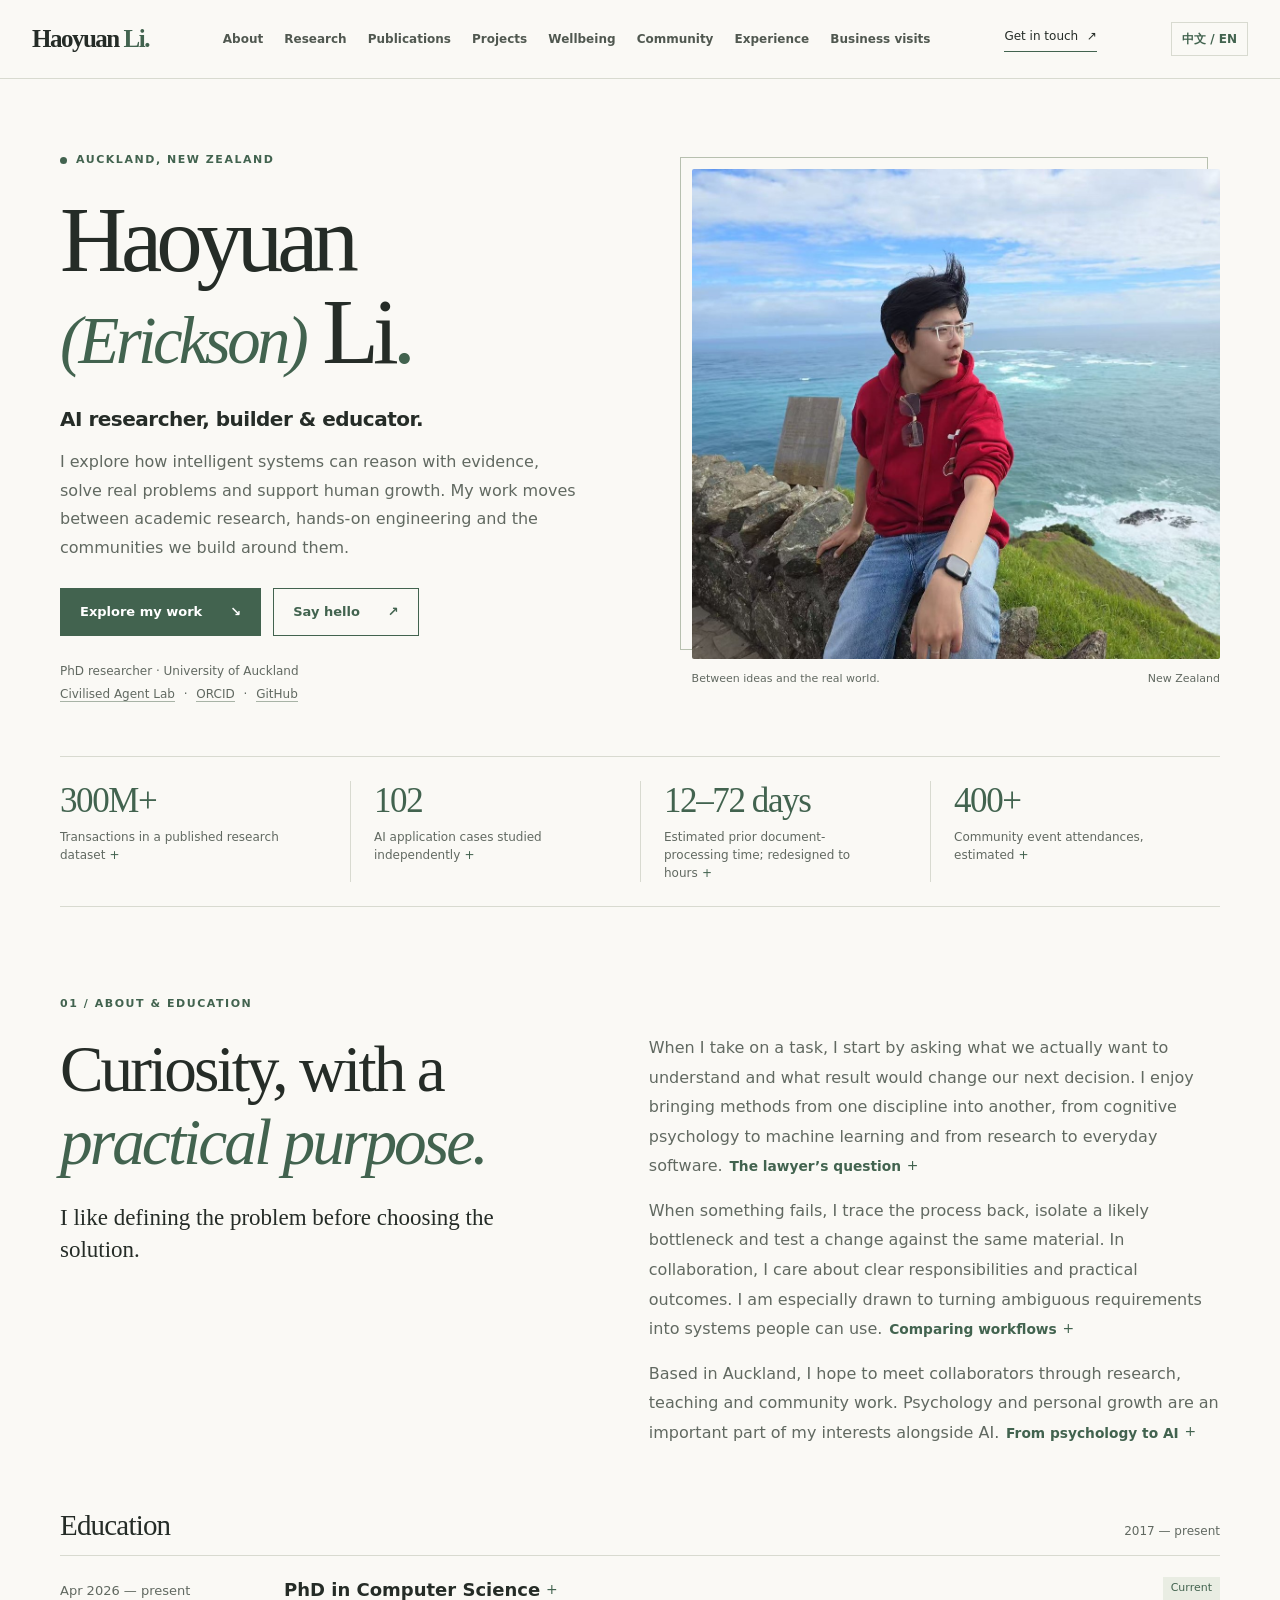
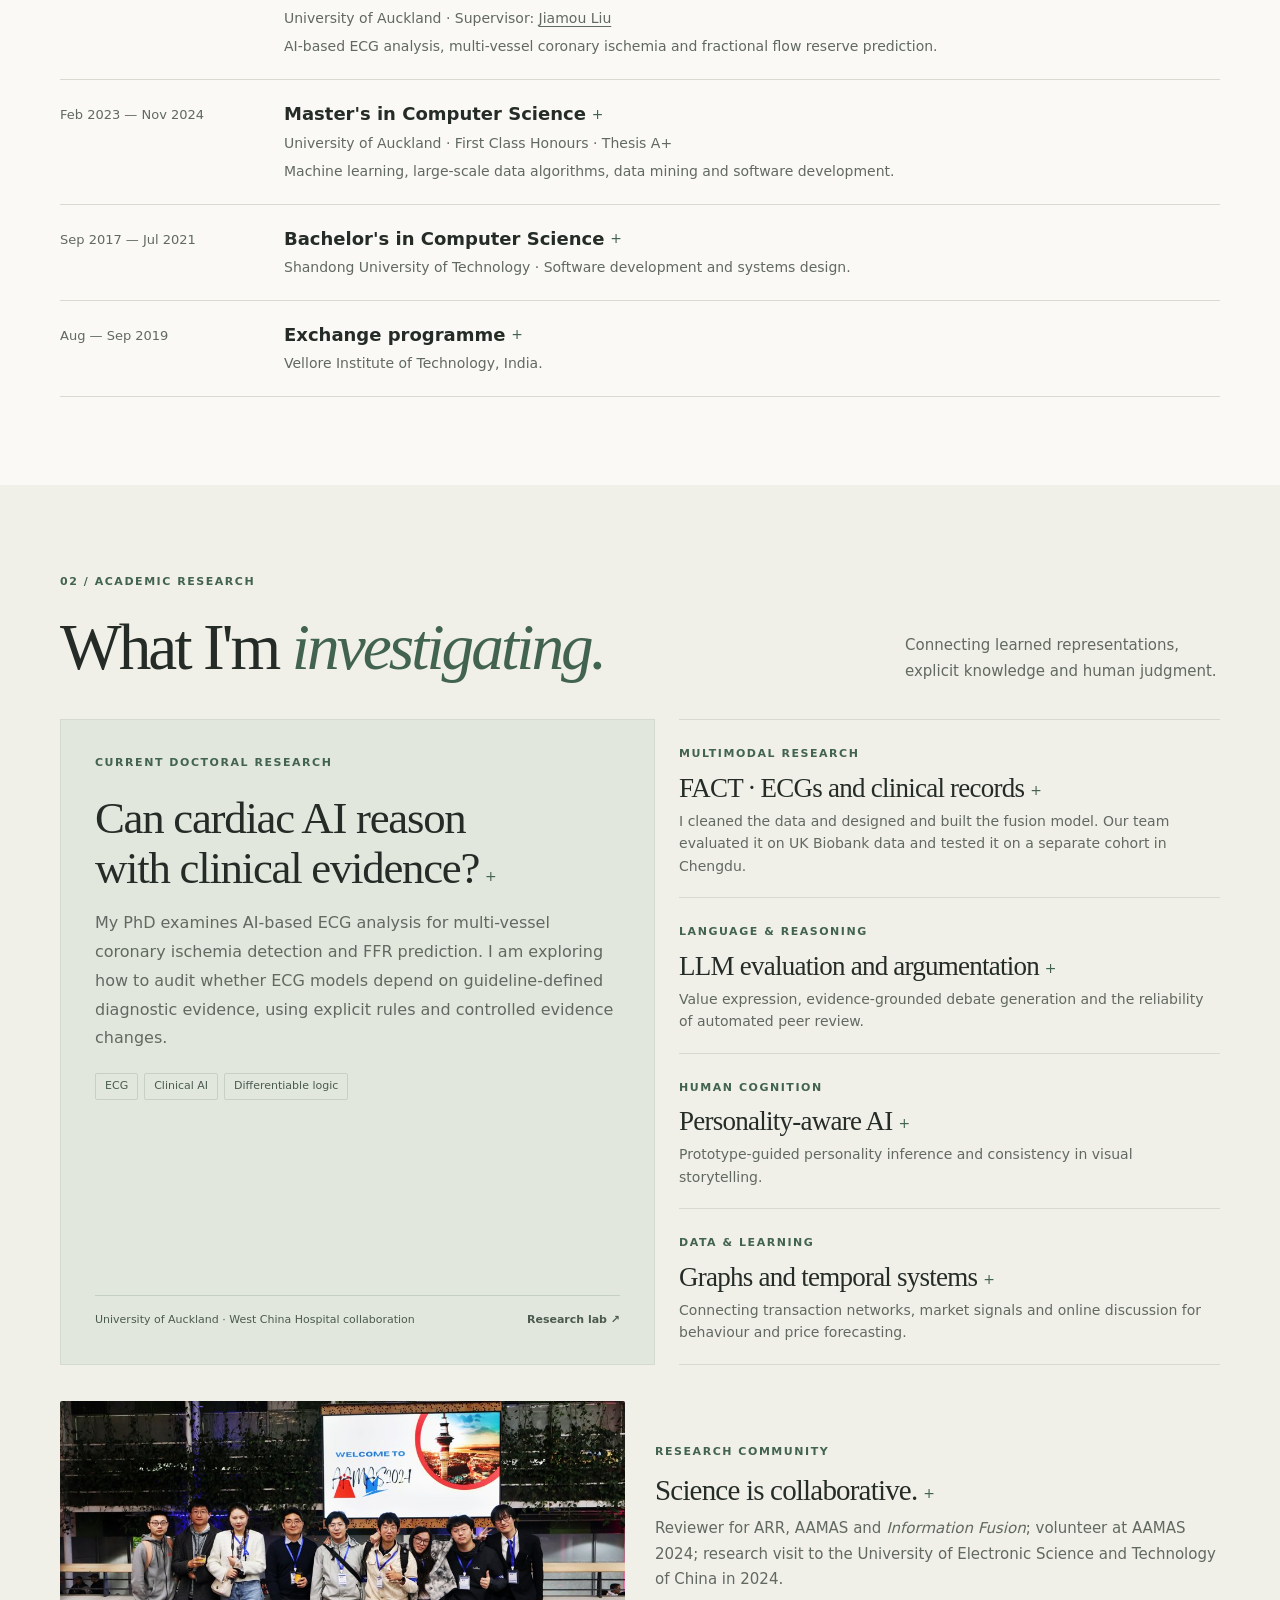
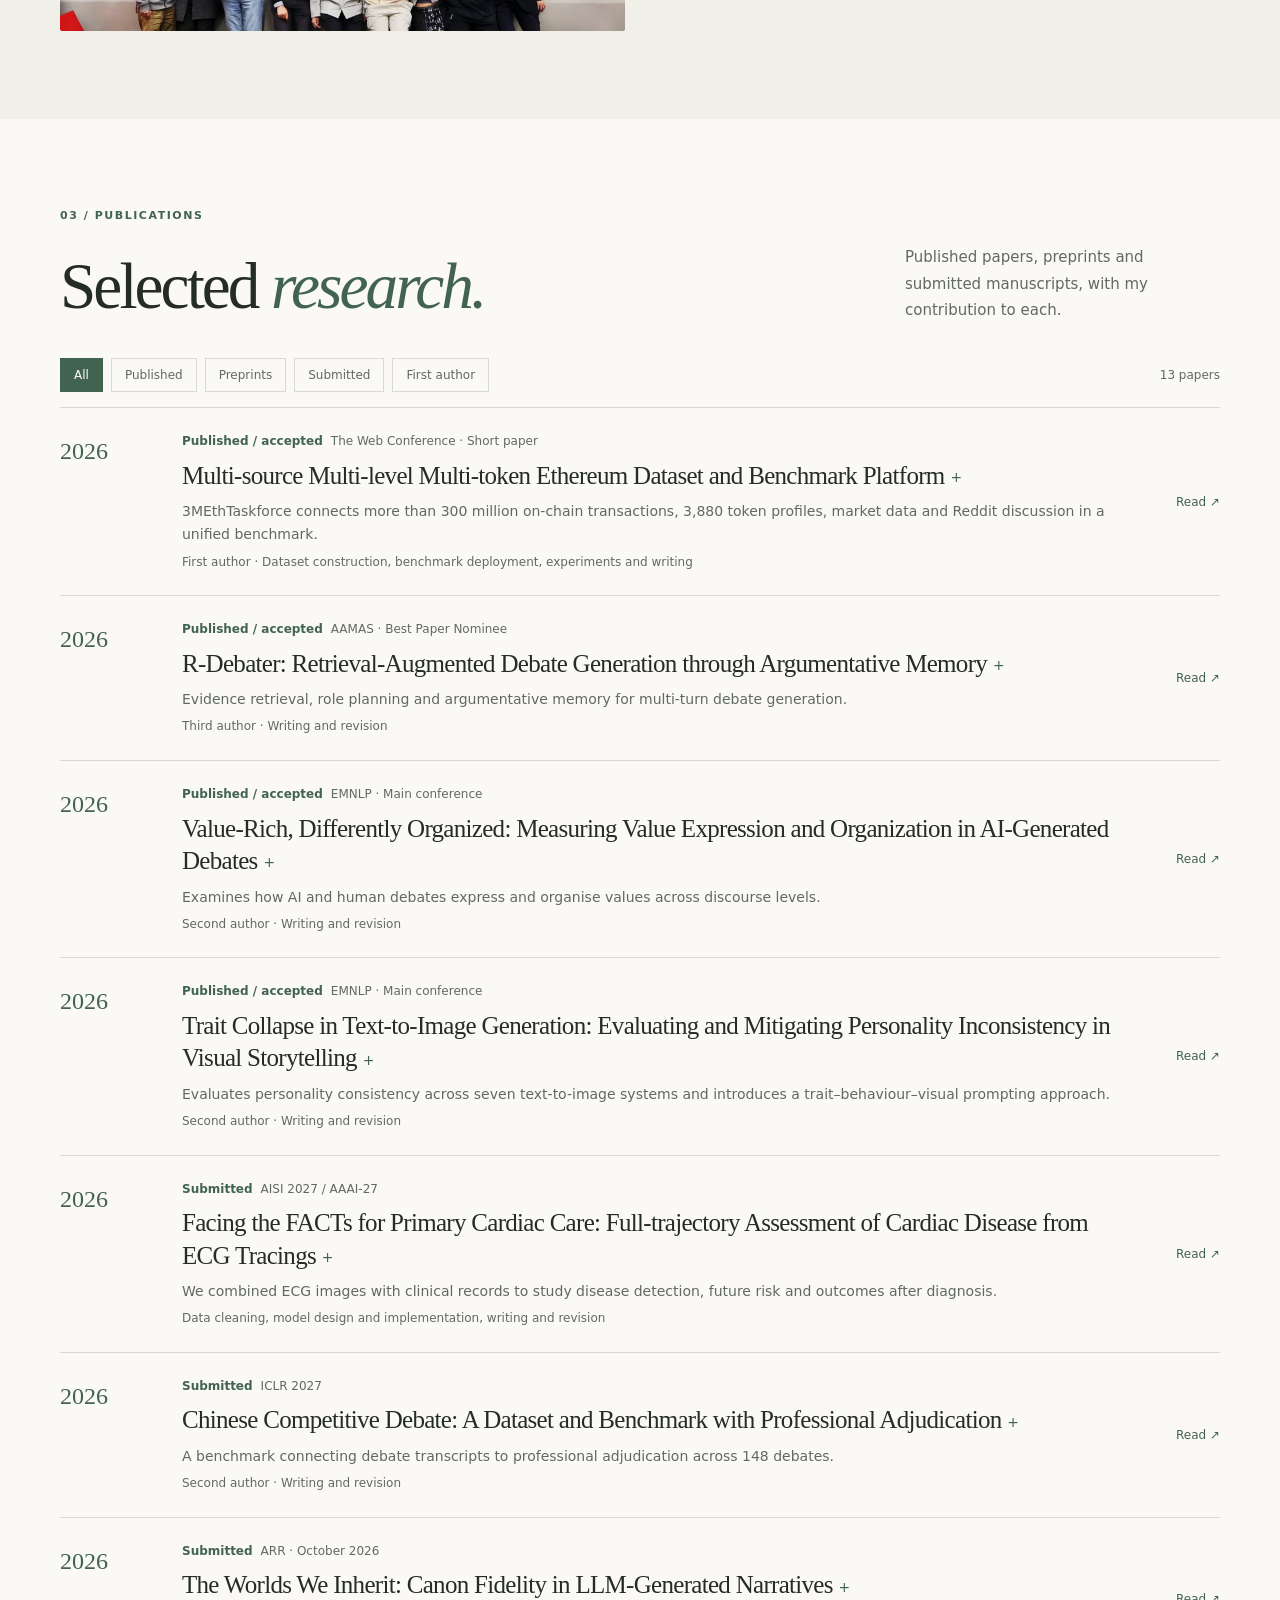
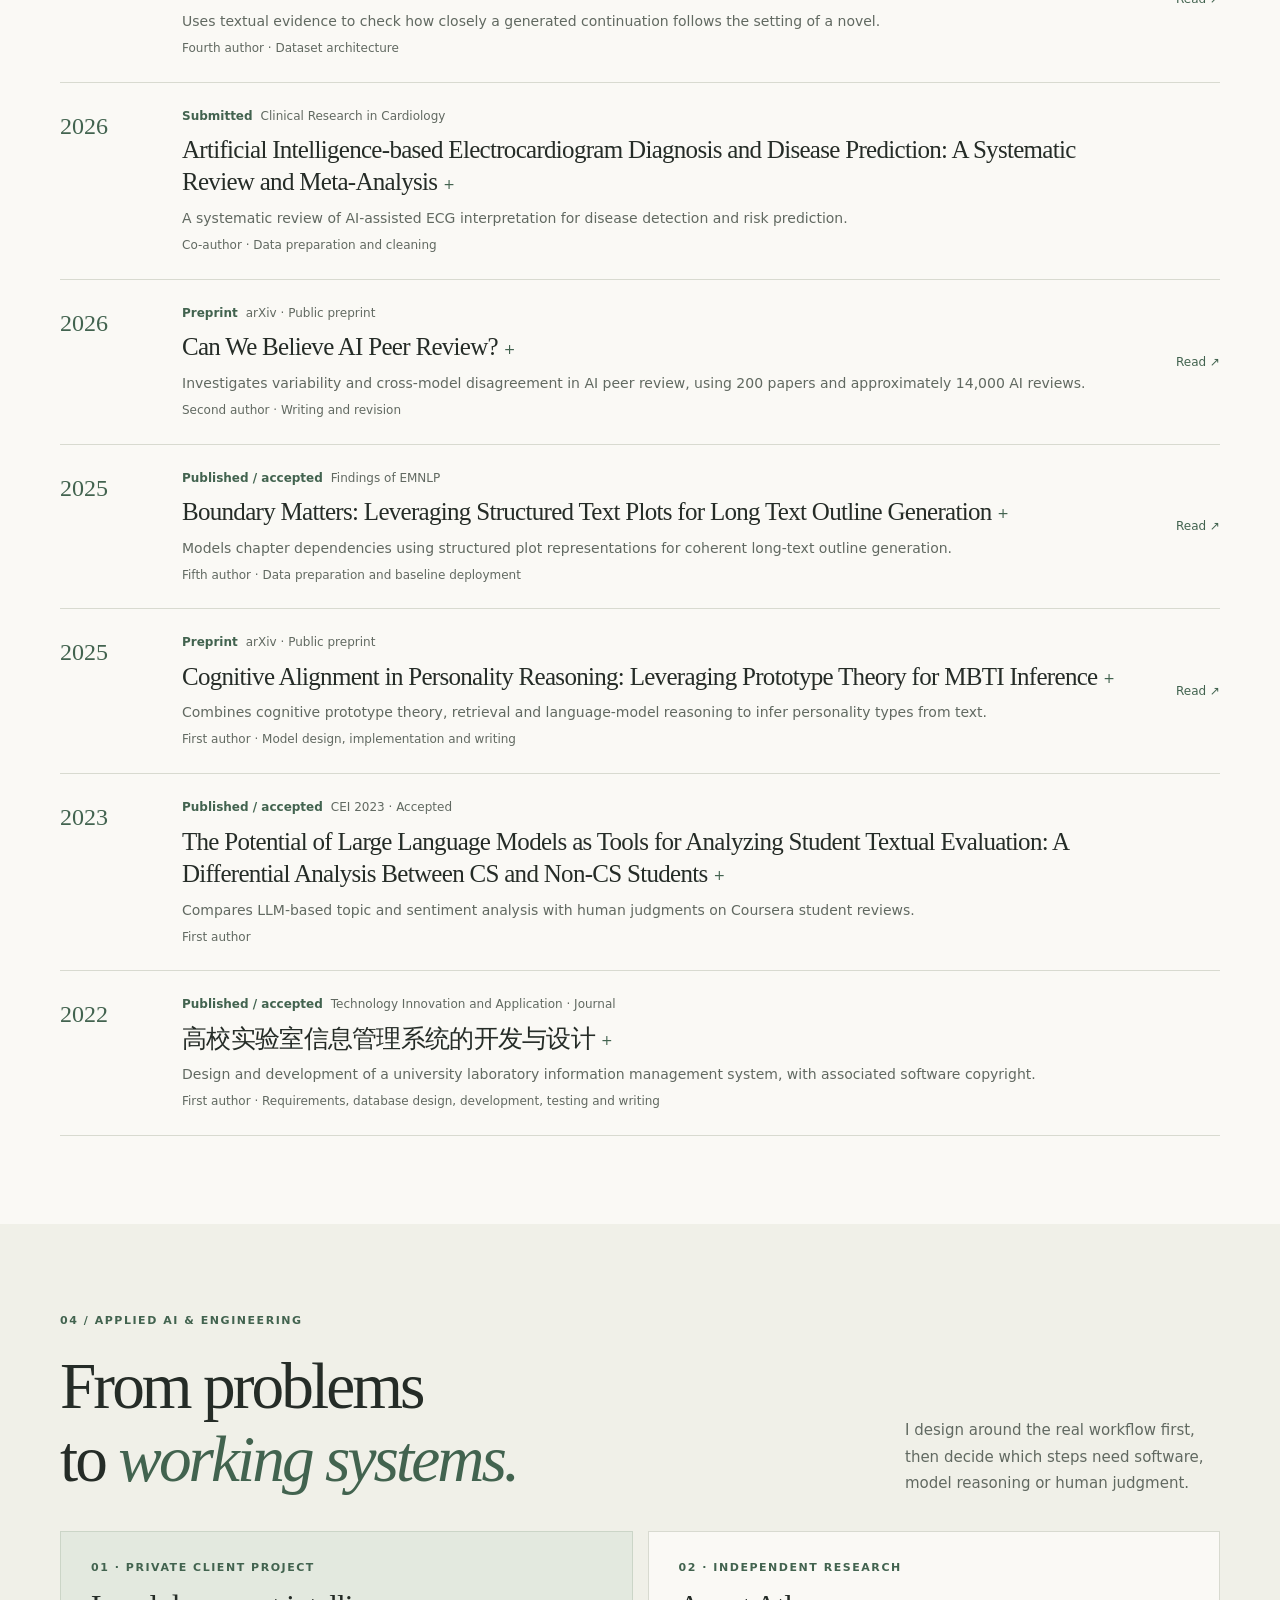
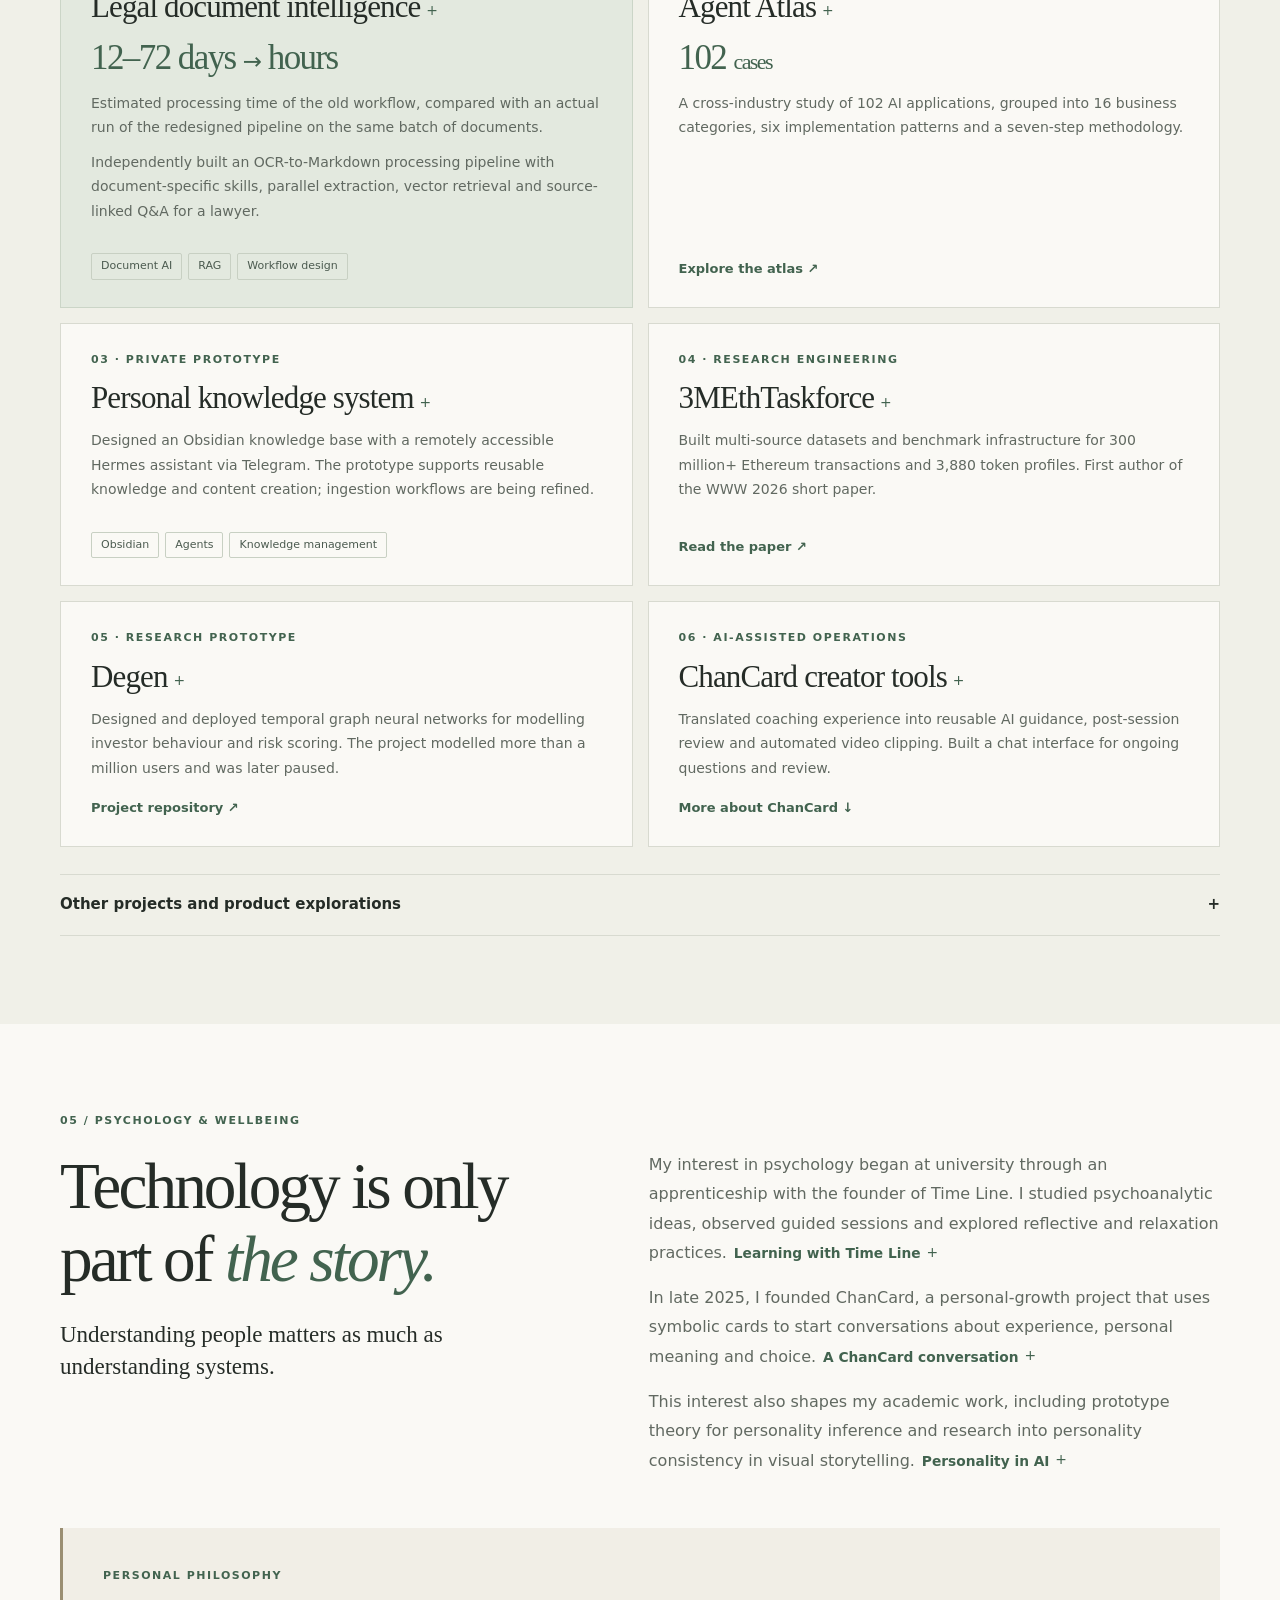
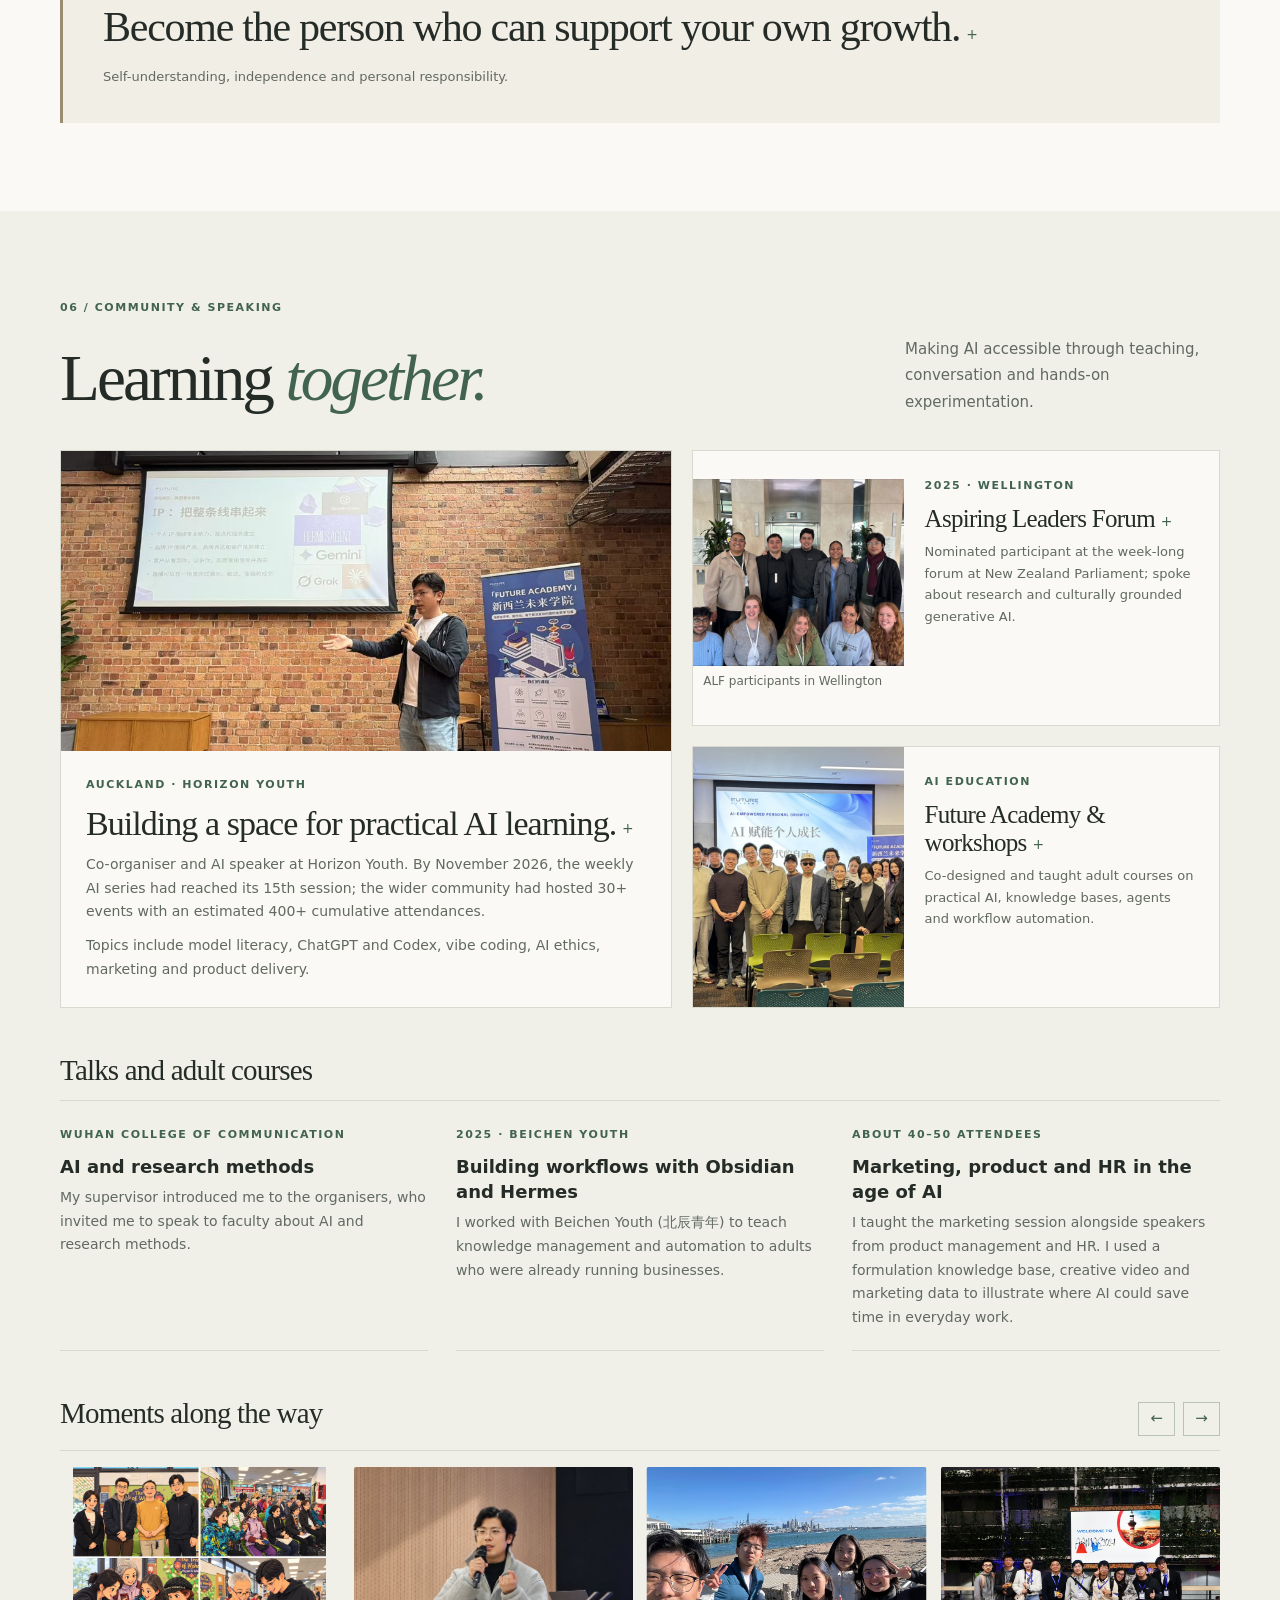
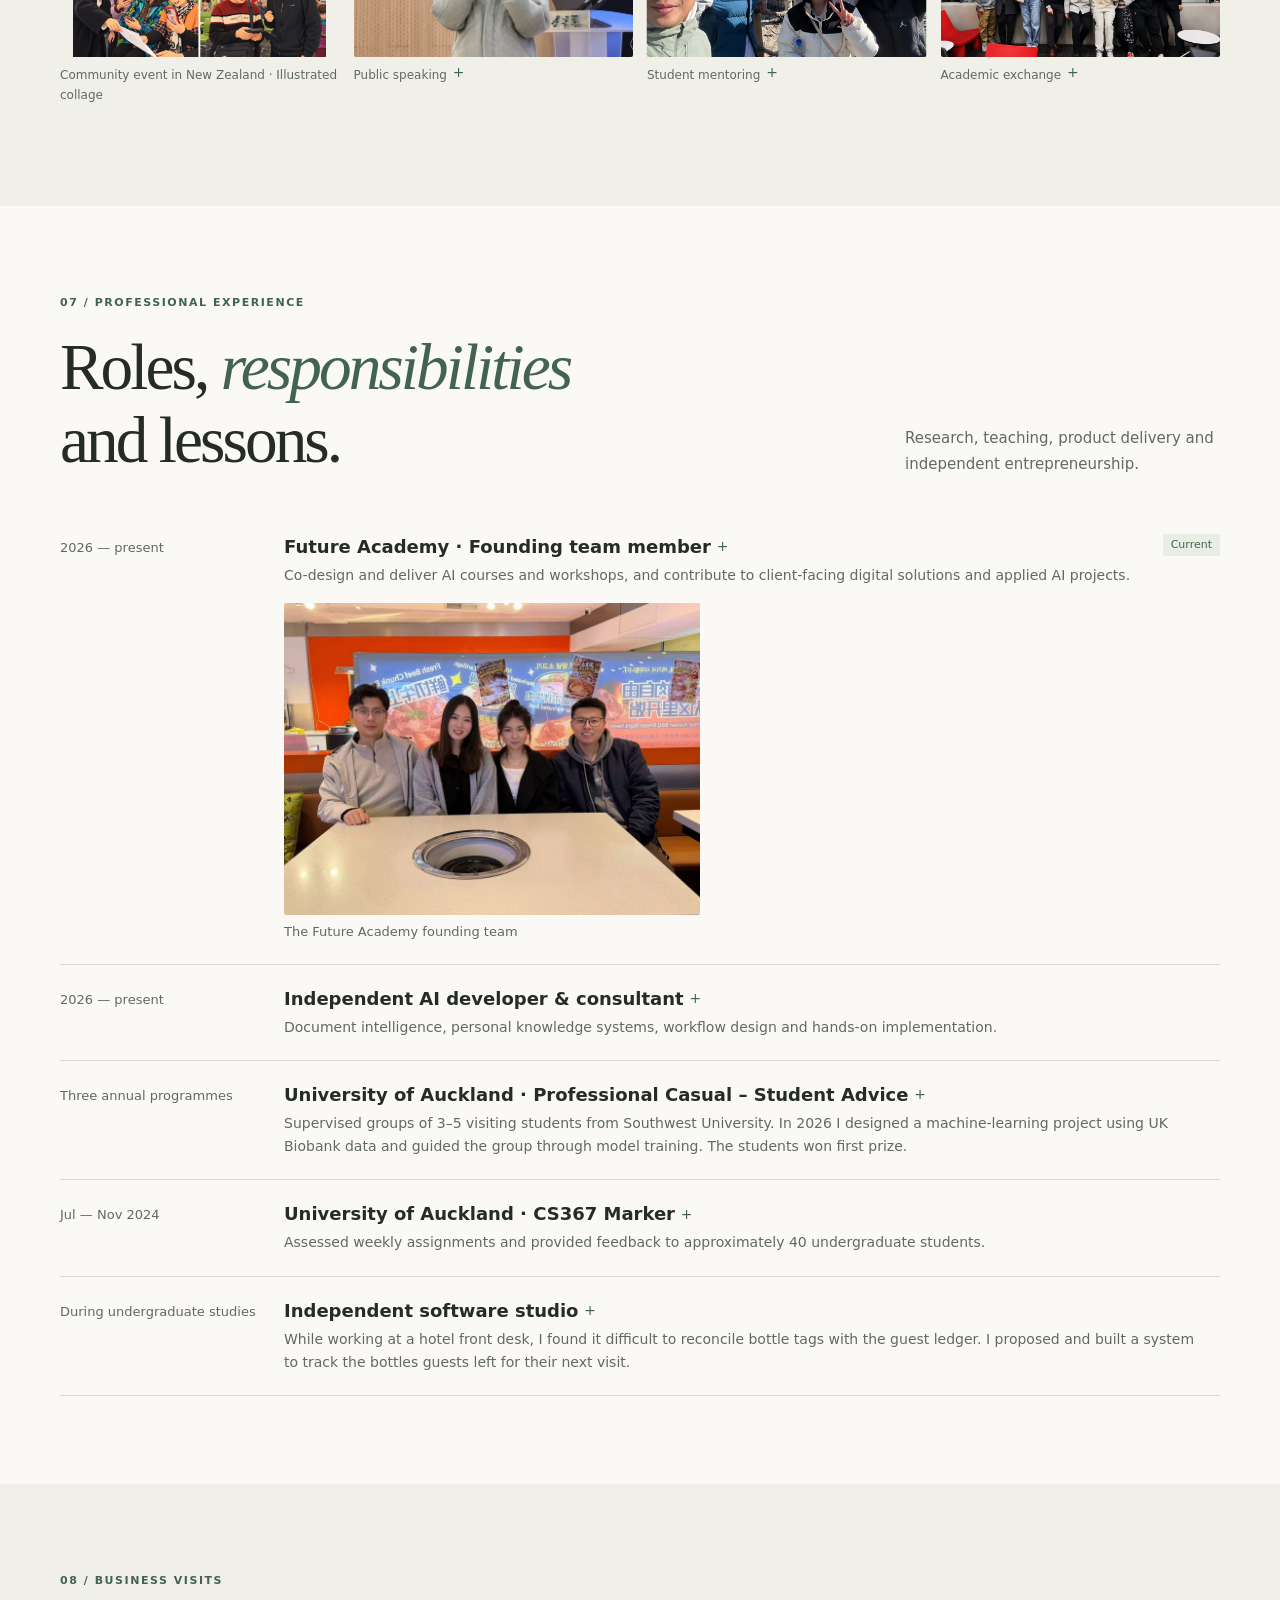
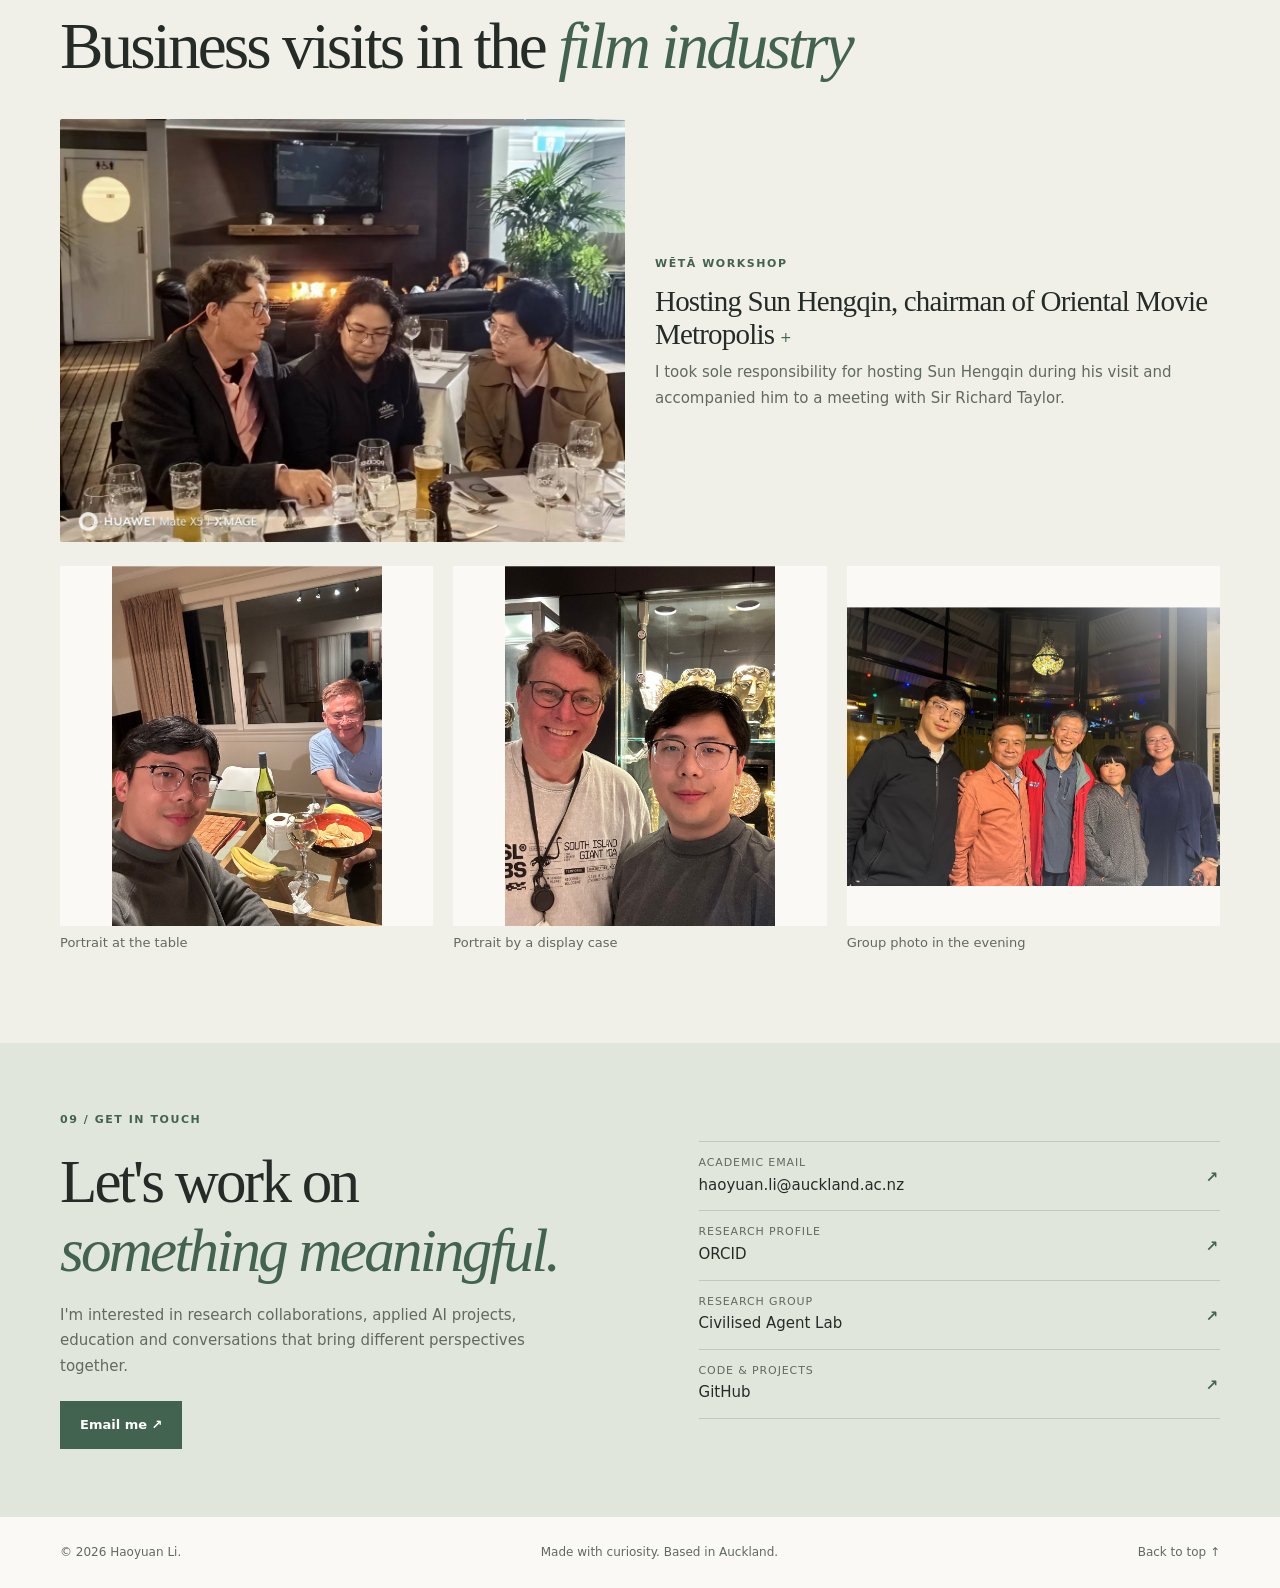
==== commit b4891fa2: "Attribute the indoor group portrait to the Aspiring Leaders Forum" ====
--- a/index.html
+++ b/index.html
@@ -15,7 +15,7 @@
 <section class="wrap section" id="publications"><div class="section-label">03 / Publications</div><div class="section-head"><h2>Selected <em>research.</em></h2><p>Published papers, preprints and submitted manuscripts, with my contribution to each.</p></div><div class="pub-toolbar"><div aria-label="Filter publications" class="filters" role="group"><button aria-pressed="true" class="active" data-filter="all">All</button><button aria-pressed="false" data-filter="published">Published</button><button aria-pressed="false" data-filter="preprint">Preprints</button><button aria-pressed="false" data-filter="submitted">Submitted</button><button aria-pressed="false" data-filter="first">First author</button></div><span aria-live="polite" id="paperCount"></span></div><div id="paperList"></div><noscript><p>Please enable JavaScript to filter and display publications.</p></noscript></section>
 <section class="section wash" id="projects"><div class="wrap"><div class="section-label">04 / Applied AI &amp; engineering</div><div class="section-head"><h2>From problems<br>to <em>working systems.</em></h2><p>I design around the real workflow first, then decide which steps need software, model reasoning or human judgment.</p></div><div class="project-grid"><article class="project featured" data-detail-card="legal"><div class="label">01 · Private client project</div><h3><button type="button" class="detail-trigger" data-detail="legal" aria-haspopup="dialog" aria-controls="entry-dialog" aria-label="Read details — Legal document intelligence">Legal document intelligence<span class="detail-plus" aria-hidden="true">+</span></button></h3><div class="metric">12–72 days <span>→</span> hours</div><p>Estimated processing time of the old workflow, compared with an actual run of the redesigned pipeline on the same batch of documents.</p><p>Independently built an OCR-to-Markdown processing pipeline with document-specific skills, parallel extraction, vector retrieval and source-linked Q&amp;A for a lawyer.</p><div class="tags"><span>Document AI</span><span>RAG</span><span>Workflow design</span></div></article><article class="project" data-detail-card="atlas"><div class="label">02 · Independent research</div><h3><button type="button" class="detail-trigger" data-detail="atlas" aria-haspopup="dialog" aria-controls="entry-dialog" aria-label="Read details — Agent Atlas">Agent Atlas<span class="detail-plus" aria-hidden="true">+</span></button></h3><div class="metric">102 <small>cases</small></div><p>A cross-industry study of 102 AI applications, grouped into 16 business categories, six implementation patterns and a seven-step methodology.</p><a class="text-link" href="https://agent-atlas-gallery.dewy-civet-6976.chatgpt.site" rel="noopener noreferrer" target="_blank">Explore the atlas ↗</a></article><article class="project" data-detail-card="knowledge"><div class="label">03 · Private prototype</div><h3><button type="button" class="detail-trigger" data-detail="knowledge" aria-haspopup="dialog" aria-controls="entry-dialog" aria-label="Read details — Personal knowledge system">Personal knowledge system<span class="detail-plus" aria-hidden="true">+</span></button></h3><p>Designed an Obsidian knowledge base with a remotely accessible Hermes assistant via Telegram. The prototype supports reusable knowledge and content creation; ingestion workflows are being refined.</p><div class="tags"><span>Obsidian</span><span>Agents</span><span>Knowledge management</span></div></article><article class="project" data-detail-card="eth"><div class="label">04 · Research engineering</div><h3><button type="button" class="detail-trigger" data-detail="eth" aria-haspopup="dialog" aria-controls="entry-dialog" aria-label="Read details — 3MEthTaskforce">3MEthTaskforce<span class="detail-plus" aria-hidden="true">+</span></button></h3><p>Built multi-source datasets and benchmark infrastructure for 300 million+ Ethereum transactions and 3,880 token profiles. First author of the WWW 2026 short paper.</p><a class="text-link" href="https://arxiv.org/abs/2501.11906" rel="noopener noreferrer" target="_blank">Read the paper ↗</a></article><article class="project" data-detail-card="degen"><div class="label">05 · Research prototype</div><h3><button type="button" class="detail-trigger" data-detail="degen" aria-haspopup="dialog" aria-controls="entry-dialog" aria-label="Read details — Degen">Degen<span class="detail-plus" aria-hidden="true">+</span></button></h3><p>Designed and deployed temporal graph neural networks for modelling investor behaviour and risk scoring. The project modelled more than a million users and was later paused.</p><a class="text-link" href="https://github.com/Lulzx/degen" rel="noopener noreferrer" target="_blank">Project repository ↗</a></article><article class="project" data-detail-card="creator"><div class="label">06 · AI-assisted operations</div><h3><button type="button" class="detail-trigger" data-detail="creator" aria-haspopup="dialog" aria-controls="entry-dialog" aria-label="Read details — ChanCard creator tools">ChanCard creator tools<span class="detail-plus" aria-hidden="true">+</span></button></h3><p>Translated coaching experience into reusable AI guidance, post-session review and automated video clipping. Built a chat interface for ongoing questions and review.</p><a class="text-link" href="#wellbeing">More about ChanCard ↓</a></article></div><details class="other-projects"><summary>Other projects and product explorations <span>+</span></summary><div><p data-detail-card="swa"><b><button type="button" class="detail-trigger" data-detail="swa" aria-haspopup="dialog" aria-controls="entry-dialog" aria-label="Read details — SWA social media workspace">SWA social media workspace<span class="detail-plus" aria-hidden="true">+</span></button></b> — scoped a phased content management, scheduling and workspace solution.</p><p data-detail-card="grouping"><b><button type="button" class="detail-trigger" data-detail="grouping" aria-haspopup="dialog" aria-controls="entry-dialog" aria-label="Read details — Horizon Youth grouping system">Horizon Youth grouping system<span class="detail-plus" aria-hidden="true">+</span></button></b> — designed registration and manual grouping workflows.</p><p data-detail-card="social"><b><button type="button" class="detail-trigger" data-detail="social" aria-haspopup="dialog" aria-controls="entry-dialog" aria-label="Read details — Social content assistant">Social content assistant<span class="detail-plus" aria-hidden="true">+</span></button></b> — explored mobile publishing handoff and photo-to-content generation.</p><p data-detail-card="travel"><b><button type="button" class="detail-trigger" data-detail="travel" aria-haspopup="dialog" aria-controls="entry-dialog" aria-label="Read details — Medical travel services">Medical travel services<span class="detail-plus" aria-hidden="true">+</span></button></b> — contributed to business planning.</p></div></details></div></section>
 <section class="wrap section" id="wellbeing"><div class="section-label">05 / Psychology &amp; wellbeing</div><div class="intro-grid"><div><h2>Technology is only<br>part of <em>the story.</em></h2><p class="lead">Understanding people matters as much as understanding systems.</p></div><div class="prose"><p data-detail-card="timeline">My interest in psychology began at university through an apprenticeship with the founder of Time Line. I studied psychoanalytic ideas, observed guided sessions and explored reflective and relaxation practices.<button type="button" class="detail-trigger inline-detail" data-detail="timeline" aria-haspopup="dialog" aria-controls="entry-dialog" aria-label="Read details — Learning with Time Line">Learning with Time Line<span class="detail-plus" aria-hidden="true">+</span></button></p><p data-detail-card="chancard">In late 2025, I founded ChanCard, a personal-growth project that uses symbolic cards to start conversations about experience, personal meaning and choice.<button type="button" class="detail-trigger inline-detail" data-detail="chancard" aria-haspopup="dialog" aria-controls="entry-dialog" aria-label="Read details — A ChanCard conversation">A ChanCard conversation<span class="detail-plus" aria-hidden="true">+</span></button></p><p data-detail-card="personality">This interest also shapes my academic work, including prototype theory for personality inference and research into personality consistency in visual storytelling.<button type="button" class="detail-trigger inline-detail" data-detail="personality" aria-haspopup="dialog" aria-controls="entry-dialog" aria-label="Read details — Personality in AI">Personality in AI<span class="detail-plus" aria-hidden="true">+</span></button></p></div></div><div class="wellbeing-note" data-detail-card="philosophy"><span class="label">Personal philosophy</span><blockquote><button type="button" class="detail-trigger" data-detail="philosophy" aria-haspopup="dialog" aria-controls="entry-dialog" aria-label="Read details — Become the person who can support your own growth.">Become the person who can support your own growth.<span class="detail-plus" aria-hidden="true">+</span></button></blockquote><p>Self-understanding, independence and personal responsibility.</p></div></section>
-<section class="section wash" id="community"><div class="wrap"><div class="section-label">06 / Community &amp; speaking</div><div class="section-head"><h2>Learning <em>together.</em></h2><p>Making AI accessible through teaching, conversation and hands-on experimentation.</p></div><div class="community-grid"><article class="community-main" data-detail-card="horizon"><img alt="AI talk at a community event" loading="lazy" src="assets/teaching.jpg"><div class="photo-copy"><div class="label">Auckland · Horizon Youth</div><h3><button type="button" class="detail-trigger" data-detail="horizon" aria-haspopup="dialog" aria-controls="entry-dialog" aria-label="Read details — Building a space for practical AI learning.">Building a space for practical AI learning.<span class="detail-plus" aria-hidden="true">+</span></button></h3><p>Co-organiser and AI speaker at Horizon Youth. By November 2026, the weekly AI series had reached its 15th session; the wider community had hosted 30+ events with an estimated 400+ cumulative attendances.</p><p>Topics include model literacy, ChatGPT and Codex, vibe coding, AI ethics, marketing and product delivery.</p></div></article><div class="community-side"><article data-detail-card="forum"><img alt="Speaking at a leadership forum" loading="lazy" src="assets/forum.jpg"><div><span class="label">2025 · Wellington</span><h3><button type="button" class="detail-trigger" data-detail="forum" aria-haspopup="dialog" aria-controls="entry-dialog" aria-label="Read details — Aspiring Leaders Forum">Aspiring Leaders Forum<span class="detail-plus" aria-hidden="true">+</span></button></h3><p>Nominated participant at the week-long forum at New Zealand Parliament; spoke about research and culturally grounded generative AI.</p></div></article><article data-detail-card="workshop"><img alt="Group photo at an AI learning event" loading="lazy" src="assets/workshop.jpg"><div><span class="label">AI education</span><h3><button type="button" class="detail-trigger" data-detail="workshop" aria-haspopup="dialog" aria-controls="entry-dialog" aria-label="Read details — Future Academy &amp; workshops">Future Academy &amp; workshops<span class="detail-plus" aria-hidden="true">+</span></button></h3><p>Co-designed and taught adult courses on practical AI, knowledge bases, agents and workflow automation.</p></div></article></div></div><div class="subhead"><h3>Talks and adult courses</h3></div>
+<section class="section wash" id="community"><div class="wrap"><div class="section-label">06 / Community &amp; speaking</div><div class="section-head"><h2>Learning <em>together.</em></h2><p>Making AI accessible through teaching, conversation and hands-on experimentation.</p></div><div class="community-grid"><article class="community-main" data-detail-card="horizon"><img alt="AI talk at a community event" loading="lazy" src="assets/teaching.jpg"><div class="photo-copy"><div class="label">Auckland · Horizon Youth</div><h3><button type="button" class="detail-trigger" data-detail="horizon" aria-haspopup="dialog" aria-controls="entry-dialog" aria-label="Read details — Building a space for practical AI learning.">Building a space for practical AI learning.<span class="detail-plus" aria-hidden="true">+</span></button></h3><p>Co-organiser and AI speaker at Horizon Youth. By November 2026, the weekly AI series had reached its 15th session; the wider community had hosted 30+ events with an estimated 400+ cumulative attendances.</p><p>Topics include model literacy, ChatGPT and Codex, vibe coding, AI ethics, marketing and product delivery.</p></div></article><div class="community-side"><article data-detail-card="forum" id="aspiring-leaders-forum"><figure class="forum-photo"><a href="assets/alf-group.jpg"><img src="assets/alf-group.jpg" loading="lazy" width="1152" height="1024" alt="Participants gathered indoors at the Aspiring Leaders Forum in Wellington"></a><figcaption>ALF participants in Wellington</figcaption></figure><div><span class="label">2025 · Wellington</span><h3><button type="button" class="detail-trigger" data-detail="forum" aria-haspopup="dialog" aria-controls="entry-dialog" aria-label="Read details — Aspiring Leaders Forum">Aspiring Leaders Forum<span class="detail-plus" aria-hidden="true">+</span></button></h3><p>Nominated participant at the week-long forum at New Zealand Parliament; spoke about research and culturally grounded generative AI.</p></div></article><article data-detail-card="workshop"><img alt="Group photo at an AI learning event" loading="lazy" src="assets/workshop.jpg"><div><span class="label">AI education</span><h3><button type="button" class="detail-trigger" data-detail="workshop" aria-haspopup="dialog" aria-controls="entry-dialog" aria-label="Read details — Future Academy &amp; workshops">Future Academy &amp; workshops<span class="detail-plus" aria-hidden="true">+</span></button></h3><p>Co-designed and taught adult courses on practical AI, knowledge bases, agents and workflow automation.</p></div></article></div></div><div class="subhead"><h3>Talks and adult courses</h3></div>
 <div class="talk-list">
   <article><span class="label">Wuhan College of Communication</span><h4>AI and research methods</h4><p>My supervisor introduced me to the organisers, who invited me to speak to faculty about AI and research methods.</p></article>
   <article><span class="label">2025 · Beichen Youth</span><h4>Building workflows with Obsidian and Hermes</h4><p>I worked with Beichen Youth (北辰青年) to teach knowledge management and automation to adults who were already running businesses.</p></article>
@@ -33,7 +33,6 @@
     <figure><a href="assets/business-visit-table.jpg"><img src="assets/business-visit-table.jpg" width="1057" height="1410" loading="lazy" alt="Portrait at the table"></a><figcaption>Portrait at the table</figcaption></figure>
     <figure><a href="assets/business-visit-display.jpg"><img src="assets/business-visit-display.jpg" width="1057" height="1410" loading="lazy" alt="Portrait by a display case"></a><figcaption>Portrait by a display case</figcaption></figure>
     <figure><a href="assets/business-visit-group.jpg"><img src="assets/business-visit-group.jpg" width="1057" height="792" loading="lazy" alt="Group photo in the evening"></a><figcaption>Group photo in the evening</figcaption></figure>
-    <figure><a href="assets/business-visit-indoor.jpg"><img src="assets/business-visit-indoor.jpg" width="1152" height="1024" loading="lazy" alt="Indoor group portrait"></a><figcaption>Indoor group portrait</figcaption></figure>
   </div>
 </div></section>
 <section class="contact-section" id="contact"><div class="wrap contact-grid"><div><div class="section-label">09 / Get in touch</div><h2>Let's work on<br><em>something meaningful.</em></h2><p>I'm interested in research collaborations, applied AI projects, education and conversations that bring different perspectives together.</p><a class="button solid" href="mailto:haoyuan.li@auckland.ac.nz">Email me ↗</a></div><div class="contact-links"><a href="mailto:haoyuan.li@auckland.ac.nz"><span>Academic email</span>haoyuan.li@auckland.ac.nz <b>↗</b></a><a href="https://orcid.org/0009-0001-9783-4073" rel="noopener noreferrer" target="_blank"><span>Research profile</span>ORCID <b>↗</b></a><a href="https://www.liuailab.org/" rel="noopener noreferrer" target="_blank"><span>Research group</span>Civilised Agent Lab <b>↗</b></a><a href="https://github.com/nine-mink" rel="noopener noreferrer" target="_blank"><span>Code &amp; projects</span>GitHub <b>↗</b></a></div></div></section>
--- a/styles.css
+++ b/styles.css
@@ -104,3 +104,8 @@
 .visit-photos img { height:clamp(235px,30vw,360px); object-fit:contain; background:var(--paper); }
 .visit-photos figcaption { margin-top:6px; color:var(--muted); font-size:13px; }
 .visit-photos a, .business-visit a { cursor:zoom-in; }
+
+.forum-photo { margin:0; align-self:center; }
+.forum-photo a { display:block; cursor:zoom-in; }
+.community-side .forum-photo img { height:auto; min-height:0; }
+.forum-photo figcaption { padding:5px 10px; font-size:12px; color:var(--muted); }
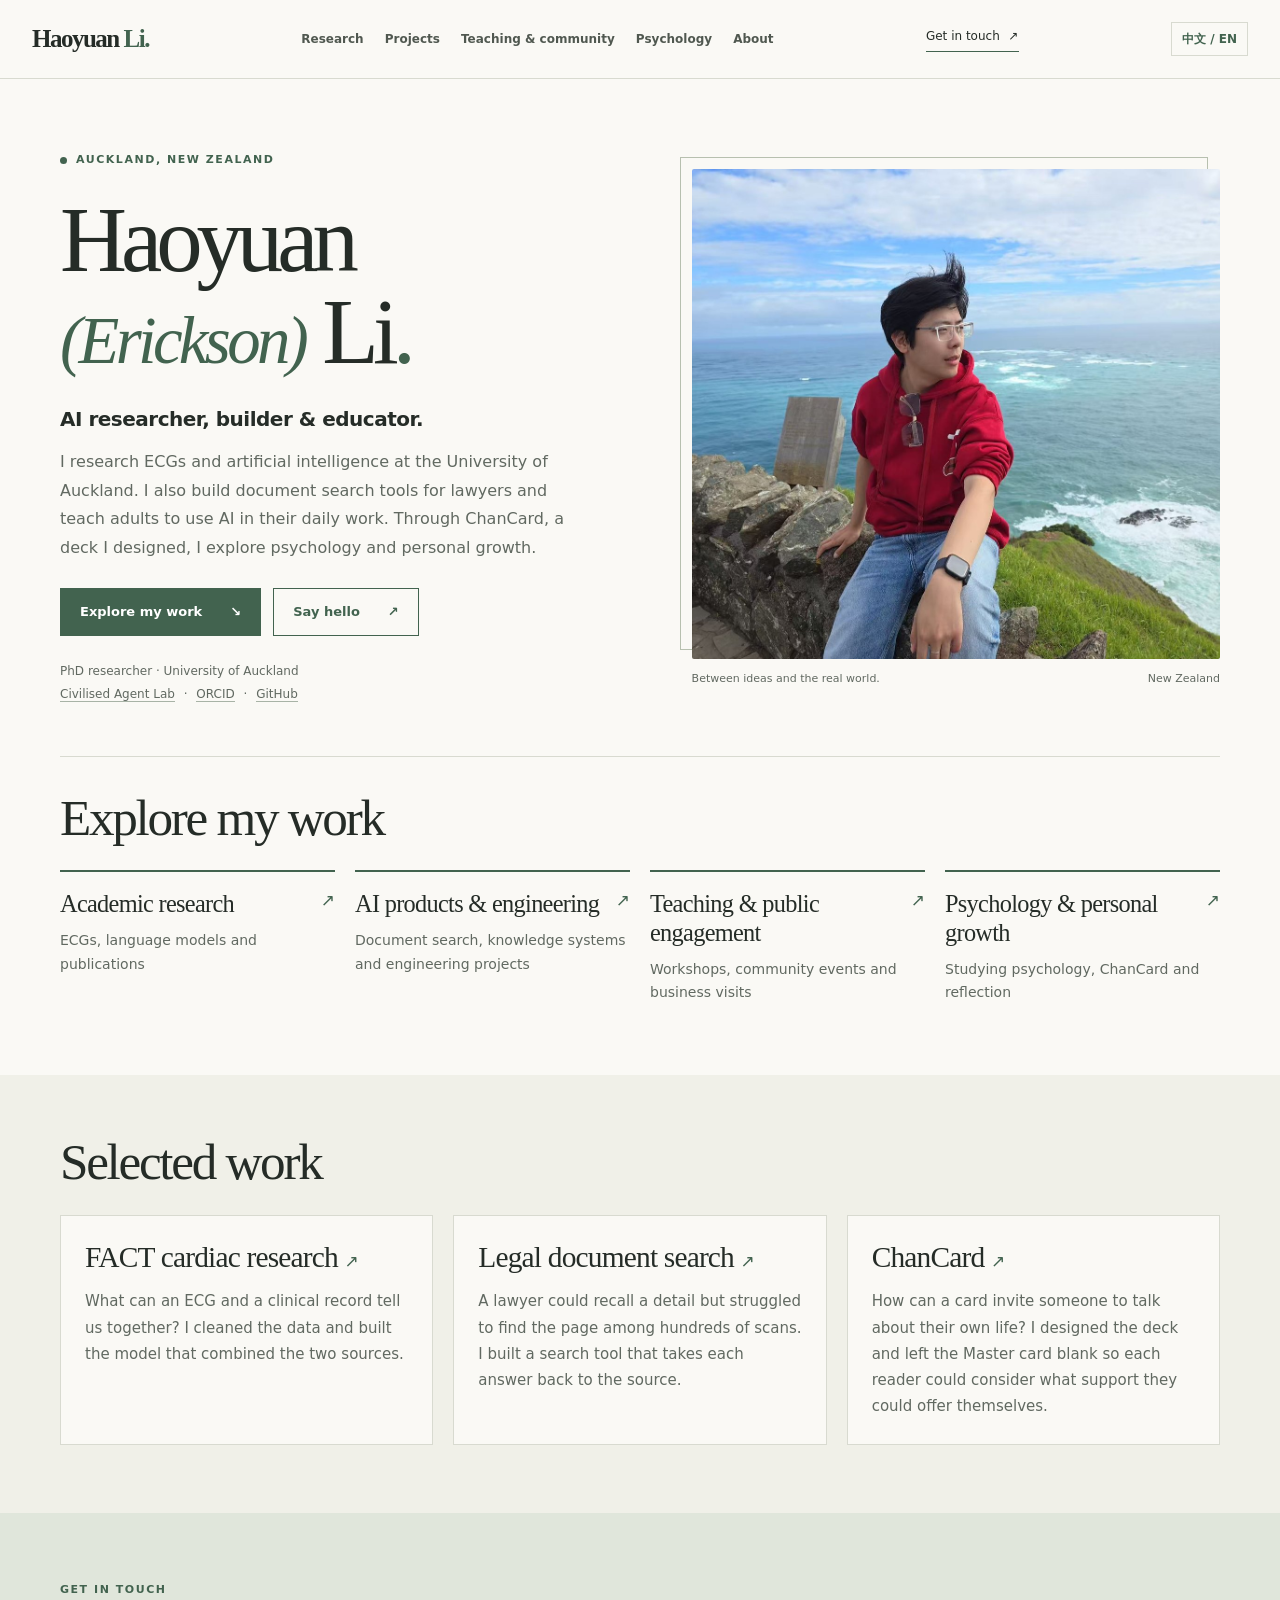
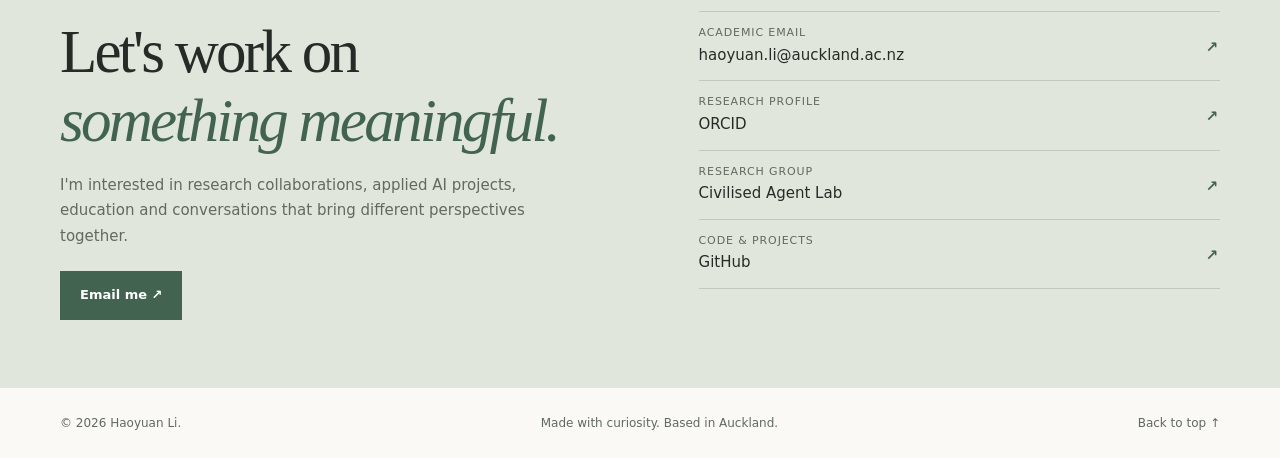
==== commit 409feafe: "Organize the bilingual portfolio around four areas and three featured cases" ====
--- a/index.html
+++ b/index.html
@@ -1,39 +1,17 @@
 <!DOCTYPE html>
 <html lang="en">
 <head>
-<meta charset="utf-8"><meta content="width=device-width,initial-scale=1" name="viewport"><meta content="#f8f7f2" name="theme-color"><meta content="Haoyuan (Erickson) Li — AI researcher, builder and educator based in Auckland, New Zealand." name="description"><title>Haoyuan Li — Research, practice &amp; people</title><link href="styles.css" rel="stylesheet">
+<meta charset="utf-8"><meta content="width=device-width,initial-scale=1" name="viewport"><meta content="#f8f7f2" name="theme-color"><meta content="Haoyuan (Erickson) Li — AI researcher, builder and educator based in Auckland, New Zealand." name="description"><title>Haoyuan Li — Research, practice &amp; people</title><link href="styles.css?v=sections1" rel="stylesheet">
 </head>
-<body>
+<body data-page="home">
 <a class="skip" href="#main">Skip to content</a>
-<header class="site-header"><div class="nav-wrap"><a class="brand" href="#home">Haoyuan<span> Li.</span></a><button aria-controls="navLinks" aria-expanded="false" class="mobile-menu" id="menuToggle">Menu <span>☰</span></button><nav aria-label="Main navigation" id="navLinks"><a href="#about">About</a><a href="#research">Research</a><a href="#publications">Publications</a><a href="#projects">Projects</a><a href="#wellbeing">Wellbeing</a><a href="#community">Community</a><a href="#experience">Experience</a><a href="#business-visits">Business visits</a></nav><a class="nav-contact" href="#contact">Get in touch <span>↗</span></a><a aria-label="切换中文" class="language-switch" href="zh.html">中文 / EN</a></div></header>
+<header class="site-header"><div class="nav-wrap"><a class="brand" href="index.html">Haoyuan<span> Li.</span></a><button aria-controls="navLinks" aria-expanded="false" class="mobile-menu" id="menuToggle">Menu <span>☰</span></button><nav aria-label="Main navigation" id="navLinks"><a href="research.html">Research</a><a href="projects.html">Projects</a><a href="community.html">Teaching &amp; community</a><a href="wellbeing.html">Psychology</a><a href="about.html">About</a></nav><a class="nav-contact" href="#contact">Get in touch <span>↗</span></a><a aria-label="切换中文" class="language-switch" href="zh.html">中文 / EN</a></div></header>
 <main id="main">
-<section class="wrap hero" id="home"><div class="hero-copy"><p class="eyebrow"><span class="small-dot"></span> Auckland, New Zealand</p><h1>Haoyuan<br><em>(Erickson)</em> Li<span class="period">.</span></h1><p class="hero-role">AI researcher, builder &amp; educator.</p><p class="hero-intro">I explore how intelligent systems can reason with evidence, solve real problems and support human growth. My work moves between academic research, hands-on engineering and the communities we build around them.</p><div class="hero-actions"><a class="button solid" href="#research">Explore my work <span>↘</span></a><a class="button outline" href="#contact">Say hello <span>↗</span></a></div><p class="affiliation">PhD researcher · University of Auckland<br><a href="https://www.liuailab.org/" rel="noopener noreferrer" target="_blank">Civilised Agent Lab</a> <span>·</span> <a href="https://orcid.org/0009-0001-9783-4073" rel="noopener noreferrer" target="_blank">ORCID</a> <span>·</span> <a href="https://github.com/nine-mink" rel="noopener noreferrer" target="_blank">GitHub</a></p></div><figure class="hero-photo"><img alt="Haoyuan seated by the ocean" src="assets/portrait.jpg"><figcaption><span>Between ideas and the real world.</span><span>New Zealand</span></figcaption></figure></section>
-<div class="wrap"><div class="stats-strip"><div data-detail-card="eth"><strong><button type="button" class="detail-trigger" data-detail="eth" aria-haspopup="dialog" aria-controls="entry-dialog" aria-label="Read details — 300M+ Transactions in a published research dataset">300M+</button></strong><span class="stat-caption">Transactions in a published research dataset<span class="detail-plus" aria-hidden="true">+</span></span></div><div data-detail-card="atlas"><strong><button type="button" class="detail-trigger" data-detail="atlas" aria-haspopup="dialog" aria-controls="entry-dialog" aria-label="Read details — 102 AI application cases studied independently">102</button></strong><span class="stat-caption">AI application cases studied independently<span class="detail-plus" aria-hidden="true">+</span></span></div><div data-detail-card="legal"><strong><button type="button" class="detail-trigger" data-detail="legal" aria-haspopup="dialog" aria-controls="entry-dialog" aria-label="Read details — 12–72 days Estimated prior document-processing time; redesigned to hours">12–72 days</button></strong><span class="stat-caption">Estimated prior document-processing time; redesigned to hours<span class="detail-plus" aria-hidden="true">+</span></span></div><div data-detail-card="horizon"><strong><button type="button" class="detail-trigger" data-detail="horizon" aria-haspopup="dialog" aria-controls="entry-dialog" aria-label="Read details — 400+ Community event attendances, estimated">400+</button></strong><span class="stat-caption">Community event attendances, estimated<span class="detail-plus" aria-hidden="true">+</span></span></div></div></div>
-<section class="wrap section" id="about"><div class="section-label">01 / About &amp; education</div><div class="intro-grid"><div><h2>Curiosity, with a<br><em>practical purpose.</em></h2><p class="lead">I like defining the problem before choosing the solution.</p></div><div class="prose"><p data-detail-card="approach">When I take on a task, I start by asking what we actually want to understand and what result would change our next decision. I enjoy bringing methods from one discipline into another, from cognitive psychology to machine learning and from research to everyday software.<button type="button" class="detail-trigger inline-detail" data-detail="approach" aria-haspopup="dialog" aria-controls="entry-dialog" aria-label="Read details — The lawyer’s question">The lawyer’s question<span class="detail-plus" aria-hidden="true">+</span></button></p><p data-detail-card="improve">When something fails, I trace the process back, isolate a likely bottleneck and test a change against the same material. In collaboration, I care about clear responsibilities and practical outcomes. I am especially drawn to turning ambiguous requirements into systems people can use.<button type="button" class="detail-trigger inline-detail" data-detail="improve" aria-haspopup="dialog" aria-controls="entry-dialog" aria-label="Read details — Comparing workflows">Comparing workflows<span class="detail-plus" aria-hidden="true">+</span></button></p><p data-detail-card="connections">Based in Auckland, I hope to meet collaborators through research, teaching and community work. Psychology and personal growth are an important part of my interests alongside AI.<button type="button" class="detail-trigger inline-detail" data-detail="connections" aria-haspopup="dialog" aria-controls="entry-dialog" aria-label="Read details — From psychology to AI">From psychology to AI<span class="detail-plus" aria-hidden="true">+</span></button></p></div></div>
-<div class="subhead"><h3>Education</h3><span>2017 — present</span></div><div class="timeline"><article data-detail-card="phd"><time>Apr 2026 — present</time><div><h4><button type="button" class="detail-trigger" data-detail="phd" aria-haspopup="dialog" aria-controls="entry-dialog" aria-label="Read details — PhD in Computer Science">PhD in Computer Science<span class="detail-plus" aria-hidden="true">+</span></button></h4><p>University of Auckland · Supervisor: <a href="https://profiles.auckland.ac.nz/jiamou-liu" rel="noopener noreferrer" target="_blank">Jiamou Liu</a></p><p>AI-based ECG analysis, multi-vessel coronary ischemia and fractional flow reserve prediction.</p></div><span class="tag">Current</span></article><article data-detail-card="masters"><time>Feb 2023 — Nov 2024</time><div><h4><button type="button" class="detail-trigger" data-detail="masters" aria-haspopup="dialog" aria-controls="entry-dialog" aria-label="Read details — Master's in Computer Science">Master's in Computer Science<span class="detail-plus" aria-hidden="true">+</span></button></h4><p>University of Auckland · First Class Honours · Thesis A+</p><p>Machine learning, large-scale data algorithms, data mining and software development.</p></div></article><article data-detail-card="bachelor"><time>Sep 2017 — Jul 2021</time><div><h4><button type="button" class="detail-trigger" data-detail="bachelor" aria-haspopup="dialog" aria-controls="entry-dialog" aria-label="Read details — Bachelor's in Computer Science">Bachelor's in Computer Science<span class="detail-plus" aria-hidden="true">+</span></button></h4><p>Shandong University of Technology · Software development and systems design.</p></div></article><article data-detail-card="exchange"><time>Aug — Sep 2019</time><div><h4><button type="button" class="detail-trigger" data-detail="exchange" aria-haspopup="dialog" aria-controls="entry-dialog" aria-label="Read details — Exchange programme">Exchange programme<span class="detail-plus" aria-hidden="true">+</span></button></h4><p>Vellore Institute of Technology, India.</p></div></article></div></section>
-<section class="section wash" id="research"><div class="wrap"><div class="section-label">02 / Academic research</div><div class="section-head"><h2>What I'm <em>investigating.</em></h2><p>Connecting learned representations, explicit knowledge and human judgment.</p></div><div class="research-grid"><article class="research-feature" data-detail-card="ecg"><div class="label">Current doctoral research</div><h3><button type="button" class="detail-trigger" data-detail="ecg" aria-haspopup="dialog" aria-controls="entry-dialog" aria-label="Read details — Can cardiac AI reason with clinical evidence?">Can cardiac AI reason with clinical evidence?<span class="detail-plus" aria-hidden="true">+</span></button></h3><p>My PhD examines AI-based ECG analysis for multi-vessel coronary ischemia detection and FFR prediction. I am exploring how to audit whether ECG models depend on guideline-defined diagnostic evidence, using explicit rules and controlled evidence changes.</p><div class="tags"><span>ECG</span><span>Clinical AI</span><span>Differentiable logic</span></div><div class="feature-bottom"><span>University of Auckland · West China Hospital collaboration</span><a href="https://www.liuailab.org/" rel="noopener noreferrer" target="_blank">Research lab ↗</a></div></article><div class="research-side"><article data-detail-card="fact"><span class="label">Multimodal research</span><h3><button type="button" class="detail-trigger" data-detail="fact" aria-haspopup="dialog" aria-controls="entry-dialog">FACT · ECGs and clinical records<span class="detail-plus" aria-hidden="true">+</span></button></h3><p>I cleaned the data and designed and built the fusion model. Our team evaluated it on UK Biobank data and tested it on a separate cohort in Chengdu.</p></article><article data-detail-card="language"><span class="label">Language &amp; reasoning</span><h3><button type="button" class="detail-trigger" data-detail="language" aria-haspopup="dialog" aria-controls="entry-dialog" aria-label="Read details — LLM evaluation and argumentation">LLM evaluation and argumentation<span class="detail-plus" aria-hidden="true">+</span></button></h3><p>Value expression, evidence-grounded debate generation and the reliability of automated peer review.</p></article><article data-detail-card="personality"><span class="label">Human cognition</span><h3><button type="button" class="detail-trigger" data-detail="personality" aria-haspopup="dialog" aria-controls="entry-dialog" aria-label="Read details — Personality-aware AI">Personality-aware AI<span class="detail-plus" aria-hidden="true">+</span></button></h3><p>Prototype-guided personality inference and consistency in visual storytelling.</p></article><article data-detail-card="graphs"><span class="label">Data &amp; learning</span><h3><button type="button" class="detail-trigger" data-detail="graphs" aria-haspopup="dialog" aria-controls="entry-dialog" aria-label="Read details — Graphs and temporal systems">Graphs and temporal systems<span class="detail-plus" aria-hidden="true">+</span></button></h3><p>Connecting transaction networks, market signals and online discussion for behaviour and price forecasting.</p></article></div></div><div class="research-service" data-detail-card="service"><img alt="Academic group at a research visit" loading="lazy" src="assets/research.jpg"><div><span class="label">Research community</span><h3><button type="button" class="detail-trigger" data-detail="service" aria-haspopup="dialog" aria-controls="entry-dialog" aria-label="Read details — Science is collaborative.">Science is collaborative.<span class="detail-plus" aria-hidden="true">+</span></button></h3><p>Reviewer for ARR, AAMAS and <i>Information Fusion</i>; volunteer at AAMAS 2024; research visit to the University of Electronic Science and Technology of China in 2024.</p></div></div></div></section>
-<section class="wrap section" id="publications"><div class="section-label">03 / Publications</div><div class="section-head"><h2>Selected <em>research.</em></h2><p>Published papers, preprints and submitted manuscripts, with my contribution to each.</p></div><div class="pub-toolbar"><div aria-label="Filter publications" class="filters" role="group"><button aria-pressed="true" class="active" data-filter="all">All</button><button aria-pressed="false" data-filter="published">Published</button><button aria-pressed="false" data-filter="preprint">Preprints</button><button aria-pressed="false" data-filter="submitted">Submitted</button><button aria-pressed="false" data-filter="first">First author</button></div><span aria-live="polite" id="paperCount"></span></div><div id="paperList"></div><noscript><p>Please enable JavaScript to filter and display publications.</p></noscript></section>
-<section class="section wash" id="projects"><div class="wrap"><div class="section-label">04 / Applied AI &amp; engineering</div><div class="section-head"><h2>From problems<br>to <em>working systems.</em></h2><p>I design around the real workflow first, then decide which steps need software, model reasoning or human judgment.</p></div><div class="project-grid"><article class="project featured" data-detail-card="legal"><div class="label">01 · Private client project</div><h3><button type="button" class="detail-trigger" data-detail="legal" aria-haspopup="dialog" aria-controls="entry-dialog" aria-label="Read details — Legal document intelligence">Legal document intelligence<span class="detail-plus" aria-hidden="true">+</span></button></h3><div class="metric">12–72 days <span>→</span> hours</div><p>Estimated processing time of the old workflow, compared with an actual run of the redesigned pipeline on the same batch of documents.</p><p>Independently built an OCR-to-Markdown processing pipeline with document-specific skills, parallel extraction, vector retrieval and source-linked Q&amp;A for a lawyer.</p><div class="tags"><span>Document AI</span><span>RAG</span><span>Workflow design</span></div></article><article class="project" data-detail-card="atlas"><div class="label">02 · Independent research</div><h3><button type="button" class="detail-trigger" data-detail="atlas" aria-haspopup="dialog" aria-controls="entry-dialog" aria-label="Read details — Agent Atlas">Agent Atlas<span class="detail-plus" aria-hidden="true">+</span></button></h3><div class="metric">102 <small>cases</small></div><p>A cross-industry study of 102 AI applications, grouped into 16 business categories, six implementation patterns and a seven-step methodology.</p><a class="text-link" href="https://agent-atlas-gallery.dewy-civet-6976.chatgpt.site" rel="noopener noreferrer" target="_blank">Explore the atlas ↗</a></article><article class="project" data-detail-card="knowledge"><div class="label">03 · Private prototype</div><h3><button type="button" class="detail-trigger" data-detail="knowledge" aria-haspopup="dialog" aria-controls="entry-dialog" aria-label="Read details — Personal knowledge system">Personal knowledge system<span class="detail-plus" aria-hidden="true">+</span></button></h3><p>Designed an Obsidian knowledge base with a remotely accessible Hermes assistant via Telegram. The prototype supports reusable knowledge and content creation; ingestion workflows are being refined.</p><div class="tags"><span>Obsidian</span><span>Agents</span><span>Knowledge management</span></div></article><article class="project" data-detail-card="eth"><div class="label">04 · Research engineering</div><h3><button type="button" class="detail-trigger" data-detail="eth" aria-haspopup="dialog" aria-controls="entry-dialog" aria-label="Read details — 3MEthTaskforce">3MEthTaskforce<span class="detail-plus" aria-hidden="true">+</span></button></h3><p>Built multi-source datasets and benchmark infrastructure for 300 million+ Ethereum transactions and 3,880 token profiles. First author of the WWW 2026 short paper.</p><a class="text-link" href="https://arxiv.org/abs/2501.11906" rel="noopener noreferrer" target="_blank">Read the paper ↗</a></article><article class="project" data-detail-card="degen"><div class="label">05 · Research prototype</div><h3><button type="button" class="detail-trigger" data-detail="degen" aria-haspopup="dialog" aria-controls="entry-dialog" aria-label="Read details — Degen">Degen<span class="detail-plus" aria-hidden="true">+</span></button></h3><p>Designed and deployed temporal graph neural networks for modelling investor behaviour and risk scoring. The project modelled more than a million users and was later paused.</p><a class="text-link" href="https://github.com/Lulzx/degen" rel="noopener noreferrer" target="_blank">Project repository ↗</a></article><article class="project" data-detail-card="creator"><div class="label">06 · AI-assisted operations</div><h3><button type="button" class="detail-trigger" data-detail="creator" aria-haspopup="dialog" aria-controls="entry-dialog" aria-label="Read details — ChanCard creator tools">ChanCard creator tools<span class="detail-plus" aria-hidden="true">+</span></button></h3><p>Translated coaching experience into reusable AI guidance, post-session review and automated video clipping. Built a chat interface for ongoing questions and review.</p><a class="text-link" href="#wellbeing">More about ChanCard ↓</a></article></div><details class="other-projects"><summary>Other projects and product explorations <span>+</span></summary><div><p data-detail-card="swa"><b><button type="button" class="detail-trigger" data-detail="swa" aria-haspopup="dialog" aria-controls="entry-dialog" aria-label="Read details — SWA social media workspace">SWA social media workspace<span class="detail-plus" aria-hidden="true">+</span></button></b> — scoped a phased content management, scheduling and workspace solution.</p><p data-detail-card="grouping"><b><button type="button" class="detail-trigger" data-detail="grouping" aria-haspopup="dialog" aria-controls="entry-dialog" aria-label="Read details — Horizon Youth grouping system">Horizon Youth grouping system<span class="detail-plus" aria-hidden="true">+</span></button></b> — designed registration and manual grouping workflows.</p><p data-detail-card="social"><b><button type="button" class="detail-trigger" data-detail="social" aria-haspopup="dialog" aria-controls="entry-dialog" aria-label="Read details — Social content assistant">Social content assistant<span class="detail-plus" aria-hidden="true">+</span></button></b> — explored mobile publishing handoff and photo-to-content generation.</p><p data-detail-card="travel"><b><button type="button" class="detail-trigger" data-detail="travel" aria-haspopup="dialog" aria-controls="entry-dialog" aria-label="Read details — Medical travel services">Medical travel services<span class="detail-plus" aria-hidden="true">+</span></button></b> — contributed to business planning.</p></div></details></div></section>
-<section class="wrap section" id="wellbeing"><div class="section-label">05 / Psychology &amp; wellbeing</div><div class="intro-grid"><div><h2>Technology is only<br>part of <em>the story.</em></h2><p class="lead">Understanding people matters as much as understanding systems.</p></div><div class="prose"><p data-detail-card="timeline">My interest in psychology began at university through an apprenticeship with the founder of Time Line. I studied psychoanalytic ideas, observed guided sessions and explored reflective and relaxation practices.<button type="button" class="detail-trigger inline-detail" data-detail="timeline" aria-haspopup="dialog" aria-controls="entry-dialog" aria-label="Read details — Learning with Time Line">Learning with Time Line<span class="detail-plus" aria-hidden="true">+</span></button></p><p data-detail-card="chancard">In late 2025, I founded ChanCard, a personal-growth project that uses symbolic cards to start conversations about experience, personal meaning and choice.<button type="button" class="detail-trigger inline-detail" data-detail="chancard" aria-haspopup="dialog" aria-controls="entry-dialog" aria-label="Read details — A ChanCard conversation">A ChanCard conversation<span class="detail-plus" aria-hidden="true">+</span></button></p><p data-detail-card="personality">This interest also shapes my academic work, including prototype theory for personality inference and research into personality consistency in visual storytelling.<button type="button" class="detail-trigger inline-detail" data-detail="personality" aria-haspopup="dialog" aria-controls="entry-dialog" aria-label="Read details — Personality in AI">Personality in AI<span class="detail-plus" aria-hidden="true">+</span></button></p></div></div><div class="wellbeing-note" data-detail-card="philosophy"><span class="label">Personal philosophy</span><blockquote><button type="button" class="detail-trigger" data-detail="philosophy" aria-haspopup="dialog" aria-controls="entry-dialog" aria-label="Read details — Become the person who can support your own growth.">Become the person who can support your own growth.<span class="detail-plus" aria-hidden="true">+</span></button></blockquote><p>Self-understanding, independence and personal responsibility.</p></div></section>
-<section class="section wash" id="community"><div class="wrap"><div class="section-label">06 / Community &amp; speaking</div><div class="section-head"><h2>Learning <em>together.</em></h2><p>Making AI accessible through teaching, conversation and hands-on experimentation.</p></div><div class="community-grid"><article class="community-main" data-detail-card="horizon"><img alt="AI talk at a community event" loading="lazy" src="assets/teaching.jpg"><div class="photo-copy"><div class="label">Auckland · Horizon Youth</div><h3><button type="button" class="detail-trigger" data-detail="horizon" aria-haspopup="dialog" aria-controls="entry-dialog" aria-label="Read details — Building a space for practical AI learning.">Building a space for practical AI learning.<span class="detail-plus" aria-hidden="true">+</span></button></h3><p>Co-organiser and AI speaker at Horizon Youth. By November 2026, the weekly AI series had reached its 15th session; the wider community had hosted 30+ events with an estimated 400+ cumulative attendances.</p><p>Topics include model literacy, ChatGPT and Codex, vibe coding, AI ethics, marketing and product delivery.</p></div></article><div class="community-side"><article data-detail-card="forum" id="aspiring-leaders-forum"><figure class="forum-photo"><a href="assets/alf-group.jpg"><img src="assets/alf-group.jpg" loading="lazy" width="1152" height="1024" alt="Participants gathered indoors at the Aspiring Leaders Forum in Wellington"></a><figcaption>ALF participants in Wellington</figcaption></figure><div><span class="label">2025 · Wellington</span><h3><button type="button" class="detail-trigger" data-detail="forum" aria-haspopup="dialog" aria-controls="entry-dialog" aria-label="Read details — Aspiring Leaders Forum">Aspiring Leaders Forum<span class="detail-plus" aria-hidden="true">+</span></button></h3><p>Nominated participant at the week-long forum at New Zealand Parliament; spoke about research and culturally grounded generative AI.</p></div></article><article data-detail-card="workshop"><img alt="Group photo at an AI learning event" loading="lazy" src="assets/workshop.jpg"><div><span class="label">AI education</span><h3><button type="button" class="detail-trigger" data-detail="workshop" aria-haspopup="dialog" aria-controls="entry-dialog" aria-label="Read details — Future Academy &amp; workshops">Future Academy &amp; workshops<span class="detail-plus" aria-hidden="true">+</span></button></h3><p>Co-designed and taught adult courses on practical AI, knowledge bases, agents and workflow automation.</p></div></article></div></div><div class="subhead"><h3>Talks and adult courses</h3></div>
-<div class="talk-list">
-  <article><span class="label">Wuhan College of Communication</span><h4>AI and research methods</h4><p>My supervisor introduced me to the organisers, who invited me to speak to faculty about AI and research methods.</p></article>
-  <article><span class="label">2025 · Beichen Youth</span><h4>Building workflows with Obsidian and Hermes</h4><p>I worked with Beichen Youth (北辰青年) to teach knowledge management and automation to adults who were already running businesses.</p></article>
-  <article><span class="label">About 40–50 attendees</span><h4>Marketing, product and HR in the age of AI</h4><p>I taught the marketing session alongside speakers from product management and HR. I used a formulation knowledge base, creative video and marketing data to illustrate where AI could save time in everyday work.</p></article>
-</div>
-<div class="gallery-header"><h3>Moments along the way</h3><div class="gallery-controls"><button aria-label="Previous photos" id="galleryPrev">←</button><button aria-label="Next photos" id="galleryNext">→</button></div></div><div aria-label="Photo gallery" class="gallery" id="gallery" tabindex="0"><figure id="nz-community"><a href="assets/nz-community.webp"><img loading="lazy" src="assets/nz-community.webp" width="1448" height="1086" alt="Four illustrated scenes showing a group portrait, the audience and participants looking at phones together"></a><figcaption>Community event in New Zealand · Illustrated collage</figcaption></figure><figure data-detail-card="speaking"><img alt="Speaking with a microphone" loading="lazy" src="assets/speaking.jpg"><figcaption><button type="button" class="detail-trigger" data-detail="speaking" aria-haspopup="dialog" aria-controls="entry-dialog" aria-label="Read details — Public speaking">Public speaking<span class="detail-plus" aria-hidden="true">+</span></button></figcaption></figure><figure data-detail-card="mentoring"><img alt="Outdoor group photo during student mentoring programme" loading="lazy" src="assets/mentoring.jpg"><figcaption><button type="button" class="detail-trigger" data-detail="mentoring" aria-haspopup="dialog" aria-controls="entry-dialog" aria-label="Read details — Student mentoring">Student mentoring<span class="detail-plus" aria-hidden="true">+</span></button></figcaption></figure><figure data-detail-card="service"><img alt="Research group photo" loading="lazy" src="assets/research.jpg"><figcaption><button type="button" class="detail-trigger" data-detail="service" aria-haspopup="dialog" aria-controls="entry-dialog" aria-label="Read details — Academic exchange">Academic exchange<span class="detail-plus" aria-hidden="true">+</span></button></figcaption></figure><figure data-detail-card="horizon"><img alt="Group photo at a learning event" loading="lazy" src="assets/workshop.jpg"><figcaption><button type="button" class="detail-trigger" data-detail="horizon" aria-haspopup="dialog" aria-controls="entry-dialog" aria-label="Read details — AI community">AI community<span class="detail-plus" aria-hidden="true">+</span></button></figcaption></figure><figure data-detail-card="forum"><img alt="Speaking at a leadership forum" loading="lazy" src="assets/forum.jpg"><figcaption><button type="button" class="detail-trigger" data-detail="forum" aria-haspopup="dialog" aria-controls="entry-dialog" aria-label="Read details — Leadership forum">Leadership forum<span class="detail-plus" aria-hidden="true">+</span></button></figcaption></figure><figure data-detail-card="workshop"><img alt="Teaching at an AI community event" loading="lazy" src="assets/teaching.jpg"><figcaption><button type="button" class="detail-trigger" data-detail="workshop" aria-haspopup="dialog" aria-controls="entry-dialog" aria-label="Read details — Hands-on AI education">Hands-on AI education<span class="detail-plus" aria-hidden="true">+</span></button></figcaption></figure></div></div></section>
-<section class="wrap section" id="experience"><div class="section-label">07 / Professional experience</div><div class="section-head"><h2>Roles, <em>responsibilities</em><br>and lessons.</h2><p>Research, teaching, product delivery and independent entrepreneurship.</p></div><div class="timeline"><article id="future-academy-team" data-detail-card="academy"><time>2026 — present</time><div><h4><button type="button" class="detail-trigger" data-detail="academy" aria-haspopup="dialog" aria-controls="entry-dialog" aria-label="Read details — Future Academy · Founding team member">Future Academy · Founding team member<span class="detail-plus" aria-hidden="true">+</span></button></h4><p>Co-design and deliver AI courses and workshops, and contribute to client-facing digital solutions and applied AI projects.</p><figure class="academy-photo"><a href="assets/future-academy-team.jpg"><img loading="lazy" src="assets/future-academy-team.jpg" width="1708" height="1280" alt="Four members of the founding team seated together at a restaurant"></a><figcaption>The Future Academy founding team</figcaption></figure></div><span class="tag">Current</span></article><article data-detail-card="consultant"><time>2026 — present</time><div><h4><button type="button" class="detail-trigger" data-detail="consultant" aria-haspopup="dialog" aria-controls="entry-dialog" aria-label="Read details — Independent AI developer &amp; consultant">Independent AI developer &amp; consultant<span class="detail-plus" aria-hidden="true">+</span></button></h4><p>Document intelligence, personal knowledge systems, workflow design and hands-on implementation.</p></div></article><article data-detail-card="mentoring"><time>Three annual programmes</time><div><h4><button type="button" class="detail-trigger" data-detail="mentoring" aria-haspopup="dialog" aria-controls="entry-dialog" aria-label="Read details — University of Auckland · Professional Casual – Student Advice">University of Auckland · Professional Casual – Student Advice<span class="detail-plus" aria-hidden="true">+</span></button></h4><p>Supervised groups of 3–5 visiting students from Southwest University. In 2026 I designed a machine-learning project using UK Biobank data and guided the group through model training. The students won first prize.</p></div></article><article data-detail-card="marker"><time>Jul — Nov 2024</time><div><h4><button type="button" class="detail-trigger" data-detail="marker" aria-haspopup="dialog" aria-controls="entry-dialog" aria-label="Read details — University of Auckland · CS367 Marker">University of Auckland · CS367 Marker<span class="detail-plus" aria-hidden="true">+</span></button></h4><p>Assessed weekly assignments and provided feedback to approximately 40 undergraduate students.</p></div></article><article data-detail-card="studio"><time>During undergraduate studies</time><div><h4><button type="button" class="detail-trigger" data-detail="studio" aria-haspopup="dialog" aria-controls="entry-dialog" aria-label="Read details — Independent software studio">Independent software studio<span class="detail-plus" aria-hidden="true">+</span></button></h4><p>While working at a hotel front desk, I found it difficult to reconcile bottle tags with the guest ledger. I proposed and built a system to track the bottles guests left for their next visit.</p></div></article></div></section>
-<section class="section wash" id="business-visits"><div class="wrap">
-  <div class="section-label">08 / Business visits</div><h2>Business visits in the <em>film industry</em></h2>
-  <article class="research-service business-visit" data-detail-card="business-visit">
-    <a href="assets/business-visit.jpg"><img src="assets/business-visit.jpg" alt="Three participants in conversation around a table during the business visit." width="1200" height="900" loading="lazy"></a>
-    <div><span class="label">Wētā Workshop</span><h3><button type="button" class="detail-trigger" data-detail="business-visit" aria-haspopup="dialog" aria-controls="entry-dialog">Hosting Sun Hengqin, chairman of Oriental Movie Metropolis<span class="detail-plus" aria-hidden="true">+</span></button></h3><p>I took sole responsibility for hosting Sun Hengqin during his visit and accompanied him to a meeting with Sir Richard Taylor.</p></div>
-  </article>
-<div class="visit-photos">
-    <figure><a href="assets/business-visit-table.jpg"><img src="assets/business-visit-table.jpg" width="1057" height="1410" loading="lazy" alt="Portrait at the table"></a><figcaption>Portrait at the table</figcaption></figure>
-    <figure><a href="assets/business-visit-display.jpg"><img src="assets/business-visit-display.jpg" width="1057" height="1410" loading="lazy" alt="Portrait by a display case"></a><figcaption>Portrait by a display case</figcaption></figure>
-    <figure><a href="assets/business-visit-group.jpg"><img src="assets/business-visit-group.jpg" width="1057" height="792" loading="lazy" alt="Group photo in the evening"></a><figcaption>Group photo in the evening</figcaption></figure>
-  </div>
-</div></section>
-<section class="contact-section" id="contact"><div class="wrap contact-grid"><div><div class="section-label">09 / Get in touch</div><h2>Let's work on<br><em>something meaningful.</em></h2><p>I'm interested in research collaborations, applied AI projects, education and conversations that bring different perspectives together.</p><a class="button solid" href="mailto:haoyuan.li@auckland.ac.nz">Email me ↗</a></div><div class="contact-links"><a href="mailto:haoyuan.li@auckland.ac.nz"><span>Academic email</span>haoyuan.li@auckland.ac.nz <b>↗</b></a><a href="https://orcid.org/0009-0001-9783-4073" rel="noopener noreferrer" target="_blank"><span>Research profile</span>ORCID <b>↗</b></a><a href="https://www.liuailab.org/" rel="noopener noreferrer" target="_blank"><span>Research group</span>Civilised Agent Lab <b>↗</b></a><a href="https://github.com/nine-mink" rel="noopener noreferrer" target="_blank"><span>Code &amp; projects</span>GitHub <b>↗</b></a></div></div></section>
-</main><footer class="wrap"><span>© <span id="year">2026</span> Haoyuan Li.</span><span>Made with curiosity. Based in Auckland.</span><a href="#home">Back to top ↑</a></footer><dialog id="entry-dialog" aria-labelledby="detail-title"><div class="detail-panel"><div class="detail-bar"><span id="detail-section" class="label"></span><button type="button" id="detail-close" autofocus="autofocus">Close</button></div><h2 id="detail-title"></h2><div id="detail-body"></div></div></dialog><script src="details.en.js" defer></script><script defer src="script.js"></script></body></html>+<section class="wrap hero" id="home"><div class="hero-copy"><p class="eyebrow"><span class="small-dot"></span> Auckland, New Zealand</p><h1>Haoyuan<br><em>(Erickson)</em> Li<span class="period">.</span></h1><p class="hero-role">AI researcher, builder &amp; educator.</p><p class="hero-intro">I research ECGs and artificial intelligence at the University of Auckland. I also build document search tools for lawyers and teach adults to use AI in their daily work. Through ChanCard, a deck I designed, I explore psychology and personal growth.</p><div class="hero-actions"><a class="button solid" href="#directions">Explore my work <span>↘</span></a><a class="button outline" href="#contact">Say hello <span>↗</span></a></div><p class="affiliation">PhD researcher · University of Auckland<br><a href="https://www.liuailab.org/" rel="noopener noreferrer" target="_blank">Civilised Agent Lab</a> <span>·</span> <a href="https://orcid.org/0009-0001-9783-4073" rel="noopener noreferrer" target="_blank">ORCID</a> <span>·</span> <a href="https://github.com/nine-mink" rel="noopener noreferrer" target="_blank">GitHub</a></p></div><figure class="hero-photo"><img alt="Haoyuan seated by the ocean" src="assets/portrait.jpg"><figcaption><span>Between ideas and the real world.</span><span>New Zealand</span></figcaption></figure></section>
+<section class="wrap destinations" id="directions"><h2>Explore my work</h2><div class="direction-grid"><a class="direction-link" href="research.html"><h3>Academic research</h3><span aria-hidden="true">↗</span><p>ECGs, language models and publications</p></a>
+<a class="direction-link" href="projects.html"><h3>AI products &amp; engineering</h3><span aria-hidden="true">↗</span><p>Document search, knowledge systems and engineering projects</p></a>
+<a class="direction-link" href="community.html"><h3>Teaching &amp; public engagement</h3><span aria-hidden="true">↗</span><p>Workshops, community events and business visits</p></a>
+<a class="direction-link" href="wellbeing.html"><h3>Psychology &amp; personal growth</h3><span aria-hidden="true">↗</span><p>Studying psychology, ChanCard and reflection</p></a></div></section>
+<section class="selected-work" id="selected-work"><div class="wrap"><h2>Selected work</h2><div class="work-grid"><article><h3><a href="research.html#fact">FACT cardiac research <span aria-hidden="true">↗</span></a></h3><p>What can an ECG and a clinical record tell us together? I cleaned the data and built the model that combined the two sources.</p></article><article><h3><a href="projects.html#legal">Legal document search <span aria-hidden="true">↗</span></a></h3><p>A lawyer could recall a detail but struggled to find the page among hundreds of scans. I built a search tool that takes each answer back to the source.</p></article><article><h3><a href="wellbeing.html#chancard">ChanCard <span aria-hidden="true">↗</span></a></h3><p>How can a card invite someone to talk about their own life? I designed the deck and left the Master card blank so each reader could consider what support they could offer themselves.</p></article></div></div></section>
+<section class="contact-section" id="contact"><div class="wrap contact-grid"><div><div class="section-label">Get in touch</div><h2>Let's work on<br><em>something meaningful.</em></h2><p>I'm interested in research collaborations, applied AI projects, education and conversations that bring different perspectives together.</p><a class="button solid" href="mailto:haoyuan.li@auckland.ac.nz">Email me ↗</a></div><div class="contact-links"><a href="mailto:haoyuan.li@auckland.ac.nz"><span>Academic email</span>haoyuan.li@auckland.ac.nz <b>↗</b></a><a href="https://orcid.org/0009-0001-9783-4073" rel="noopener noreferrer" target="_blank"><span>Research profile</span>ORCID <b>↗</b></a><a href="https://www.liuailab.org/" rel="noopener noreferrer" target="_blank"><span>Research group</span>Civilised Agent Lab <b>↗</b></a><a href="https://github.com/nine-mink" rel="noopener noreferrer" target="_blank"><span>Code &amp; projects</span>GitHub <b>↗</b></a></div></div></section>
+</main><footer class="wrap"><span>© <span id="year">2026</span> Haoyuan Li.</span><span>Made with curiosity. Based in Auckland.</span><a href="#home">Back to top ↑</a></footer><script defer src="script.js?v=sections1"></script></body></html>
--- a/styles.css
+++ b/styles.css
@@ -95,8 +95,8 @@
 .academy-photo { width:min(100%, 26rem); margin:16px 0 0; }
 .academy-photo img { border-radius:2px; }
 .academy-photo figcaption { margin-top:6px; font-size:13px; color:var(--muted); }
-.gallery #nz-community img { object-fit:contain; background:var(--wash); }
-.academy-photo a, #nz-community a { display:block; cursor:zoom-in; }
+.gallery #nz-community img, .gallery #ai-teaching img { object-fit:contain; background:var(--wash); }
+.academy-photo a, #nz-community a, #ai-teaching a { display:block; cursor:zoom-in; }
 
 .visit-photos { display:grid; grid-template-columns:repeat(auto-fit,minmax(min(100%,220px),1fr)); gap:20px; margin-top:24px; }
 .visit-photos figure { margin:0; max-width:100%; }
@@ -109,3 +109,47 @@
 .forum-photo a { display:block; cursor:zoom-in; }
 .community-side .forum-photo img { height:auto; min-height:0; }
 .forum-photo figcaption { padding:5px 10px; font-size:12px; color:var(--muted); }
+
+/* Portfolio overview and dedicated subject pages */
+nav a[aria-current="page"] { color:var(--accent); text-decoration:underline; text-underline-offset:5px; }
+.destinations { padding:32px 0 62px; border-top:1px solid var(--line); }
+.destinations h2, .selected-work h2 { font-size:clamp(31px,4vw,52px); margin-bottom:24px; }
+.direction-grid { display:grid; grid-template-columns:repeat(4,minmax(0,1fr)); gap:20px; }
+.direction-link { display:grid; grid-template-columns:1fr auto; align-content:start; column-gap:8px; border-top:2px solid var(--accent); padding:18px 0 8px; }
+.direction-link h3 { font-size:clamp(21px,1.9vw,28px); line-height:1.18; }
+.direction-link span, .work-grid h3 span { color:var(--accent); font:normal 17px var(--sans); }
+.direction-link p { grid-column:1/-1; margin-top:10px; font-size:14px; }
+.selected-work { background:var(--wash); padding:58px 0 68px; }
+.work-grid { display:grid; grid-template-columns:repeat(3,minmax(0,1fr)); gap:20px; }
+.work-grid article { padding:24px; border:1px solid var(--line); background:var(--paper); }
+.work-grid h3 { font-size:clamp(24px,2.3vw,34px); line-height:1.18; }
+.work-grid p { margin-top:14px; font-size:15px; line-height:1.75; }
+.direction-link:hover h3, .work-grid a:hover { text-decoration:underline; text-underline-offset:4px; }
+.section-title { font:400 clamp(40px,5.1vw,68px)/1.12 var(--serif); letter-spacing:-.045em; }
+html[lang=zh-CN] .section-title { font-family:var(--serif); letter-spacing:-.03em; }
+.page-index { display:flex; gap:12px 24px; flex-wrap:wrap; padding:15px 0; font-size:13px; }
+.page-index a, .related-case a { color:var(--accent); text-decoration:underline; text-underline-offset:4px; }
+body:not([data-page="home"]) main > section:first-of-type { padding-top:50px; }
+.related-case { margin-top:24px; }
+.academy-story { margin:48px 0 0; padding:32px 0 0; border-top:1px solid var(--line); }
+.academy-story h2 { font-size:clamp(30px,3.7vw,46px); }
+.academy-grid { display:grid; grid-template-columns:1fr 1fr; gap:28px; margin-top:24px; }
+.academy-grid figure { width:100%; margin:0 0 14px; }
+.academy-grid figure img { width:100%; height:auto; }
+.academy-grid figcaption { font-size:13px; color:var(--muted); margin-top:6px; }
+.academy-grid h3 { margin-bottom:8px; font-size:26px; }
+@media(max-width:850px) {
+  .direction-grid { grid-template-columns:1fr 1fr; }
+}
+@media(max-width:760px) {
+  body[data-page="home"] .hero { padding-top:28px; gap:18px; }
+  body[data-page="home"] .hero-photo img { max-height:220px; object-position:50% 48%; }
+  .destinations, .selected-work { padding:32px 0; }
+  .direction-grid { gap:14px; }
+  .direction-link { padding-top:12px; }
+  .direction-link h3 { font-size:21px; }
+  .direction-link p { font-size:13px; }
+  .work-grid, .academy-grid { grid-template-columns:1fr; gap:14px; }
+  .work-grid article { padding:19px; }
+  body:not([data-page="home"]) main > section:first-of-type { padding-top:30px; }
+}
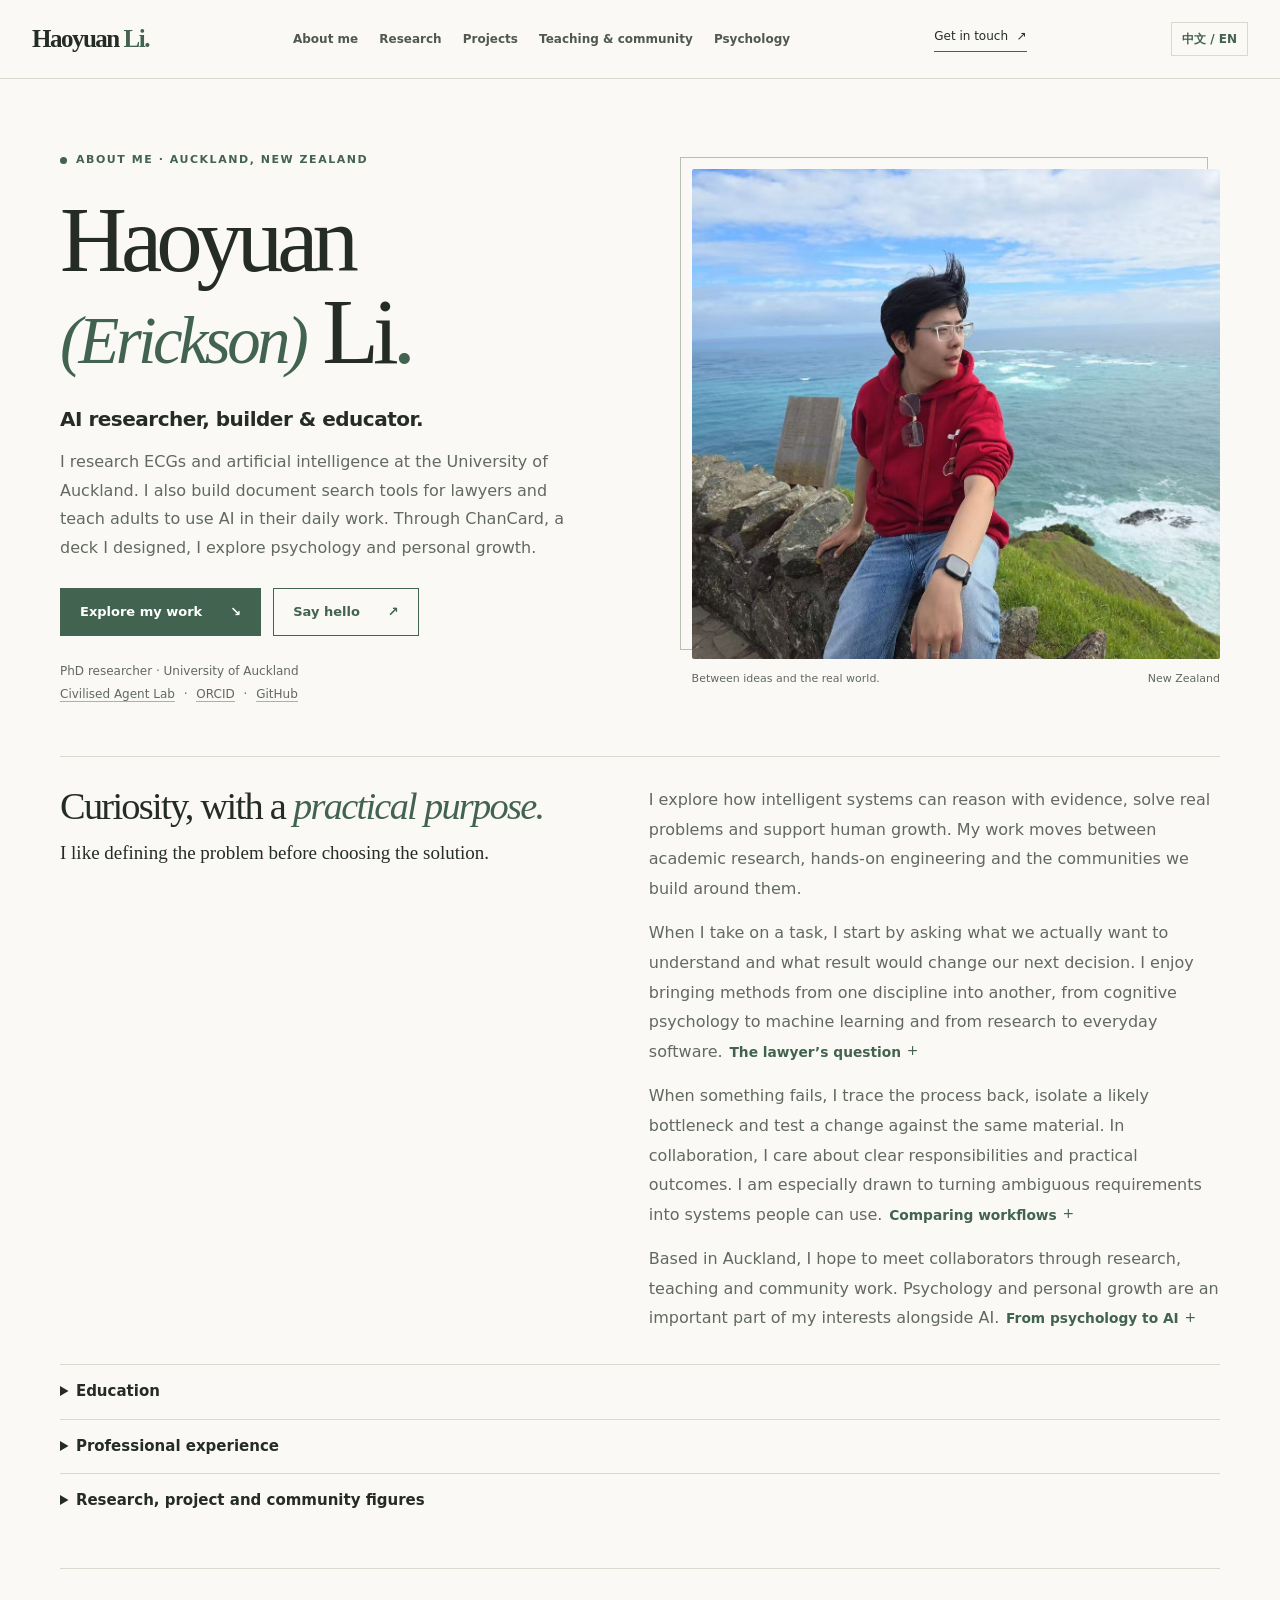
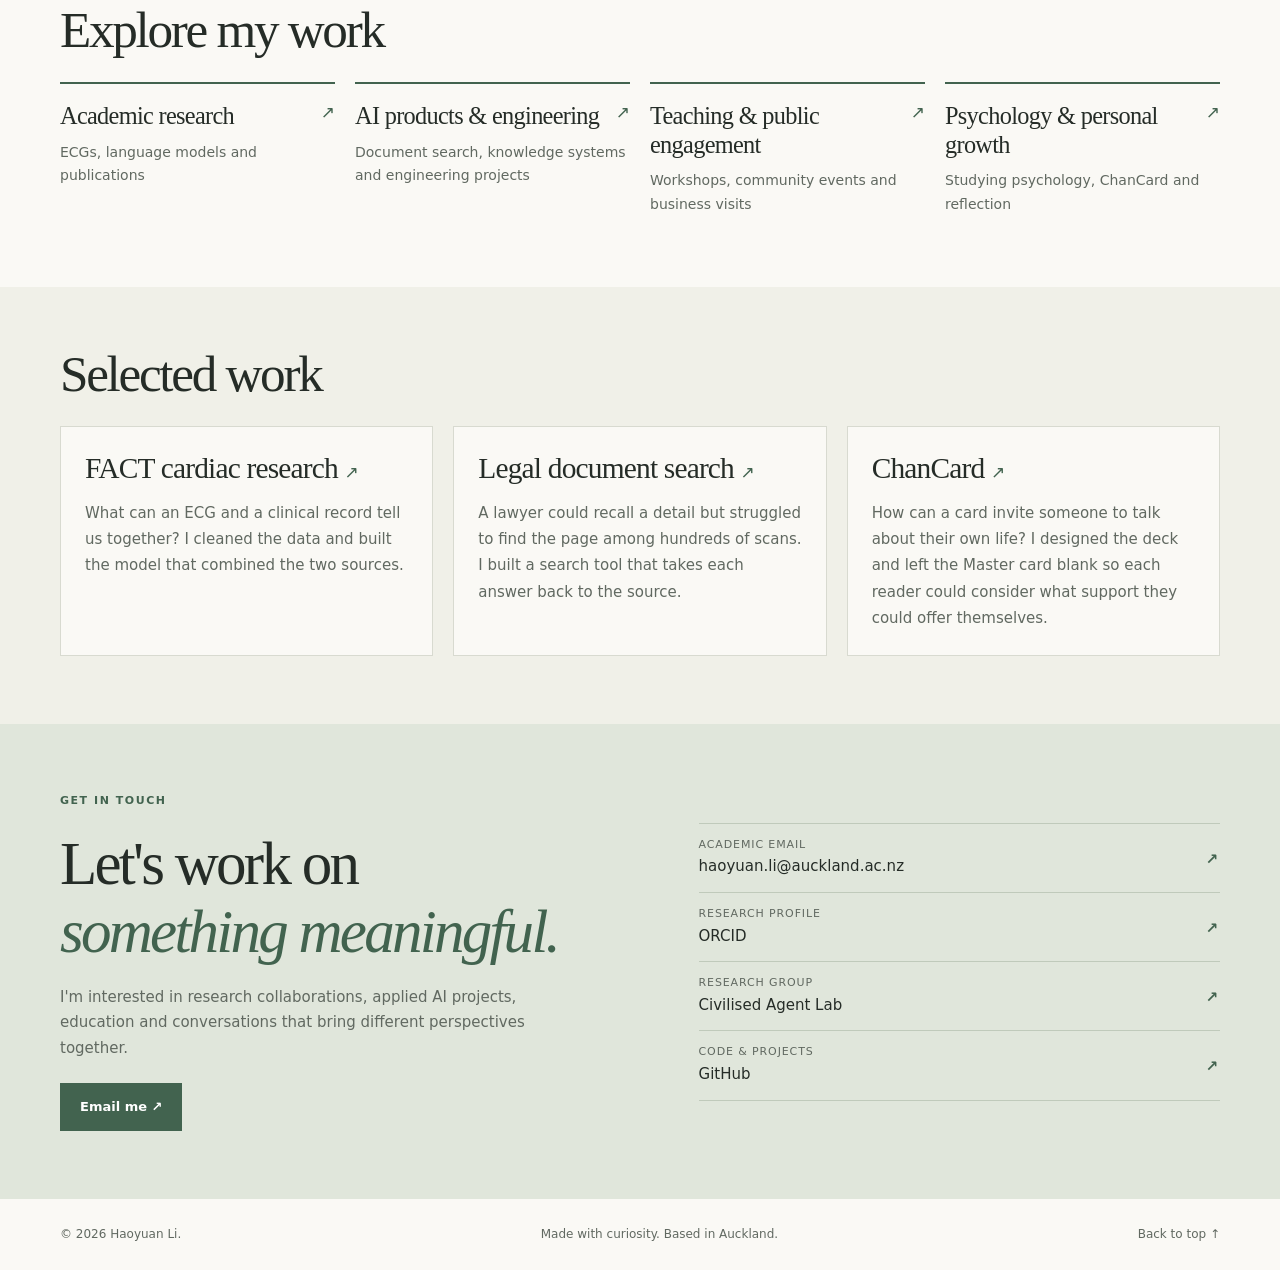
==== commit 15094fce: "Bring About me and expandable experience onto both home pages" ====
--- a/index.html
+++ b/index.html
@@ -1,17 +1,26 @@
 <!DOCTYPE html>
 <html lang="en">
 <head>
-<meta charset="utf-8"><meta content="width=device-width,initial-scale=1" name="viewport"><meta content="#f8f7f2" name="theme-color"><meta content="Haoyuan (Erickson) Li — AI researcher, builder and educator based in Auckland, New Zealand." name="description"><title>Haoyuan Li — Research, practice &amp; people</title><link href="styles.css?v=sections1" rel="stylesheet">
+<meta charset="utf-8"><meta content="width=device-width,initial-scale=1" name="viewport"><meta content="#f8f7f2" name="theme-color"><meta content="Haoyuan (Erickson) Li — AI researcher, builder and educator based in Auckland, New Zealand." name="description"><title>Haoyuan Li — Research, practice &amp; people</title><link href="styles.css?v=home-about1" rel="stylesheet">
 </head>
 <body data-page="home">
 <a class="skip" href="#main">Skip to content</a>
-<header class="site-header"><div class="nav-wrap"><a class="brand" href="index.html">Haoyuan<span> Li.</span></a><button aria-controls="navLinks" aria-expanded="false" class="mobile-menu" id="menuToggle">Menu <span>☰</span></button><nav aria-label="Main navigation" id="navLinks"><a href="research.html">Research</a><a href="projects.html">Projects</a><a href="community.html">Teaching &amp; community</a><a href="wellbeing.html">Psychology</a><a href="about.html">About</a></nav><a class="nav-contact" href="#contact">Get in touch <span>↗</span></a><a aria-label="切换中文" class="language-switch" href="zh.html">中文 / EN</a></div></header>
+<header class="site-header"><div class="nav-wrap"><a class="brand" href="index.html">Haoyuan<span> Li.</span></a><button aria-controls="navLinks" aria-expanded="false" class="mobile-menu" id="menuToggle">Menu <span>☰</span></button><nav aria-label="Main navigation" id="navLinks"><a href="#about">About me</a><a href="research.html">Research</a><a href="projects.html">Projects</a><a href="community.html">Teaching &amp; community</a><a href="wellbeing.html">Psychology</a></nav><a class="nav-contact" href="#contact">Get in touch <span>↗</span></a><a aria-label="切换中文" class="language-switch" href="zh.html">中文 / EN</a></div></header>
 <main id="main">
-<section class="wrap hero" id="home"><div class="hero-copy"><p class="eyebrow"><span class="small-dot"></span> Auckland, New Zealand</p><h1>Haoyuan<br><em>(Erickson)</em> Li<span class="period">.</span></h1><p class="hero-role">AI researcher, builder &amp; educator.</p><p class="hero-intro">I research ECGs and artificial intelligence at the University of Auckland. I also build document search tools for lawyers and teach adults to use AI in their daily work. Through ChanCard, a deck I designed, I explore psychology and personal growth.</p><div class="hero-actions"><a class="button solid" href="#directions">Explore my work <span>↘</span></a><a class="button outline" href="#contact">Say hello <span>↗</span></a></div><p class="affiliation">PhD researcher · University of Auckland<br><a href="https://www.liuailab.org/" rel="noopener noreferrer" target="_blank">Civilised Agent Lab</a> <span>·</span> <a href="https://orcid.org/0009-0001-9783-4073" rel="noopener noreferrer" target="_blank">ORCID</a> <span>·</span> <a href="https://github.com/nine-mink" rel="noopener noreferrer" target="_blank">GitHub</a></p></div><figure class="hero-photo"><img alt="Haoyuan seated by the ocean" src="assets/portrait.jpg"><figcaption><span>Between ideas and the real world.</span><span>New Zealand</span></figcaption></figure></section>
+<section id="about" aria-label="About me"><div class="wrap hero" id="home"><div class="hero-copy"><p class="eyebrow"><span class="small-dot"></span> About me · Auckland, New Zealand</p><h1>Haoyuan<br><em>(Erickson)</em> Li<span class="period">.</span></h1><p class="hero-role">AI researcher, builder &amp; educator.</p><p class="hero-intro">I research ECGs and artificial intelligence at the University of Auckland. I also build document search tools for lawyers and teach adults to use AI in their daily work. Through ChanCard, a deck I designed, I explore psychology and personal growth.</p><div class="hero-actions"><a class="button solid" href="#directions">Explore my work <span>↘</span></a><a class="button outline" href="#contact">Say hello <span>↗</span></a></div><p class="affiliation">PhD researcher · University of Auckland<br><a href="https://www.liuailab.org/" rel="noopener noreferrer" target="_blank">Civilised Agent Lab</a> <span>·</span> <a href="https://orcid.org/0009-0001-9783-4073" rel="noopener noreferrer" target="_blank">ORCID</a> <span>·</span> <a href="https://github.com/nine-mink" rel="noopener noreferrer" target="_blank">GitHub</a></p></div><figure class="hero-photo"><img alt="Haoyuan seated by the ocean" src="assets/portrait.jpg"><figcaption><span>Between ideas and the real world.</span><span>New Zealand</span></figcaption></figure></div>
+<div class="wrap home-profile">
+  <div class="intro-grid">
+    <div><h2>Curiosity, with a <em>practical purpose.</em></h2><p class="lead">I like defining the problem before choosing the solution.</p></div>
+    <div class="prose"><p>I explore how intelligent systems can reason with evidence, solve real problems and support human growth. My work moves between academic research, hands-on engineering and the communities we build around them.</p><p data-detail-card="approach">When I take on a task, I start by asking what we actually want to understand and what result would change our next decision. I enjoy bringing methods from one discipline into another, from cognitive psychology to machine learning and from research to everyday software.<button type="button" class="detail-trigger inline-detail" data-detail="approach" aria-haspopup="dialog" aria-controls="entry-dialog" aria-label="Read details — The lawyer’s question">The lawyer’s question<span class="detail-plus" aria-hidden="true">+</span></button></p><p data-detail-card="improve">When something fails, I trace the process back, isolate a likely bottleneck and test a change against the same material. In collaboration, I care about clear responsibilities and practical outcomes. I am especially drawn to turning ambiguous requirements into systems people can use.<button type="button" class="detail-trigger inline-detail" data-detail="improve" aria-haspopup="dialog" aria-controls="entry-dialog" aria-label="Read details — Comparing workflows">Comparing workflows<span class="detail-plus" aria-hidden="true">+</span></button></p><p data-detail-card="connections">Based in Auckland, I hope to meet collaborators through research, teaching and community work. Psychology and personal growth are an important part of my interests alongside AI.<button type="button" class="detail-trigger inline-detail" data-detail="connections" aria-haspopup="dialog" aria-controls="entry-dialog" aria-label="Read details — From psychology to AI">From psychology to AI<span class="detail-plus" aria-hidden="true">+</span></button></p></div>
+  </div>
+  <details id="education"><summary>Education</summary><p class="profile-period">2017 — present</p><div class="timeline"><article data-detail-card="phd"><time>Apr 2026 — present</time><div><h4><button type="button" class="detail-trigger" data-detail="phd" aria-haspopup="dialog" aria-controls="entry-dialog" aria-label="Read details — PhD in Computer Science">PhD in Computer Science<span class="detail-plus" aria-hidden="true">+</span></button></h4><p>University of Auckland · Supervisor: <a href="https://profiles.auckland.ac.nz/jiamou-liu" rel="noopener noreferrer" target="_blank">Jiamou Liu</a></p><p>AI-based ECG analysis, multi-vessel coronary ischemia and fractional flow reserve prediction.</p></div><span class="tag">Current</span></article><article data-detail-card="masters"><time>Feb 2023 — Nov 2024</time><div><h4><button type="button" class="detail-trigger" data-detail="masters" aria-haspopup="dialog" aria-controls="entry-dialog" aria-label="Read details — Master's in Computer Science">Master's in Computer Science<span class="detail-plus" aria-hidden="true">+</span></button></h4><p>University of Auckland · First Class Honours · Thesis A+</p><p>Machine learning, large-scale data algorithms, data mining and software development.</p></div></article><article data-detail-card="bachelor"><time>Sep 2017 — Jul 2021</time><div><h4><button type="button" class="detail-trigger" data-detail="bachelor" aria-haspopup="dialog" aria-controls="entry-dialog" aria-label="Read details — Bachelor's in Computer Science">Bachelor's in Computer Science<span class="detail-plus" aria-hidden="true">+</span></button></h4><p>Shandong University of Technology · Software development and systems design.</p></div></article><article data-detail-card="exchange"><time>Aug — Sep 2019</time><div><h4><button type="button" class="detail-trigger" data-detail="exchange" aria-haspopup="dialog" aria-controls="entry-dialog" aria-label="Read details — Exchange programme">Exchange programme<span class="detail-plus" aria-hidden="true">+</span></button></h4><p>Vellore Institute of Technology, India.</p></div></article></div></details>
+  <details id="experience"><summary>Professional experience</summary><div class="section-head"><h3>Roles, <em>responsibilities</em><br>and lessons.</h3><p>Research, teaching, product delivery and independent entrepreneurship.</p></div><div class="timeline"><article><time>2026 — present</time><div><h4><a href="community.html#future-academy-team">Future Academy · Founding team member ↗</a></h4></div><span class="tag">Current</span></article><article data-detail-card="consultant"><time>2026 — present</time><div><h4><button type="button" class="detail-trigger" data-detail="consultant" aria-haspopup="dialog" aria-controls="entry-dialog" aria-label="Read details — Independent AI developer &amp; consultant">Independent AI developer &amp; consultant<span class="detail-plus" aria-hidden="true">+</span></button></h4><p>Document intelligence, personal knowledge systems, workflow design and hands-on implementation.</p></div></article><article data-detail-card="mentoring"><time>Three annual programmes</time><div><h4><button type="button" class="detail-trigger" data-detail="mentoring" aria-haspopup="dialog" aria-controls="entry-dialog" aria-label="Read details — University of Auckland · Professional Casual – Student Advice">University of Auckland · Professional Casual – Student Advice<span class="detail-plus" aria-hidden="true">+</span></button></h4><p>Supervised groups of 3–5 visiting students from Southwest University. In 2026 I designed a machine-learning project using UK Biobank data and guided the group through model training. The students won first prize.</p></div></article><article data-detail-card="marker"><time>Jul — Nov 2024</time><div><h4><button type="button" class="detail-trigger" data-detail="marker" aria-haspopup="dialog" aria-controls="entry-dialog" aria-label="Read details — University of Auckland · CS367 Marker">University of Auckland · CS367 Marker<span class="detail-plus" aria-hidden="true">+</span></button></h4><p>Assessed weekly assignments and provided feedback to approximately 40 undergraduate students.</p></div></article><article data-detail-card="studio"><time>During undergraduate studies</time><div><h4><button type="button" class="detail-trigger" data-detail="studio" aria-haspopup="dialog" aria-controls="entry-dialog" aria-label="Read details — Independent software studio">Independent software studio<span class="detail-plus" aria-hidden="true">+</span></button></h4><p>While working at a hotel front desk, I found it difficult to reconcile bottle tags with the guest ledger. I proposed and built a system to track the bottles guests left for their next visit.</p></div></article></div></details>
+  <details id="highlights"><summary>Research, project and community figures</summary><div class="stats-strip"><div data-detail-card="eth"><strong><button type="button" class="detail-trigger" data-detail="eth" aria-haspopup="dialog" aria-controls="entry-dialog" aria-label="Read details — 300M+ Transactions in a published research dataset">300M+</button></strong><span class="stat-caption">Transactions in a published research dataset<span class="detail-plus" aria-hidden="true">+</span></span></div><div data-detail-card="atlas"><strong><button type="button" class="detail-trigger" data-detail="atlas" aria-haspopup="dialog" aria-controls="entry-dialog" aria-label="Read details — 102 AI application cases studied independently">102</button></strong><span class="stat-caption">AI application cases studied independently<span class="detail-plus" aria-hidden="true">+</span></span></div><div data-detail-card="legal"><strong><button type="button" class="detail-trigger" data-detail="legal" aria-haspopup="dialog" aria-controls="entry-dialog" aria-label="Read details — 12–72 days Estimated prior document-processing time; redesigned to hours">12–72 days</button></strong><span class="stat-caption">Estimated prior document-processing time; redesigned to hours<span class="detail-plus" aria-hidden="true">+</span></span></div><div data-detail-card="horizon"><strong><button type="button" class="detail-trigger" data-detail="horizon" aria-haspopup="dialog" aria-controls="entry-dialog" aria-label="Read details — 400+ Community event attendances, estimated">400+</button></strong><span class="stat-caption">Community event attendances, estimated<span class="detail-plus" aria-hidden="true">+</span></span></div></div></details>
+</div></section>
 <section class="wrap destinations" id="directions"><h2>Explore my work</h2><div class="direction-grid"><a class="direction-link" href="research.html"><h3>Academic research</h3><span aria-hidden="true">↗</span><p>ECGs, language models and publications</p></a>
 <a class="direction-link" href="projects.html"><h3>AI products &amp; engineering</h3><span aria-hidden="true">↗</span><p>Document search, knowledge systems and engineering projects</p></a>
 <a class="direction-link" href="community.html"><h3>Teaching &amp; public engagement</h3><span aria-hidden="true">↗</span><p>Workshops, community events and business visits</p></a>
 <a class="direction-link" href="wellbeing.html"><h3>Psychology &amp; personal growth</h3><span aria-hidden="true">↗</span><p>Studying psychology, ChanCard and reflection</p></a></div></section>
 <section class="selected-work" id="selected-work"><div class="wrap"><h2>Selected work</h2><div class="work-grid"><article><h3><a href="research.html#fact">FACT cardiac research <span aria-hidden="true">↗</span></a></h3><p>What can an ECG and a clinical record tell us together? I cleaned the data and built the model that combined the two sources.</p></article><article><h3><a href="projects.html#legal">Legal document search <span aria-hidden="true">↗</span></a></h3><p>A lawyer could recall a detail but struggled to find the page among hundreds of scans. I built a search tool that takes each answer back to the source.</p></article><article><h3><a href="wellbeing.html#chancard">ChanCard <span aria-hidden="true">↗</span></a></h3><p>How can a card invite someone to talk about their own life? I designed the deck and left the Master card blank so each reader could consider what support they could offer themselves.</p></article></div></div></section>
 <section class="contact-section" id="contact"><div class="wrap contact-grid"><div><div class="section-label">Get in touch</div><h2>Let's work on<br><em>something meaningful.</em></h2><p>I'm interested in research collaborations, applied AI projects, education and conversations that bring different perspectives together.</p><a class="button solid" href="mailto:haoyuan.li@auckland.ac.nz">Email me ↗</a></div><div class="contact-links"><a href="mailto:haoyuan.li@auckland.ac.nz"><span>Academic email</span>haoyuan.li@auckland.ac.nz <b>↗</b></a><a href="https://orcid.org/0009-0001-9783-4073" rel="noopener noreferrer" target="_blank"><span>Research profile</span>ORCID <b>↗</b></a><a href="https://www.liuailab.org/" rel="noopener noreferrer" target="_blank"><span>Research group</span>Civilised Agent Lab <b>↗</b></a><a href="https://github.com/nine-mink" rel="noopener noreferrer" target="_blank"><span>Code &amp; projects</span>GitHub <b>↗</b></a></div></div></section>
-</main><footer class="wrap"><span>© <span id="year">2026</span> Haoyuan Li.</span><span>Made with curiosity. Based in Auckland.</span><a href="#home">Back to top ↑</a></footer><script defer src="script.js?v=sections1"></script></body></html>+</main><footer class="wrap"><span>© <span id="year">2026</span> Haoyuan Li.</span><span>Made with curiosity. Based in Auckland.</span><a href="#home">Back to top ↑</a></footer><dialog id="entry-dialog" aria-labelledby="detail-title"><div class="detail-panel"><div class="detail-bar"><span id="detail-section" class="label"></span><button type="button" id="detail-close" autofocus="autofocus">Close</button></div><h2 id="detail-title"></h2><div id="detail-body"></div></div></dialog><script src="details.en.js" defer></script><script defer src="script.js?v=home-about1"></script></body></html>
--- a/styles.css
+++ b/styles.css
@@ -153,3 +153,18 @@
   .work-grid article { padding:19px; }
   body:not([data-page="home"]) main > section:first-of-type { padding-top:30px; }
 }
+
+.home-profile { padding-bottom:40px; }
+.home-profile .intro-grid { border-top:1px solid var(--line); padding:28px 0 16px; }
+.home-profile h2 { font-size:clamp(28px,3vw,42px); }
+.home-profile .lead { margin-top:12px; font-size:19px; }
+.home-profile details { border-top:1px solid var(--line); }
+.home-profile summary { cursor:pointer; padding:14px 0; font-weight:600; }
+.home-profile summary:focus-visible { outline:2px solid var(--accent); outline-offset:2px; }
+.home-profile details[open] { padding-bottom:16px; }
+.home-profile .section-head { margin:8px 0 18px; }
+.profile-period { font-size:13px; }
+@media(max-width:760px) {
+  .home-profile { padding-bottom:24px; }
+  .home-profile .intro-grid { gap:16px; padding-top:18px; }
+}
